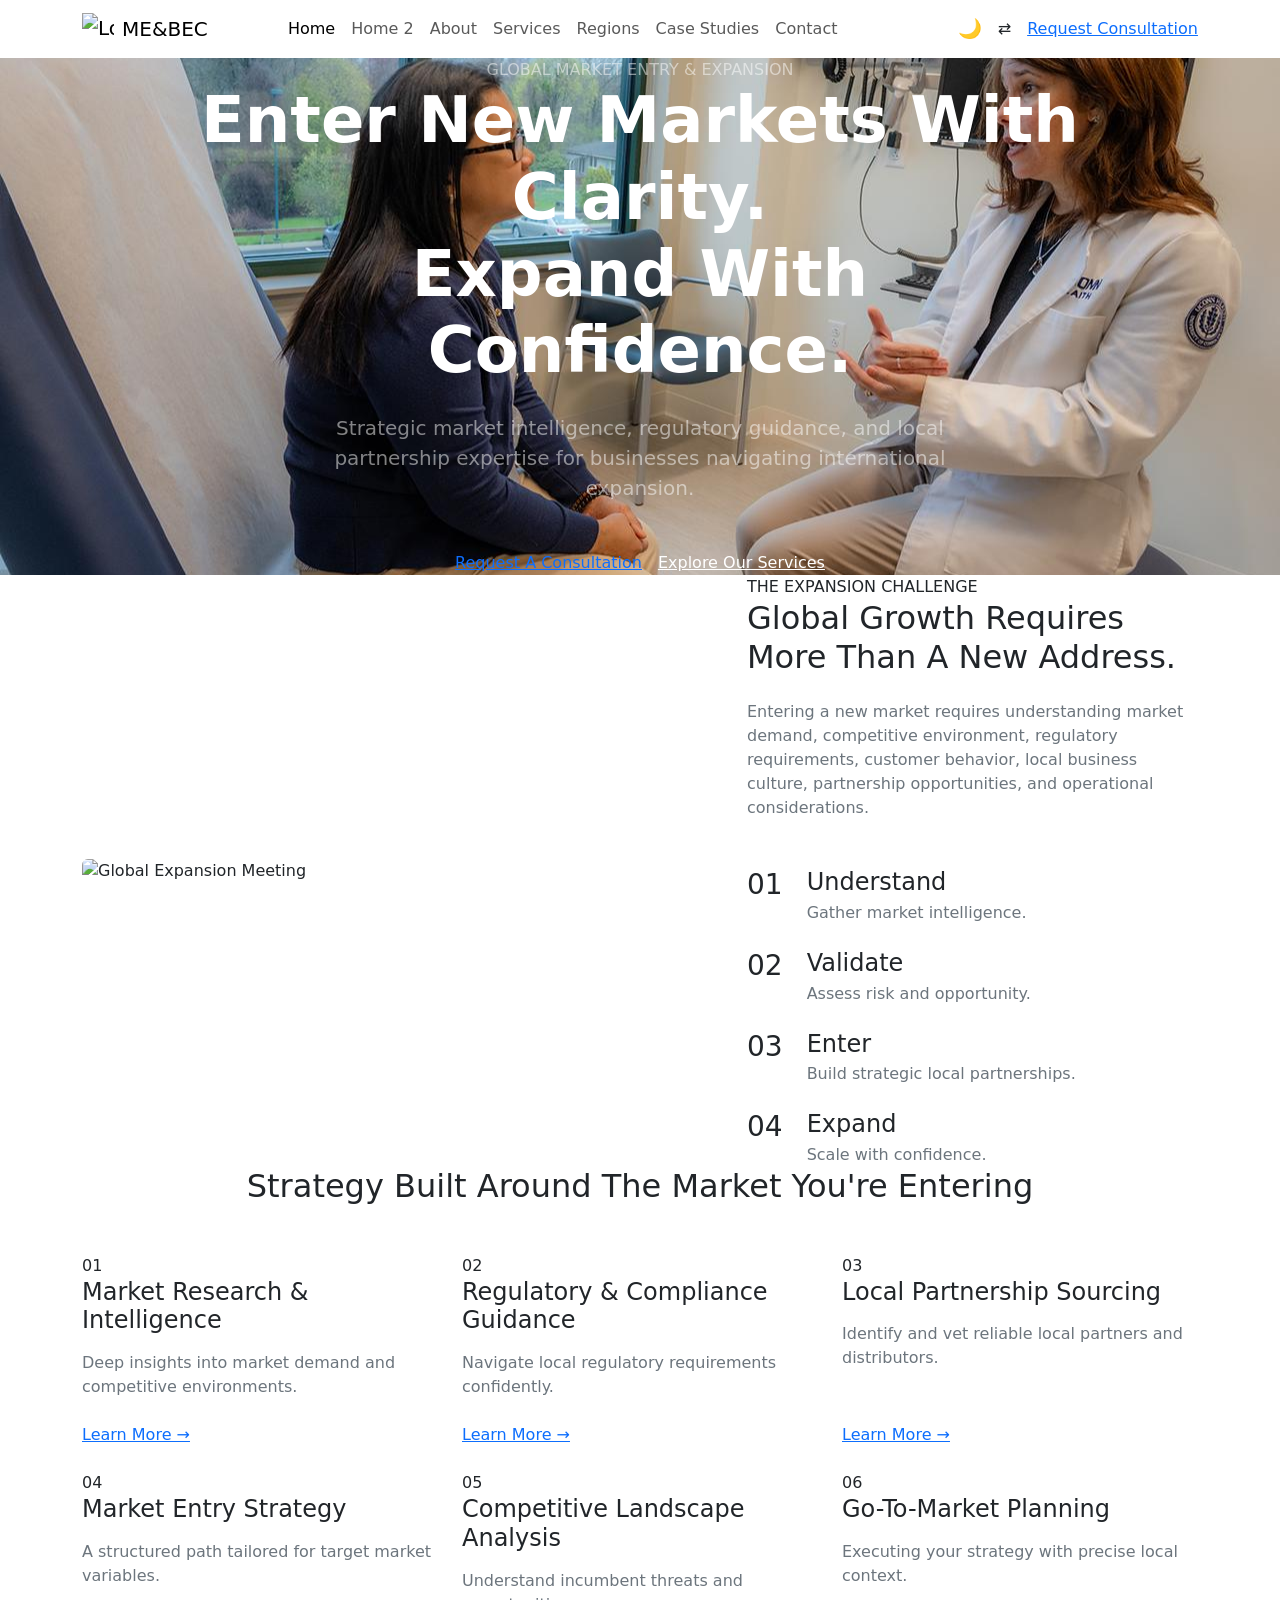
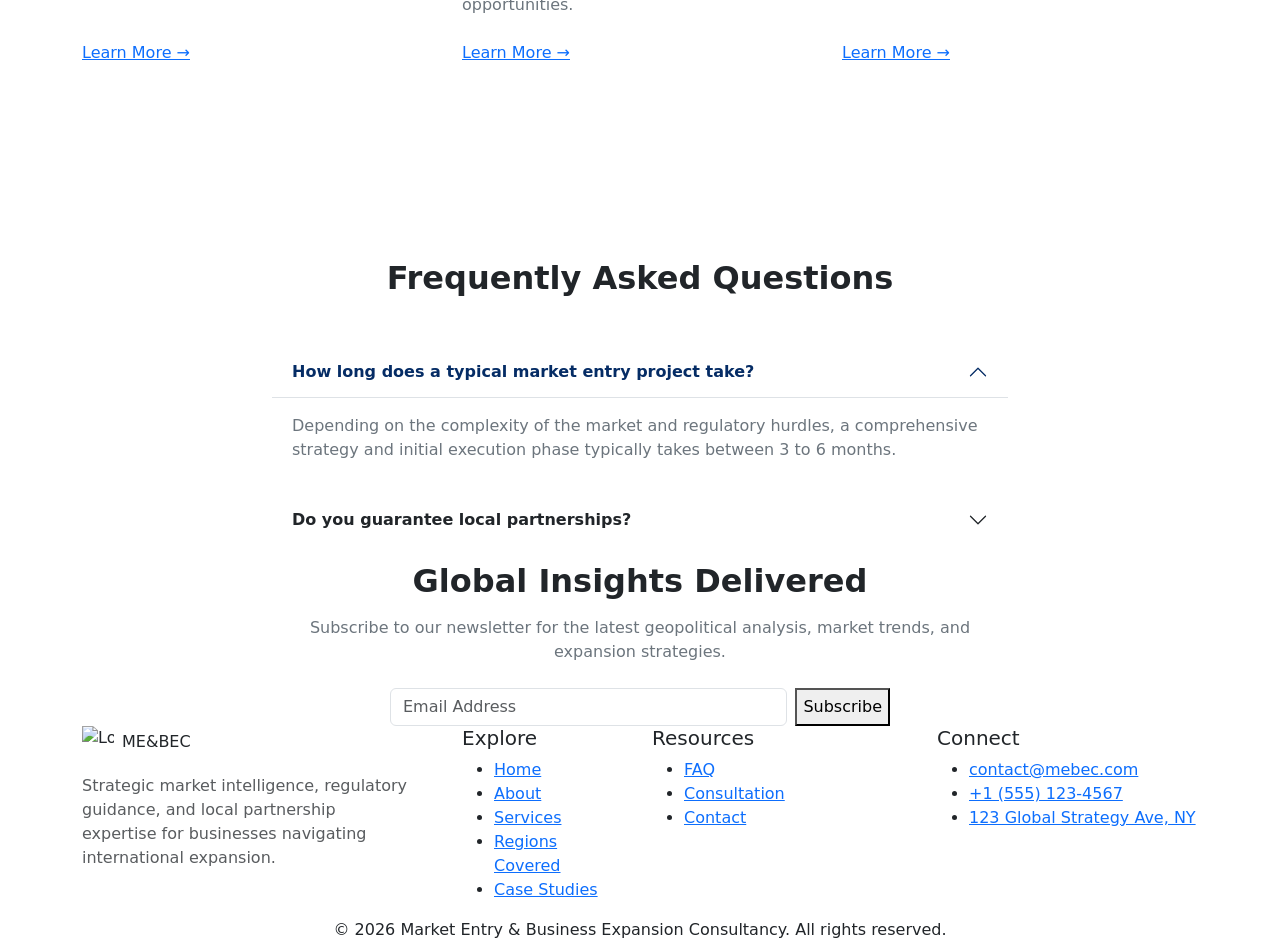
==== index.html @ 8cbee261 "commit" ====
﻿<!DOCTYPE html>
<html lang="en" dir="ltr" data-theme="light">

<head>
    <meta charset="UTF-8">
    <meta name="viewport" content="width=device-width, initial-scale=1.0">
    <title>Market Entry & Business Expansion Consultancy</title>
    <meta name="description"
        content="Strategic market intelligence, regulatory guidance, and local partnership expertise for businesses navigating international expansion.">

    <!-- Fonts -->
    <link rel="preconnect" href="https://fonts.googleapis.com">
    <link rel="preconnect" href="https://fonts.gstatic.com" crossorigin>
    <link
        href="https://fonts.googleapis.com/css2?family=Inter:wght@400;500;600&family=Outfit:wght@300;400;500;600&display=swap"
        rel="stylesheet">

    <!-- Bootstrap 5 CDN -->
    <link href="https://cdn.jsdelivr.net/npm/bootstrap@5.3.2/dist/css/bootstrap.min.css" rel="stylesheet">

    <!-- Custom CSS -->
    <link rel="stylesheet" href="assets/css/style.css">
    <link rel="stylesheet" href="assets/css/dark-mode.css">
    <link rel="stylesheet" href="assets/css/rtl.css">
    <!-- Favicon -->
    <link rel="icon" type="image/x-icon" href="assets/images/favicon.ico">
</head>

<body>

    <!-- NAVBAR -->
    <nav class="navbar navbar-expand-xl navbar-premium">
        <div class="container">
            <a class="navbar-brand d-flex align-items-center text-nowrap" href="index.html">
                <img src="assets/images/logo.png" alt="Logo" width="32" height="32" class="me-2 align-text-top">ME&BEC
            </a>
            <button class="navbar-toggler border-0" type="button" data-bs-toggle="collapse" data-bs-target="#mainNav"
                aria-controls="mainNav" aria-expanded="false" aria-label="Toggle navigation">
                <span class="navbar-toggler-icon"></span>
            </button>
            <div class="collapse navbar-collapse" id="mainNav">
                <ul class="navbar-nav mx-auto mb-2 mb-lg-0 align-items-center">
                    <li class="nav-item"><a class="nav-link active" href="index.html">Home</a></li>
                    <li class="nav-item"><a class="nav-link" href="home-2.html">Home 2</a></li>
                    <li class="nav-item"><a class="nav-link" href="about.html">About</a></li>
                    <li class="nav-item"><a class="nav-link" href="services.html">Services</a></li>
                    <li class="nav-item"><a class="nav-link" href="regions.html">Regions</a></li>
                    <li class="nav-item"><a class="nav-link" href="case-studies.html">Case Studies</a></li>
                    <li class="nav-item"><a class="nav-link" href="contact.html">Contact</a></li>
                </ul>
                                <div class="d-flex flex-column flex-xl-row align-items-center justify-content-center gap-3 ms-xl-auto mt-4 mt-xl-0 mb-4 mb-xl-0">
                    <div class="d-flex gap-3 justify-content-center align-items-center">
                        <a href="#" id="theme-toggle" class="nav-link" aria-label="Toggle Dark Mode"
                            style="font-size: 1.2rem; text-decoration: none;">🌙</a>
                        <a href="#" id="rtl-toggle" class="nav-link" aria-label="Toggle RTL"
                            style="font-weight: 500; text-decoration: none;">⇄</a>
                    </div>
                    <a class="btn-premium" href="consultation.html">Request Consultation</a>
                </div>
            </div>
        </div>
    </nav>

    <!-- HERO SECTION -->
    <section class="hero-section"
        style="background-image: url('assets/images/home1-hero.jpg');background-position: center;background-repeat: no-repeat; background-size: cover;">
        <div class="hero-bg-pattern" style="background-color: rgba(0,0,0,0.6);"></div>
        <div class="container hero-content position-relative z-1">
            <div class="row align-items-center justify-content-center text-center">
                <div class="col-lg-10 fade-in-up">
                    <span class="eyebrow text-white-50">GLOBAL MARKET ENTRY & EXPANSION</span>
                    <h1 class="display-3 fw-bold mb-4 text-white mx-auto" style="max-width: 900px;">Enter New Markets With Clarity.<br>Expand With Confidence.</h1>
                    <p class="lead mb-5 text-white-50 mx-auto" style="max-width: 700px;">Strategic market intelligence, regulatory guidance, and local
                        partnership expertise for businesses navigating international expansion.</p>
                    <div class="d-flex flex-wrap justify-content-center gap-3">
                        <a href="consultation.html" class="btn-premium">Request A Consultation</a>
                        <a href="services.html" class="btn-premium btn-premium-outline text-white border-white" style="background: transparent;">Explore Our Services</a>
                    </div>
                </div>
            </div>
        </div>
    </section>

    <!-- SECTION 2: THE EXPANSION CHALLENGE -->
    <section class="section-padding bg-light-alt">
        <div class="container">
            <div class="row align-items-center">
                <div class="col-lg-6 mb-5 mb-lg-0 fade-in-up">
                    <img src="assets/images/expansion.jpg" alt="Global Expansion Meeting" class="img-fluid rounded w-100"
                        style="border-radius: var(--border-radius-card); height: 550px; object-fit: cover;">
                </div>
                <div class="col-lg-5 offset-lg-1 fade-in-up">
                    <span class="eyebrow">THE EXPANSION CHALLENGE</span>
                    <h2 class="mb-4">Global Growth Requires More Than A New Address.</h2>
                    <p class="mb-5 text-secondary">Entering a new market requires understanding market demand,
                        competitive environment, regulatory requirements, customer behavior, local business culture,
                        partnership opportunities, and operational considerations.</p>

                    <div class="d-flex flex-column gap-4">
                        <div class="d-flex align-items-start">
                            <h3 class="text-accent me-4 mb-0">01</h3>
                            <div>
                                <h4 class="mb-1">Understand</h4>
                                <p class="text-secondary mb-0">Gather market intelligence.</p>
                            </div>
                        </div>
                        <div class="d-flex align-items-start">
                            <h3 class="text-accent me-4 mb-0">02</h3>
                            <div>
                                <h4 class="mb-1">Validate</h4>
                                <p class="text-secondary mb-0">Assess risk and opportunity.</p>
                            </div>
                        </div>
                        <div class="d-flex align-items-start">
                            <h3 class="text-accent me-4 mb-0">03</h3>
                            <div>
                                <h4 class="mb-1">Enter</h4>
                                <p class="text-secondary mb-0">Build strategic local partnerships.</p>
                            </div>
                        </div>
                        <div class="d-flex align-items-start">
                            <h3 class="text-accent me-4 mb-0">04</h3>
                            <div>
                                <h4 class="mb-1">Expand</h4>
                                <p class="text-secondary mb-0">Scale with confidence.</p>
                            </div>
                        </div>
                    </div>
                </div>
            </div>
        </div>
    </section>

    <!-- SECTION 3: CORE CONSULTING SERVICES -->
    <section class="section-padding">
        <div class="container">
            <div class="text-center mb-5 fade-in-up">
                <h2 class="mb-3">Strategy Built Around The Market You're Entering</h2>
            </div>
            <div class="row g-4">
                <div class="col-md-6 col-lg-4 fade-in-up">
                    <div class="premium-card h-100 d-flex flex-column">
                        <div class="card-number">01</div>
                        <h4 class="mb-3">Market Research & Intelligence</h4>
                        <p class="text-secondary mb-4">Deep insights into market demand and competitive environments.
                        </p>
                        <a href="service-details.html" class="text-accent fw-medium mt-auto">Learn More →</a>
                    </div>
                </div>
                <div class="col-md-6 col-lg-4 fade-in-up">
                    <div class="premium-card h-100 d-flex flex-column">
                        <div class="card-number">02</div>
                        <h4 class="mb-3">Regulatory & Compliance Guidance</h4>
                        <p class="text-secondary mb-4">Navigate local regulatory requirements confidently.</p>
                        <a href="service-details.html" class="text-accent fw-medium mt-auto">Learn More →</a>
                    </div>
                </div>
                <div class="col-md-6 col-lg-4 fade-in-up">
                    <div class="premium-card h-100 d-flex flex-column">
                        <div class="card-number">03</div>
                        <h4 class="mb-3">Local Partnership Sourcing</h4>
                        <p class="text-secondary mb-4">Identify and vet reliable local partners and distributors.</p>
                        <a href="service-details.html" class="text-accent fw-medium mt-auto">Learn More →</a>
                    </div>
                </div>
                <div class="col-md-6 col-lg-4 fade-in-up">
                    <div class="premium-card h-100 d-flex flex-column">
                        <div class="card-number">04</div>
                        <h4 class="mb-3">Market Entry Strategy</h4>
                        <p class="text-secondary mb-4">A structured path tailored for target market variables.</p>
                        <a href="service-details.html" class="text-accent fw-medium mt-auto">Learn More →</a>
                    </div>
                </div>
                <div class="col-md-6 col-lg-4 fade-in-up">
                    <div class="premium-card h-100 d-flex flex-column">
                        <div class="card-number">05</div>
                        <h4 class="mb-3">Competitive Landscape Analysis</h4>
                        <p class="text-secondary mb-4">Understand incumbent threats and opportunities.</p>
                        <a href="service-details.html" class="text-accent fw-medium mt-auto">Learn More →</a>
                    </div>
                </div>
                <div class="col-md-6 col-lg-4 fade-in-up">
                    <div class="premium-card h-100 d-flex flex-column">
                        <div class="card-number">06</div>
                        <h4 class="mb-3">Go-To-Market Planning</h4>
                        <p class="text-secondary mb-4">Executing your strategy with precise local context.</p>
                        <a href="service-details.html" class="text-accent fw-medium mt-auto">Learn More →</a>
                    </div>
                </div>
            </div>
        </div>
    </section>

    <!-- SECTION 8: CONSULTATION CTA -->
    <section class="section-padding text-center" style="background-color: var(--primary-color); color: white;">
        <div class="container fade-in-up">
            <h2 class="text-white mb-4">Planning Your Next Market?</h2>
            <p class="lead text-white-50 mb-5 mx-auto" style="max-width: 600px;">Start with a strategic conversation
                about your expansion objectives, target markets, and next steps.</p>
            <a href="consultation.html" class="btn-premium"
                style="background-color: var(--accent-color); color: #fff;">Request A Consultation</a>
        </div>
    </section>

    <!-- SECTION 9: FAQ -->
    <section class="section-padding">
        <div class="container fade-in-up">
            <h2 class="fw-bold mb-5 text-center">Frequently Asked Questions</h2>
            <div class="row justify-content-center">
                <div class="col-lg-8">
                    <div class="accordion" id="homeFaq">
                        <div class="accordion-item mb-3 border-0 rounded premium-card overflow-hidden p-0">
                            <h2 class="accordion-header">
                                <button class="accordion-button fw-bold bg-transparent" type="button"
                                    data-bs-toggle="collapse" data-bs-target="#faq1">
                                    How long does a typical market entry project take?
                                </button>
                            </h2>
                            <div id="faq1" class="accordion-collapse collapse show" data-bs-parent="#homeFaq">
                                <div class="accordion-body text-secondary">
                                    Depending on the complexity of the market and regulatory hurdles, a comprehensive
                                    strategy and initial execution phase typically takes between 3 to 6 months.
                                </div>
                            </div>
                        </div>
                        <div class="accordion-item mb-3 border-0 rounded premium-card overflow-hidden p-0">
                            <h2 class="accordion-header">
                                <button class="accordion-button collapsed fw-bold bg-transparent" type="button"
                                    data-bs-toggle="collapse" data-bs-target="#faq2">
                                    Do you guarantee local partnerships?
                                </button>
                            </h2>
                            <div id="faq2" class="accordion-collapse collapse" data-bs-parent="#homeFaq">
                                <div class="accordion-body text-secondary">
                                    We provide a highly vetted shortlist of potential partners based on rigorous
                                    criteria. While we facilitate the introductions and negotiations, the final
                                    commercial agreement is at the discretion of both parties.
                                </div>
                            </div>
                        </div>
                    </div>
                </div>
            </div>
        </div>
    </section>

    <!-- SECTION 10: NEWSLETTER -->
    <section class="section-padding bg-light-alt text-center">
        <div class="container fade-in-up">
            <div class="row justify-content-center">
                <div class="col-md-8">
                    <h2 class="fw-bold mb-3">Global Insights Delivered</h2>
                    <p class="text-secondary mb-4">Subscribe to our newsletter for the latest geopolitical analysis,
                        market trends, and expansion strategies.</p>
                    <form class="d-flex mx-auto" style="max-width: 500px;">
                        <input type="email" class="form-control me-2" placeholder="Email Address" required>
                        <button type="submit" class="btn-premium">Subscribe</button>
                    </form>
                </div>
            </div>
        </div>
    </section>

    <!-- FOOTER -->
    <footer class="footer-premium">
        <div class="container">
            <div class="row g-4">
                <div class="col-lg-4">
                    <a href="index.html" class="navbar-brand text-decoration-none mb-3 d-flex align-items-center text-nowrap"><img
                            src="assets/images/logo.png" alt="Logo" width="32" height="32"
                            class="me-2 align-text-top">ME&BEC</a>
                    <p class="text-muted pe-lg-4">Strategic market intelligence, regulatory guidance, and local
                        partnership expertise for businesses navigating international expansion.</p>
                </div>
                <div class="col-lg-2">
                    <h5>Explore</h5>
                    <ul class="footer-links">
                        <li><a href="index.html">Home</a></li>
                        <li><a href="about.html">About</a></li>
                        <li><a href="services.html">Services</a></li>
                        <li><a href="regions.html">Regions Covered</a></li>
                        <li><a href="case-studies.html">Case Studies</a></li>
                    </ul>
                </div>
                <div class="col-lg-3">
                    <h5>Resources</h5>
                    <ul class="footer-links">
                        <li><a href="faq.html">FAQ</a></li>
                        <li><a href="consultation.html">Consultation</a></li>
                        <li><a href="contact.html">Contact</a></li>
                    </ul>
                </div>
                <div class="col-lg-3">
                    <h5>Connect</h5>
                    <ul class="footer-links">
                        <li><a href="mailto:contact@mebec.com">contact@mebec.com</a></li>
                        <li><a href="tel:+15551234567">+1 (555) 123-4567</a></li>
                        <li><a href="#">123 Global Strategy Ave, NY</a></li>
                    </ul>
                </div>
            </div>
            <div class="footer-bottom text-center">
                <p class="mb-0">&copy; 2026 Market Entry & Business Expansion Consultancy. All rights reserved.</p>
            </div>
        </div>
    </footer>

    <!-- Scroll To Top -->
    <button id="scrollTopBtn" class="btn-premium rounded-circle" aria-label="Scroll to top"
        style="position: fixed; bottom: 20px; right: 20px; display: none; z-index: 99; padding: 10px 15px; border: none; font-weight: bold;">↑</button>

    <!-- Bootstrap JS -->
    <script src="https://cdn.jsdelivr.net/npm/bootstrap@5.3.2/dist/js/bootstrap.bundle.min.js"></script>

    <!-- Main JS -->
    <script src="assets/js/main.js"></script>
</body>

</html>
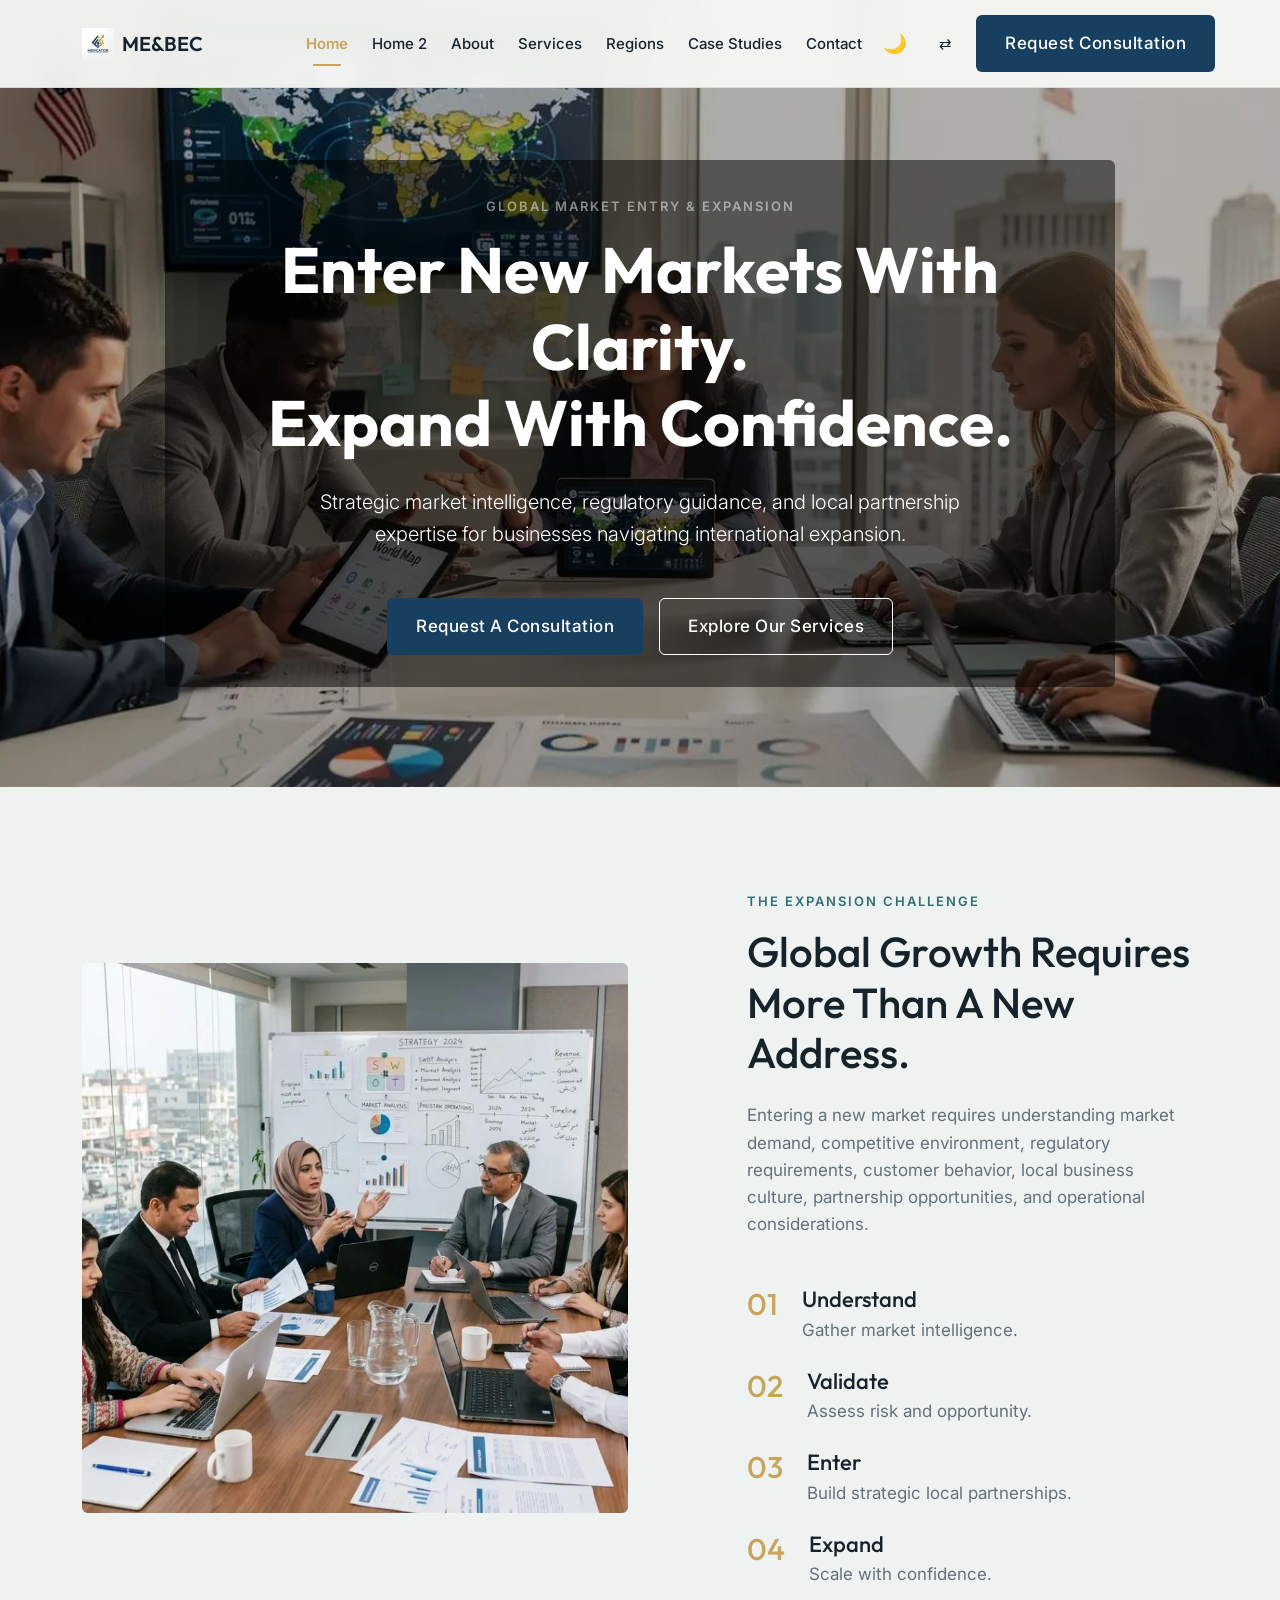
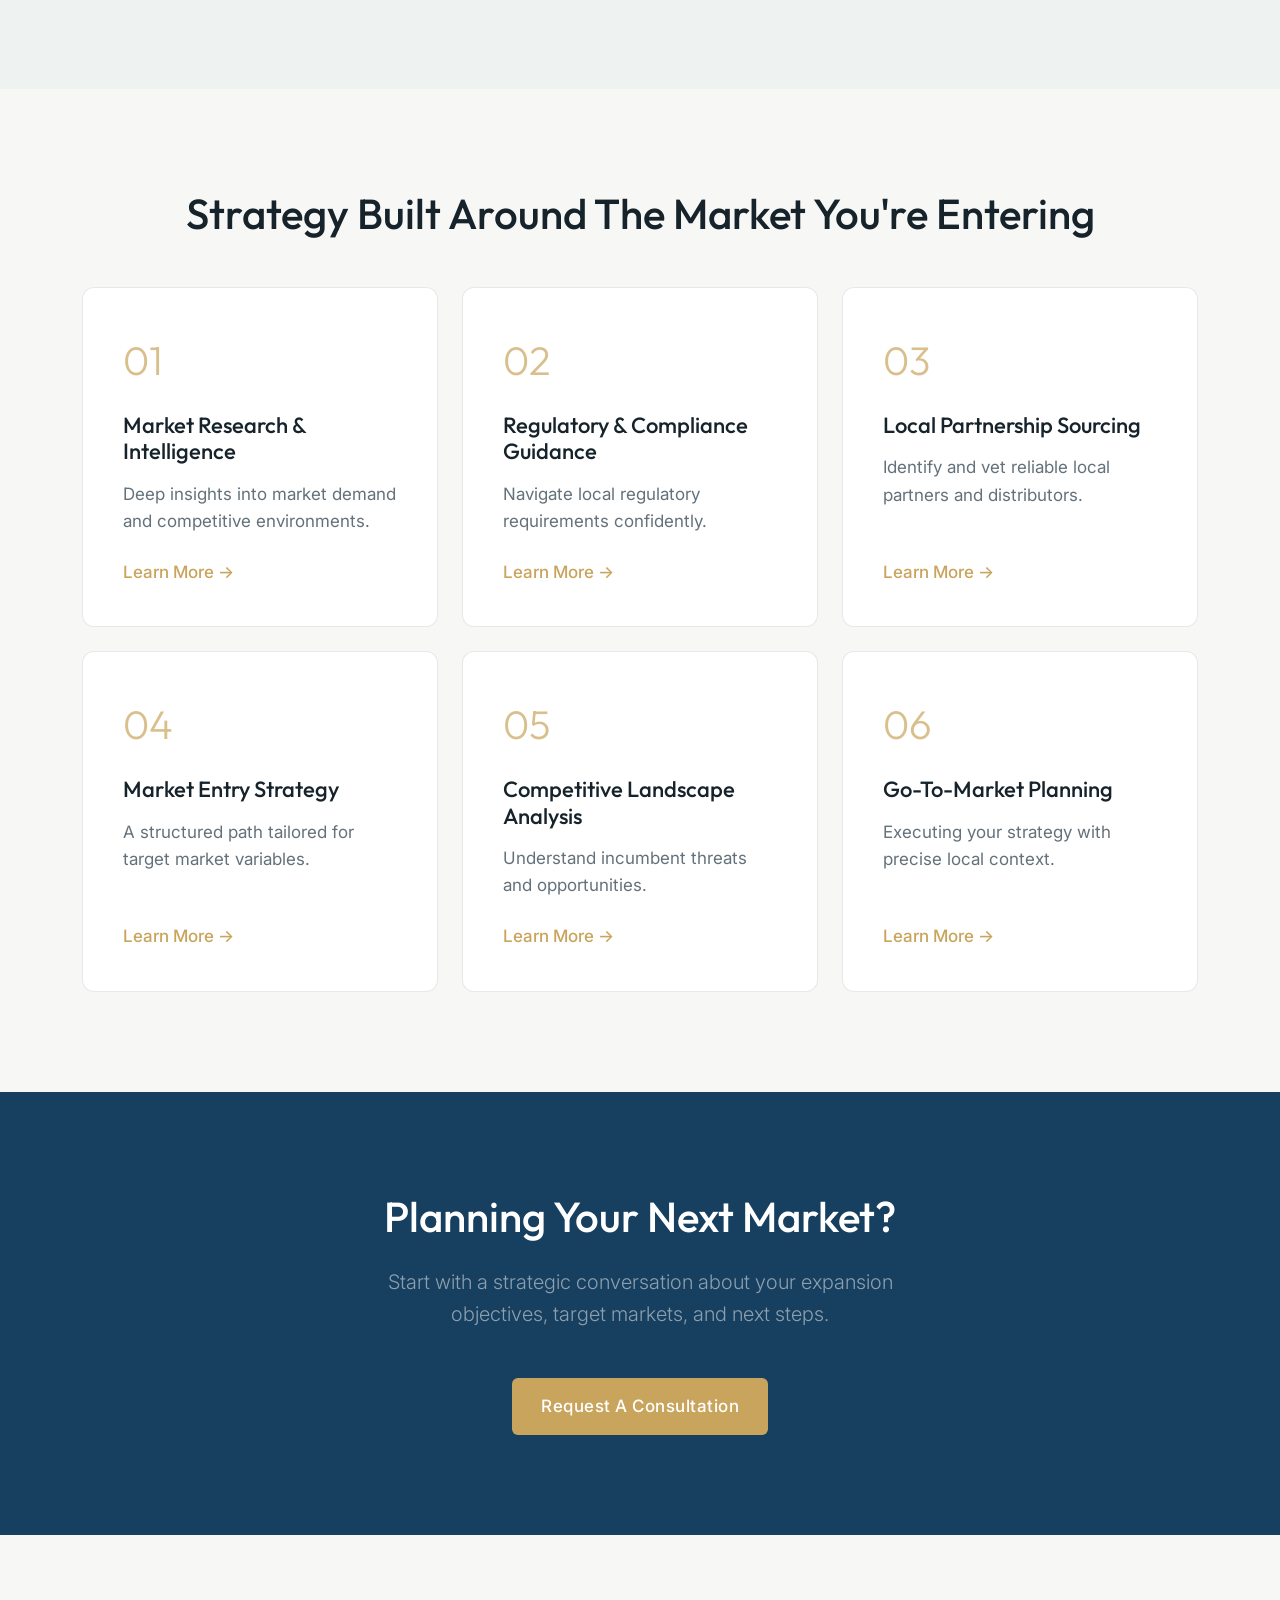
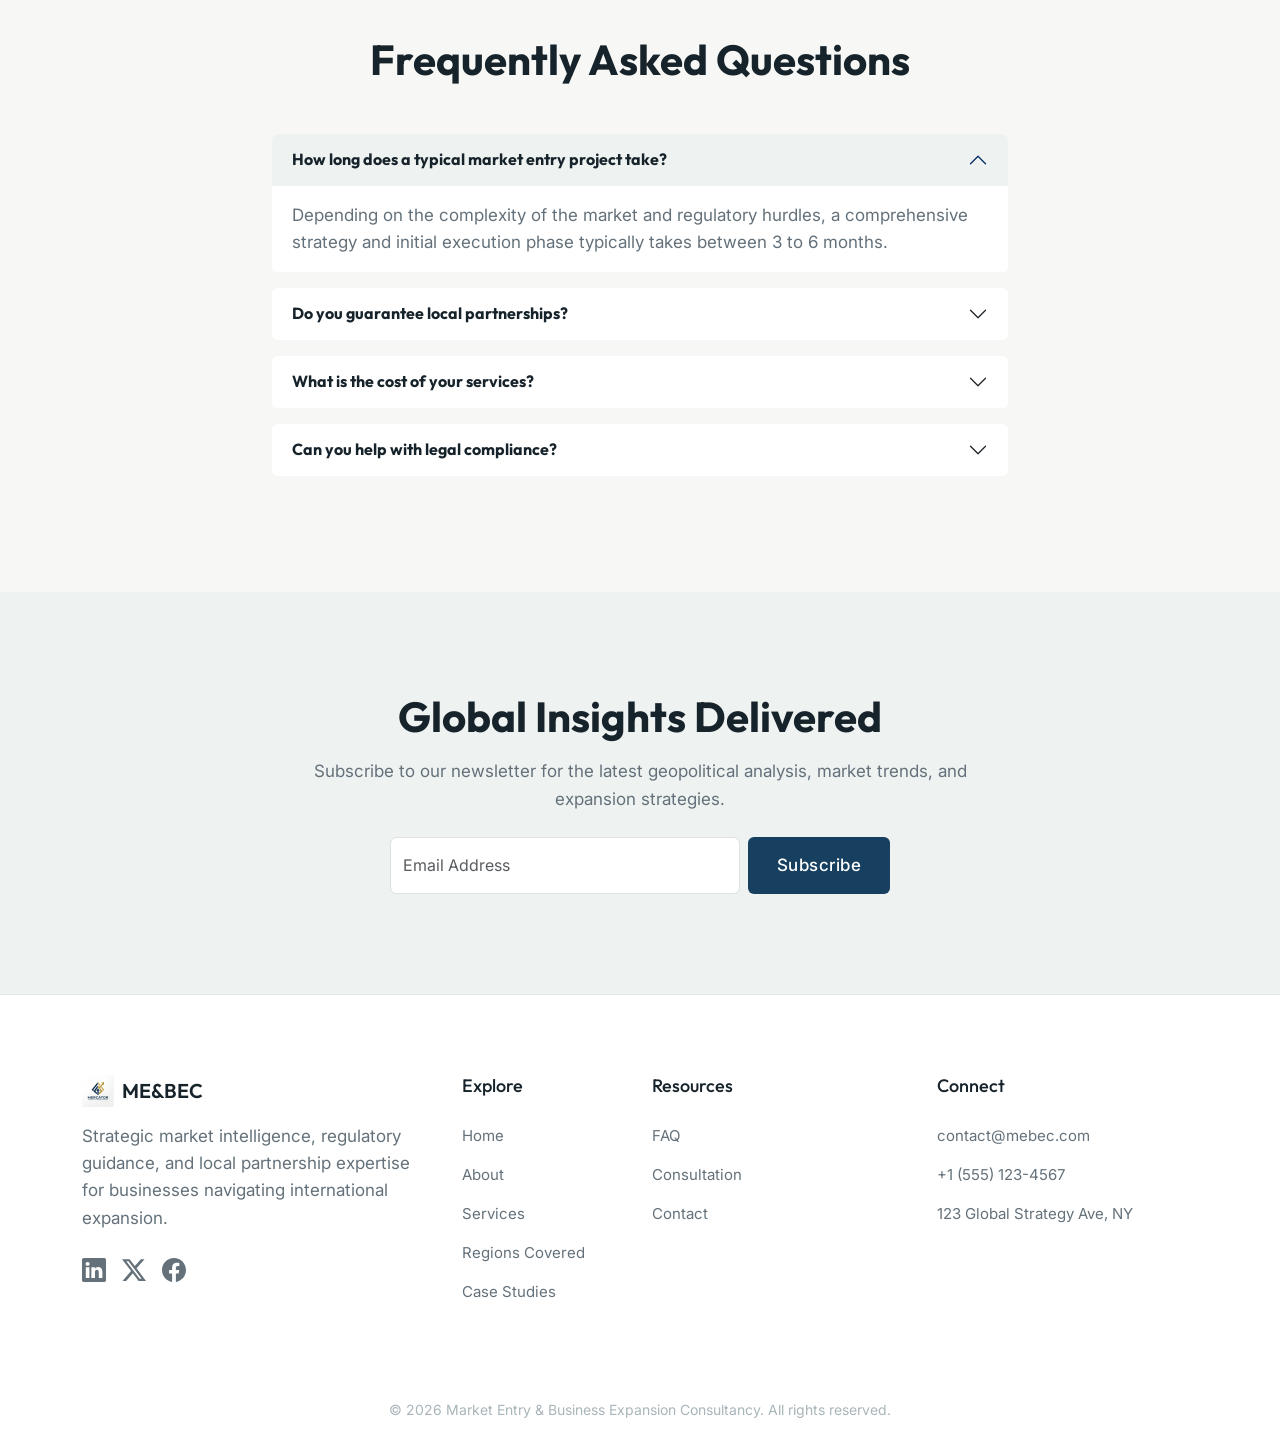
==== commit 9b6aee64: "changes" ====
--- a/index.html
+++ b/index.html
@@ -1,4 +1,4 @@
-﻿<!DOCTYPE html>
+<!DOCTYPE html>
 <html lang="en" dir="ltr" data-theme="light">
 
 <head>
@@ -48,7 +48,8 @@
                     <li class="nav-item"><a class="nav-link" href="case-studies.html">Case Studies</a></li>
                     <li class="nav-item"><a class="nav-link" href="contact.html">Contact</a></li>
                 </ul>
-                                <div class="d-flex flex-column flex-xl-row align-items-center justify-content-center gap-3 ms-xl-auto mt-4 mt-xl-0 mb-4 mb-xl-0">
+                <div
+                    class="d-flex flex-column flex-xl-row align-items-center justify-content-center gap-3 ms-xl-auto mt-4 mt-xl-0 mb-4 mb-xl-0">
                     <div class="d-flex gap-3 justify-content-center align-items-center">
                         <a href="#" id="theme-toggle" class="nav-link" aria-label="Toggle Dark Mode"
                             style="font-size: 1.2rem; text-decoration: none;">🌙</a>
@@ -67,14 +68,18 @@
         <div class="hero-bg-pattern" style="background-color: rgba(0,0,0,0.6);"></div>
         <div class="container hero-content position-relative z-1">
             <div class="row align-items-center justify-content-center text-center">
-                <div class="col-lg-10 fade-in-up">
+                <div class="col-lg-10 fade-in-up rounded" style="background-color: rgba(0,0,0,0.5); padding: 2rem;">
                     <span class="eyebrow text-white-50">GLOBAL MARKET ENTRY & EXPANSION</span>
-                    <h1 class="display-3 fw-bold mb-4 text-white mx-auto" style="max-width: 900px;">Enter New Markets With Clarity.<br>Expand With Confidence.</h1>
-                    <p class="lead mb-5 text-white-50 mx-auto" style="max-width: 700px;">Strategic market intelligence, regulatory guidance, and local
+                    <h1 class="display-3 fw-bold mb-4 text-white mx-auto" style="max-width: 900px;">Enter New Markets
+                        With Clarity.<br>Expand With Confidence.</h1>
+                    <p class="lead mb-5 text-white mx-auto" style="max-width: 700px;">Strategic market intelligence,
+                        regulatory guidance, and local
                         partnership expertise for businesses navigating international expansion.</p>
+
                     <div class="d-flex flex-wrap justify-content-center gap-3">
                         <a href="consultation.html" class="btn-premium">Request A Consultation</a>
-                        <a href="services.html" class="btn-premium btn-premium-outline text-white border-white" style="background: transparent;">Explore Our Services</a>
+                        <a href="services.html" class="btn-premium btn-premium-outline text-white border-white"
+                            style="background: transparent;">Explore Our Services</a>
                     </div>
                 </div>
             </div>
@@ -86,7 +91,8 @@
         <div class="container">
             <div class="row align-items-center">
                 <div class="col-lg-6 mb-5 mb-lg-0 fade-in-up">
-                    <img src="assets/images/expansion.jpg" alt="Global Expansion Meeting" class="img-fluid rounded w-100"
+                    <img src="assets/images/expansion.jpg" alt="Global Expansion Meeting"
+                        class="img-fluid rounded w-100"
                         style="border-radius: var(--border-radius-card); height: 550px; object-fit: cover;">
                 </div>
                 <div class="col-lg-5 offset-lg-1 fade-in-up">
@@ -238,6 +244,36 @@
                                 </div>
                             </div>
                         </div>
+                        <div class="accordion-item mb-3 border-0 rounded premium-card overflow-hidden p-0">
+                            <h2 class="accordion-header">
+                                <button class="accordion-button collapsed fw-bold bg-transparent" type="button"
+                                    data-bs-toggle="collapse" data-bs-target="#faq3">
+                                    What is the cost of your services?
+                                </button>
+                            </h2>
+                            <div id="faq3" class="accordion-collapse collapse" data-bs-parent="#homeFaq">
+                                <div class="accordion-body text-secondary">
+                                    Our fees are structured based on the specific requirements, market complexity, and
+                                    the duration of the engagement. We provide transparent pricing during our initial
+                                    consultation.
+                                </div>
+                            </div>
+                        </div>
+                        <div class="accordion-item mb-3 border-0 rounded premium-card overflow-hidden p-0">
+                            <h2 class="accordion-header">
+                                <button class="accordion-button collapsed fw-bold bg-transparent" type="button"
+                                    data-bs-toggle="collapse" data-bs-target="#faq4">
+                                    Can you help with legal compliance?
+                                </button>
+                            </h2>
+                            <div id="faq4" class="accordion-collapse collapse" data-bs-parent="#homeFaq">
+                                <div class="accordion-body text-secondary">
+                                    Yes, we work with certified local legal experts to ensure that your business
+                                    structure, contracts, and operations comply entirely with regional laws and
+                                    regulations.
+                                </div>
+                            </div>
+                        </div>
                     </div>
                 </div>
             </div>
@@ -266,11 +302,32 @@
         <div class="container">
             <div class="row g-4">
                 <div class="col-lg-4">
-                    <a href="index.html" class="navbar-brand text-decoration-none mb-3 d-flex align-items-center text-nowrap"><img
+                    <a href="index.html"
+                        class="navbar-brand text-decoration-none mb-3 d-flex align-items-center text-nowrap"><img
                             src="assets/images/logo.png" alt="Logo" width="32" height="32"
                             class="me-2 align-text-top">ME&BEC</a>
                     <p class="text-muted pe-lg-4">Strategic market intelligence, regulatory guidance, and local
                         partnership expertise for businesses navigating international expansion.</p>
+                    <div class="d-flex gap-3 mt-4 footer-socials">
+                        <a href="#" class="text-muted" onmouseover="this.style.color='var(--accent-color)'"
+                            onmouseout="this.style.color=''" title="LinkedIn"><svg xmlns="http://www.w3.org/2000/svg"
+                                width="24" height="24" fill="currentColor" viewBox="0 0 16 16">
+                                <path
+                                    d="M0 1.146C0 .513.526 0 1.175 0h13.65C15.474 0 16 .513 16 1.146v13.708c0 .633-.526 1.146-1.175 1.146H1.175C.526 16 0 15.487 0 14.854V1.146zm4.943 12.248V6.169H2.542v7.225h2.401zm-1.2-8.212c.837 0 1.358-.554 1.358-1.248-.015-.709-.52-1.248-1.342-1.248-.822 0-1.359.54-1.359 1.248 0 .694.521 1.248 1.327 1.248h.016zm4.908 8.212V9.359c0-.216.016-.432.08-.586.173-.431.568-.878 1.232-.878.869 0 1.216.662 1.216 1.634v3.865h2.401V9.25c0-2.22-1.184-3.252-2.764-3.252-1.274 0-1.845.7-2.165 1.193v.025h-.016a5.54 5.54 0 0 1 .016-.025V6.169h-2.4c.03.678 0 7.225 0 7.225h2.4z" />
+                            </svg></a>
+                        <a href="#" class="text-muted" onmouseover="this.style.color='var(--accent-color)'"
+                            onmouseout="this.style.color=''" title="Twitter"><svg xmlns="http://www.w3.org/2000/svg"
+                                width="24" height="24" fill="currentColor" viewBox="0 0 16 16">
+                                <path
+                                    d="M12.6.75h2.454l-5.36 6.142L16 15.25h-4.937l-3.867-5.07-4.425 5.07H.316l5.733-6.57L0 .75h5.063l3.495 4.633L12.601.75Zm-.86 13.028h1.36L4.323 2.145H2.865l8.875 11.633Z" />
+                            </svg></a>
+                        <a href="#" class="text-muted" onmouseover="this.style.color='var(--accent-color)'"
+                            onmouseout="this.style.color=''" title="Facebook"><svg xmlns="http://www.w3.org/2000/svg"
+                                width="24" height="24" fill="currentColor" viewBox="0 0 16 16">
+                                <path
+                                    d="M16 8.049c0-4.446-3.582-8.05-8-8.05C3.58 0-.002 3.603-.002 8.05c0 4.017 2.926 7.347 6.75 7.951v-5.625h-2.03V8.05H6.75V6.275c0-2.017 1.195-3.131 3.022-3.131.876 0 1.791.157 1.791.157v1.98h-1.009c-.993 0-1.303.621-1.303 1.258v1.51h2.218l-.354 2.326H9.25V16c3.824-.604 6.75-3.934 6.75-7.951z" />
+                            </svg></a>
+                    </div>
                 </div>
                 <div class="col-lg-2">
                     <h5>Explore</h5>
@@ -316,8 +373,4 @@
     <script src="assets/js/main.js"></script>
 </body>
 
-</html>
-
-
-
-
+</html>
--- a/assets/css/style.css
+++ b/assets/css/style.css
@@ -0,0 +1,522 @@
+/* 
+==================================================
+  MARKET ENTRY & BUSINESS EXPANSION CONSULTANCY
+  GLOBAL STYLESHEET
+================================================== 
+*/
+
+/* 1. CSS VARIABLES */
+:root {
+  --primary-color: #173F5F;
+  --secondary-color: #2F6F73;
+  --accent-color: #C9A45C;
+  --soft-accent: #DDE9EA;
+
+  --bg-main: #F7F8F6;
+  --bg-secondary: #EEF2F1;
+  --bg-card: #FFFFFF;
+
+  --text-primary: #17232B;
+  --text-secondary: #64717A;
+
+  --border-color: rgba(23, 35, 43, 0.10);
+
+  --font-heading: 'Outfit', sans-serif;
+  --font-body: 'Inter', sans-serif;
+
+  /* Fluid Typography */
+  --h1-size: clamp(38px, 5vw, 64px);
+  --h2-size: clamp(30px, 4vw, 42px);
+  --h3-size: clamp(22px, 3vw, 30px);
+  --h4-size: clamp(18px, 2vw, 22px);
+  --body-size: clamp(16px, 1.5vw, 17px);
+
+  --transition-smooth: all 0.4s cubic-bezier(0.25, 0.8, 0.25, 1);
+  --border-radius-card: 12px;
+  --border-radius-btn: 6px;
+}
+
+/* 2. BASE STYLES */
+body {
+  font-family: var(--font-body);
+  background-color: var(--bg-main);
+  color: var(--text-primary);
+  font-size: var(--body-size);
+  line-height: 1.6;
+  overflow-x: hidden;
+  margin: 0;
+  padding: 0;
+}
+
+h1,
+h2,
+h3,
+h4,
+h5,
+h6 {
+  font-family: var(--font-heading);
+  font-weight: 500;
+  color: var(--text-primary);
+  margin-bottom: 1rem;
+}
+
+h1 {
+  font-size: var(--h1-size);
+  font-weight: 600;
+  line-height: 1.1;
+}
+
+h2 {
+  font-size: var(--h2-size);
+  font-weight: 500;
+}
+
+h3 {
+  font-size: var(--h3-size);
+  font-weight: 500;
+}
+
+h4 {
+  font-size: var(--h4-size);
+  font-weight: 500;
+}
+
+a {
+  color: var(--primary-color);
+  text-decoration: none;
+  transition: var(--transition-smooth);
+}
+
+a:hover {
+  color: var(--accent-color);
+}
+
+img {
+  max-width: 100%;
+  height: auto;
+  display: block;
+}
+
+/* 3. BUTTONS */
+.btn-premium {
+  display: inline-flex;
+  align-items: center;
+  justify-content: center;
+  padding: 14px 28px;
+  background-color: var(--primary-color);
+  color: #fff;
+  font-weight: 500;
+  font-family: var(--font-body);
+  border-radius: var(--border-radius-btn);
+  border: 1px solid transparent;
+  transition: var(--transition-smooth);
+  cursor: pointer;
+  letter-spacing: 0.5px;
+}
+
+.btn-premium:hover {
+  background-color: var(--secondary-color);
+  color: #fff;
+  transform: translateY(-2px);
+  box-shadow: 0 10px 20px rgba(23, 63, 95, 0.15);
+}
+
+.btn-premium-outline {
+  background-color: transparent;
+  color: var(--primary-color);
+  border: 1px solid var(--primary-color);
+}
+
+.btn-premium-outline:hover {
+  background-color: var(--primary-color);
+  color: #fff;
+}
+
+/* 4. NAVBAR (Sticky & Premium) */
+.navbar-premium {
+  position: fixed;
+  top: 0;
+  width: 100%;
+  z-index: 1030;
+  background-color: rgba(247, 248, 246, 0.95);
+  backdrop-filter: blur(10px);
+  border-bottom: 1px solid var(--border-color);
+  padding: 15px 0;
+  transition: var(--transition-smooth);
+}
+
+.navbar-premium.scrolled {
+  padding: 10px 0;
+  box-shadow: 0 4px 20px rgba(0, 0, 0, 0.05);
+}
+
+.nav-link {
+  color: var(--text-primary) !important;
+  font-weight: 500;
+  font-size: 15px;
+  padding: 10px 15px;
+  position: relative;
+  white-space: nowrap;
+}
+
+.nav-link::after {
+  content: '';
+  position: absolute;
+  bottom: 0;
+  left: 15px;
+  width: 0;
+  height: 2px;
+  background-color: var(--accent-color);
+  transition: var(--transition-smooth);
+}
+
+.nav-link:hover::after,
+.nav-link.active::after {
+  width: calc(100% - 30px);
+}
+
+.navbar-brand {
+  font-family: var(--font-heading);
+  font-weight: 600;
+  font-size: 20px;
+  color: var(--primary-color) !important;
+}
+
+/* 5. SECTIONS & LAYOUTS */
+.section-padding {
+  padding: 100px 0;
+}
+
+.bg-light-alt {
+  background-color: var(--bg-secondary);
+}
+
+.eyebrow {
+  font-size: 13px;
+  text-transform: uppercase;
+  letter-spacing: 2px;
+  font-weight: 600;
+  color: var(--secondary-color);
+  margin-bottom: 15px;
+  display: inline-block;
+}
+
+/* 6. CARDS */
+.premium-card {
+  background-color: var(--bg-card);
+  border: 1px solid var(--border-color);
+  border-radius: var(--border-radius-card);
+  padding: 40px;
+  transition: var(--transition-smooth);
+  height: 100%;
+}
+
+.premium-card:hover {
+  transform: translateY(-5px);
+  box-shadow: 0 15px 30px rgba(0, 0, 0, 0.05);
+  border-color: var(--accent-color);
+}
+
+.card-number {
+  font-family: var(--font-heading);
+  font-size: 40px;
+  font-weight: 300;
+  color: var(--accent-color);
+  opacity: 0.7;
+  margin-bottom: 20px;
+}
+
+/* 7. ANIMATIONS */
+.fade-in-up {
+  opacity: 0;
+  transform: translateY(30px);
+  transition: opacity 0.8s ease-out, transform 0.8s ease-out;
+}
+
+.fade-in-up.visible {
+  opacity: 1;
+  transform: translateY(0);
+}
+
+/* 8. FOOTER */
+.footer-premium {
+  background-color: var(--bg-card);
+  color: var(--text-primary);
+  padding: 80px 0 30px;
+  border-top: 1px solid var(--border-color);
+}
+
+.footer-premium h5,
+.footer-premium h5.text-white {
+  color: var(--text-primary) !important;
+  font-size: 18px;
+  margin-bottom: 25px;
+}
+
+.footer-links {
+  list-style: none;
+  padding: 0;
+  margin: 0;
+}
+
+.footer-links li {
+  margin-bottom: 12px;
+}
+
+.footer-links a {
+  color: #A9B5BA;
+  font-size: 15px;
+  transition: var(--transition-smooth);
+}
+
+.footer-links a:hover {
+  color: var(--accent-color);
+  padding-left: 5px;
+}
+
+.footer-bottom {
+  border-top: 1px solid rgba(255, 255, 255, 0.1);
+  margin-top: 50px;
+  padding-top: 30px;
+  font-size: 14px;
+  color: #A9B5BA;
+}
+
+/* 9. UTILITIES */
+.line-clamp-2 {
+  display: -webkit-box;
+  -webkit-box-orient: vertical;
+  overflow: hidden;
+}
+
+.text-accent {
+  color: var(--accent-color) !important;
+}
+
+/* 10. HERO SECTION (Global Pattern) */
+.hero-section {
+  position: relative;
+  padding: 160px 0 100px;
+  min-height: 80vh;
+  display: flex;
+  align-items: center;
+  background-color: var(--bg-main);
+  overflow: hidden;
+}
+
+.hero-bg-pattern {
+  position: absolute;
+  top: 0;
+  left: 0;
+  width: 100%;
+  height: 100%;
+  background-image: radial-gradient(var(--border-color) 1px, transparent 1px);
+  background-size: 40px 40px;
+  opacity: 0.5;
+  z-index: 0;
+}
+
+.hero-content {
+  position: relative;
+  z-index: 1;
+}
+
+@media (prefers-reduced-motion: reduce) {
+  * {
+    animation-duration: 0.01ms !important;
+    animation-iteration-count: 1 !important;
+    transition-duration: 0.01ms !important;
+    scroll-behavior: auto !important;
+  }
+}
+
+
+/* Overrides for better Dark Mode & RTL Visibility */
+.text-secondary,
+.text-muted {
+  color: var(--text-secondary) !important;
+}
+
+.bg-light-alt {
+  background-color: var(--bg-secondary) !important;
+}
+
+.text-dark {
+  color: var(--text-primary) !important;
+}
+
+
+
+/* Menu Spacing Overrides */
+.navbar-nav {
+  gap: 8px;
+}
+
+.nav-link {
+  padding-left: 8px !important;
+  padding-right: 8px !important;
+}
+
+
+.footer-premium .text-muted,
+.footer-premium .text-white-50 {
+  color: var(--text-secondary) !important;
+}
+
+.footer-links a {
+  color: var(--text-secondary);
+}
+
+.footer-links a:hover {
+  color: var(--accent-color);
+}
+
+
+.nav-link.active {
+  color: var(--accent-color) !important;
+  font-weight: 600;
+}
+
+
+/* Accordion Fixes for Dark Mode */
+.accordion-button {
+  color: var(--text-primary) !important;
+}
+
+.accordion-button:not(.collapsed) {
+  color: var(--text-primary) !important;
+  background-color: var(--bg-secondary) !important;
+  box-shadow: none;
+}
+
+.accordion-button::after {
+  filter: invert(0);
+}
+
+[data-theme='dark'] .accordion-button::after {
+  filter: invert(1);
+}
+
+/* Navbar Brand & Hamburger for Dark Mode */
+.navbar-brand {
+  color: var(--text-primary) !important;
+}
+
+[data-theme='dark'] .navbar-toggler-icon {
+  filter: invert(1);
+}
+
+
+/* Mobile Menu Scrolling and Layout */
+@media (max-width: 1199.98px) {
+  .navbar-collapse {
+    max-height: calc(100vh - 80px);
+    overflow-y: auto;
+  }
+
+  .navbar-nav {
+    align-items: center;
+    padding-top: 15px;
+  }
+}
+
+
+
+
+
+/* Centered Navbar without overlap */
+@media (min-width: 1200px) {
+  .navbar>.container {
+    display: flex;
+    flex-wrap: nowrap;
+  }
+
+  .navbar-brand {
+    flex: 1;
+    min-width: 200px;
+  }
+
+  #mainNav {
+    flex: 2;
+    display: flex;
+    justify-content: center;
+  }
+
+  #mainNav>.d-flex {
+    flex: 1;
+    justify-content: flex-end;
+    min-width: 350px;
+  }
+}
+
+/* Custom UI Fixes */
+/* 1. Hero Mobile View Button Same Size */
+@media (max-width: 767px) {
+  .hero-content .d-flex.flex-wrap {
+    flex-direction: column;
+    width: 100%;
+  }
+
+  .hero-content .btn-premium {
+    width: 100%;
+    margin-bottom: 10px;
+  }
+}
+
+/* 3. Hamburger Menu Background (1024px to mob view) */
+@media (max-width: 1199px) {
+  .navbar-collapse {
+    background-color: var(--bg-card);
+    padding: 1rem;
+    border-radius: 8px;
+    box-shadow: 0 4px 6px rgba(0, 0, 0, 0.1);
+    z-index: 1000;
+    margin-top: 10px;
+    position: absolute;
+    width: calc(100% - 24px);
+    left: 12px;
+    top: 100%;
+  }
+  .navbar-nav {
+      align-items: flex-start;
+  }
+}
+
+/* 6. In mobile and tab view make the heading and text in centre. */
+@media (max-width: 991px) {
+
+  h1,
+  h2,
+  h3,
+  h4,
+  h5,
+  h6,
+  p {
+    text-align: center !important;
+  }
+
+  .text-start {
+    text-align: center !important;
+  }
+}
+
+/* 10. Service page our proven methodology 1024px keep 2 card per row */
+@media (max-width: 1024px) {
+
+  .methodology-row>.col-lg-3,
+  .methodology-row>.col-md-6 {
+    flex: 0 0 50%;
+    max-width: 50%;
+  }
+}
+
+/* 11. 1024px kep footer 2 col per row */
+@media (max-width: 1024px) {
+
+  .footer-premium .col-lg-4,
+  .footer-premium .col-lg-2,
+  .footer-premium .col-lg-3 {
+    flex: 0 0 50%;
+    max-width: 50%;
+  }
+}
--- a/assets/css/dark-mode.css
+++ b/assets/css/dark-mode.css
@@ -0,0 +1,104 @@
+/* 
+==================================================
+  DARK MODE STYLES
+================================================== 
+*/
+
+[data-theme="dark"] {
+  --bg-main: #0B151C;
+  --bg-secondary: #0D1A23;
+  --bg-card: #12232C;
+  
+  --text-primary: #F4F7F6;
+  --text-secondary: #A9B5BA;
+  
+  --border-color: rgba(255,255,255,0.05);
+}
+
+[data-theme="dark"] .navbar-premium {
+  background-color: rgba(11, 21, 28, 0.95);
+  box-shadow: 0 4px 20px rgba(0,0,0,0.5);
+}
+
+[data-theme="dark"] .hero-bg-pattern {
+  background-image: radial-gradient(rgba(255,255,255,0.05) 1px, transparent 1px);
+}
+
+[data-theme="dark"] .premium-card {
+  box-shadow: 0 15px 30px rgba(0,0,0,0.3);
+}
+
+[data-theme="dark"] .btn-premium-outline {
+  border-color: var(--accent-color);
+  color: var(--accent-color);
+}
+[data-theme="dark"] .btn-premium-outline:hover {
+  background-color: var(--accent-color);
+  color: #fff;
+}
+
+/* 9. dark mode all age all section should be dark and text must be visible */
+[data-theme="dark"] body,
+[data-theme="dark"] section,
+[data-theme="dark"] .bg-light,
+[data-theme="dark"] .bg-light-alt {
+  background-color: var(--bg-main) !important;
+  color: var(--text-primary) !important;
+}
+
+[data-theme="dark"] h1, 
+[data-theme="dark"] h2, 
+[data-theme="dark"] h3, 
+[data-theme="dark"] h4, 
+[data-theme="dark"] h5, 
+[data-theme="dark"] h6,
+[data-theme="dark"] p,
+[data-theme="dark"] span:not(.text-accent, .eyebrow) {
+  color: var(--text-primary) !important;
+}
+
+[data-theme="dark"] .text-muted,
+[data-theme="dark"] .text-secondary {
+  color: var(--text-secondary) !important;
+}
+
+[data-theme="dark"] .bg-card,
+[data-theme="dark"] .premium-card {
+  background-color: var(--bg-card) !important;
+}
+
+/* Form Fields in Dark Mode */
+[data-theme="dark"] .form-control,
+[data-theme="dark"] .form-select,
+[data-theme="dark"] textarea {
+  background-color: rgba(255, 255, 255, 0.05) !important;
+  border-color: rgba(255, 255, 255, 0.1) !important;
+  color: var(--text-primary) !important;
+}
+
+[data-theme="dark"] .form-select {
+  background-image: url("data:image/svg+xml,%3csvg xmlns='http://www.w3.org/2000/svg' viewBox='0 0 16 16'%3e%3cpath fill='none' stroke='%23F4F7F6' stroke-linecap='round' stroke-linejoin='round' stroke-width='2' d='M2 5l6 6 6-6'/%3e%3c/svg%3e") !important;
+}
+
+[data-theme="dark"] .form-control::placeholder,
+[data-theme="dark"] textarea::placeholder {
+  color: var(--text-secondary) !important;
+}
+
+[data-theme="dark"] .form-control:focus,
+[data-theme="dark"] .form-select:focus,
+[data-theme="dark"] textarea:focus {
+  background-color: rgba(255, 255, 255, 0.1) !important;
+  border-color: var(--accent-color) !important;
+  box-shadow: 0 0 0 0.25rem rgba(201, 164, 92, 0.25) !important;
+  color: var(--text-primary) !important;
+}
+
+/* Footer Social Icons Hover */
+.footer-socials a svg {
+  transition: all 0.3s ease;
+}
+.footer-socials a:hover svg {
+  fill: var(--accent-color);
+  transform: translateY(-3px) scale(1.1);
+}
--- a/assets/css/rtl.css
+++ b/assets/css/rtl.css
@@ -0,0 +1,97 @@
+/* 
+==================================================
+  RTL STYLES
+================================================== 
+*/
+
+[dir="rtl"] {
+  text-align: right;
+}
+
+[dir="rtl"] .navbar-premium .navbar-nav {
+  margin-left: auto;
+  margin-right: 0 !important;
+}
+
+[dir="rtl"] .nav-link::after {
+  left: auto;
+  right: 15px;
+}
+
+[dir="rtl"] .footer-links a:hover {
+  padding-left: 0;
+  padding-right: 5px;
+}
+
+[dir="rtl"] .ms-auto {
+  margin-right: auto !important;
+  margin-left: 0 !important;
+}
+
+[dir="rtl"] .me-auto {
+  margin-left: auto !important;
+  margin-right: 0 !important;
+}
+
+[dir="rtl"] .ps-4 {
+  padding-right: 1.5rem !important;
+  padding-left: 0 !important;
+}
+[dir="rtl"] .pe-4 {
+  padding-left: 1.5rem !important;
+  padding-right: 0 !important;
+}
+
+/* logical properties should be used for margin/padding ideally, 
+but for bootstrap resets in RTL this helps */
+
+/* Custom RTL Fixes */
+/* 7. rtl mode all content align properly */
+[dir="rtl"] body {
+  direction: rtl;
+  text-align: right;
+}
+
+[dir="rtl"] .row {
+  flex-direction: row-reverse;
+}
+
+[dir="rtl"] .text-start {
+  text-align: right !important;
+}
+
+[dir="rtl"] .text-end {
+  text-align: left !important;
+}
+
+[dir="rtl"] .me-1, [dir="rtl"] .me-2, [dir="rtl"] .me-3, [dir="rtl"] .me-4, [dir="rtl"] .me-5 {
+  margin-right: 0 !important;
+  margin-left: var(--bs-spacer, 1rem) !important;
+}
+/* 8. rtl mode all section pages remove underline for buttons */
+[dir="rtl"] .btn,
+[dir="rtl"] .btn-premium,
+[dir="rtl"] .btn-premium-outline,
+[dir="rtl"] a {
+  text-decoration: none !important;
+}
+
+@media (min-width: 1200px) {
+    [dir="rtl"] #mainNav > .d-flex {
+        justify-content: flex-start !important;
+    }
+}
+
+/* Accordion RTL Fix */
+[dir="rtl"] .accordion-button::after {
+  margin-left: 0;
+  margin-right: auto;
+}
+
+/* Fix Expansion Challenge Offset in RTL */
+@media (min-width: 992px) {
+    [dir="rtl"] .offset-lg-1 {
+        margin-left: 0 !important;
+        margin-right: 8.33333333%;
+    }
+}
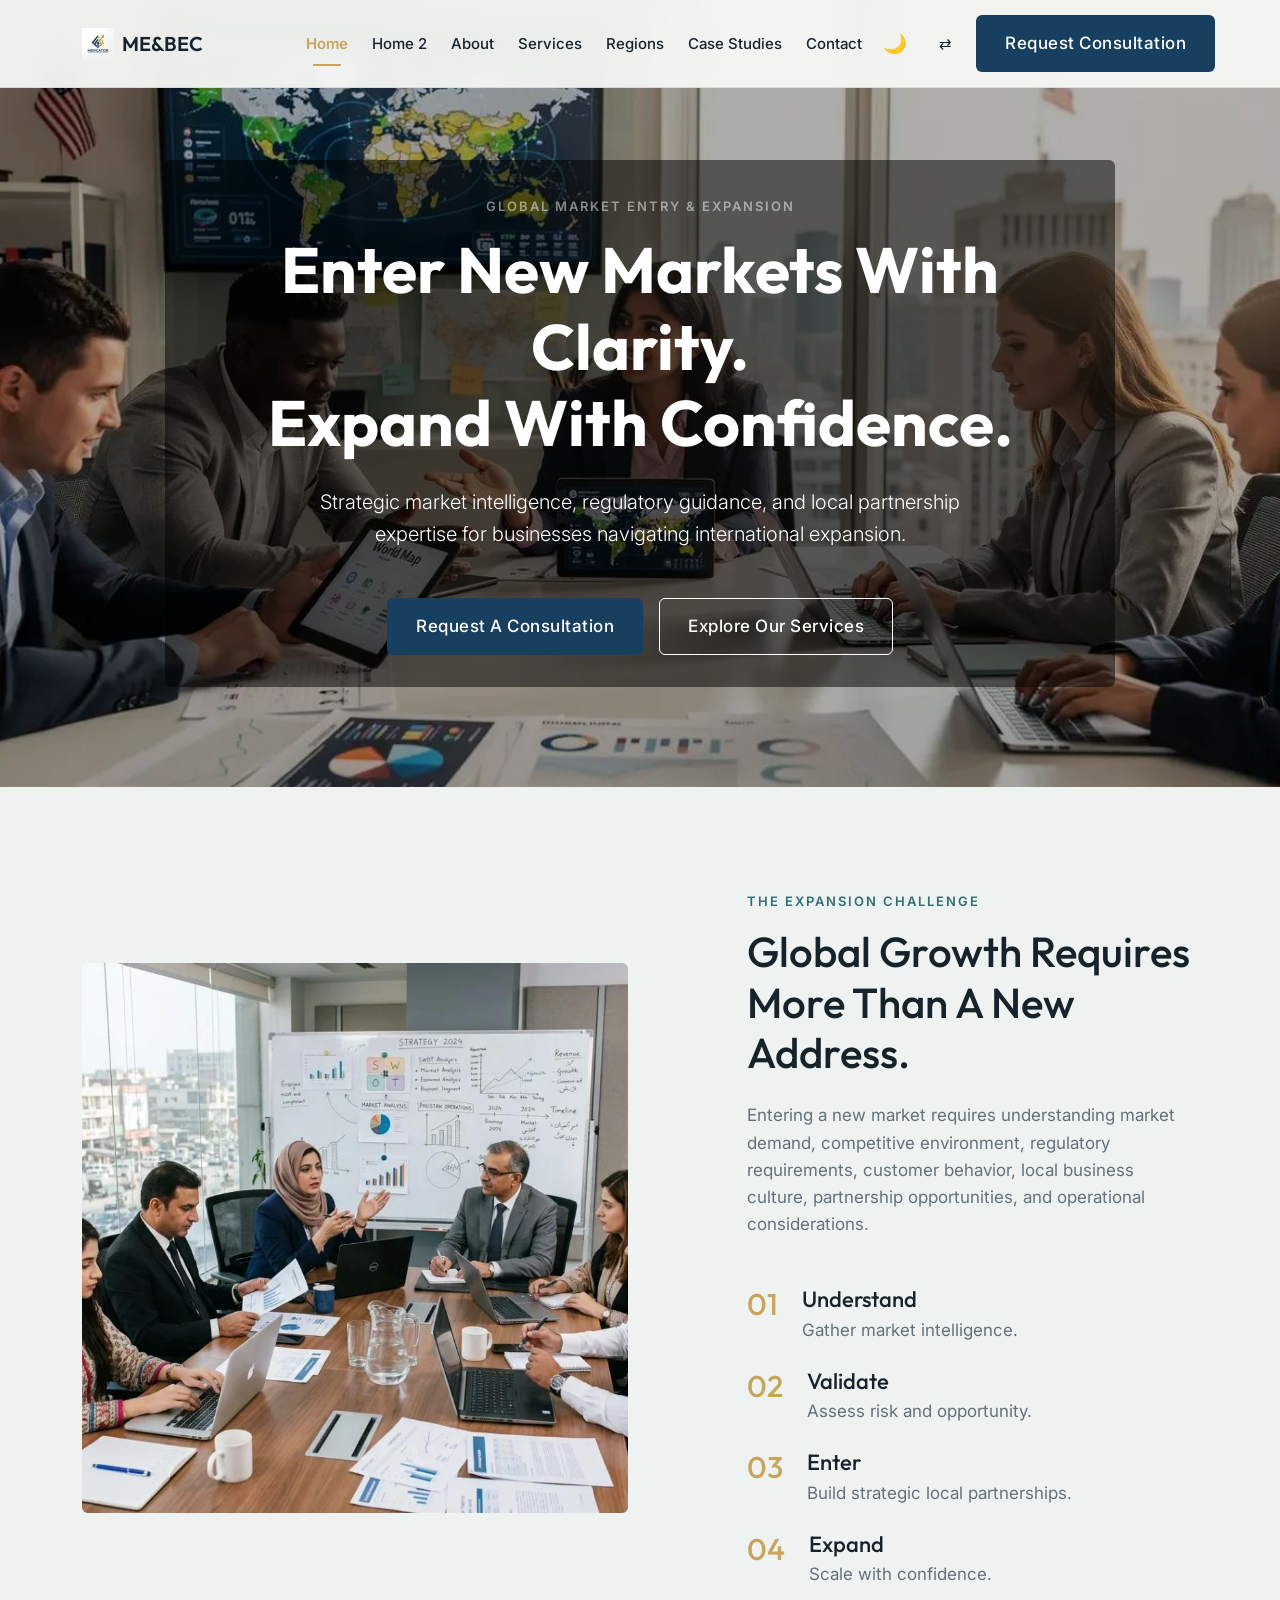
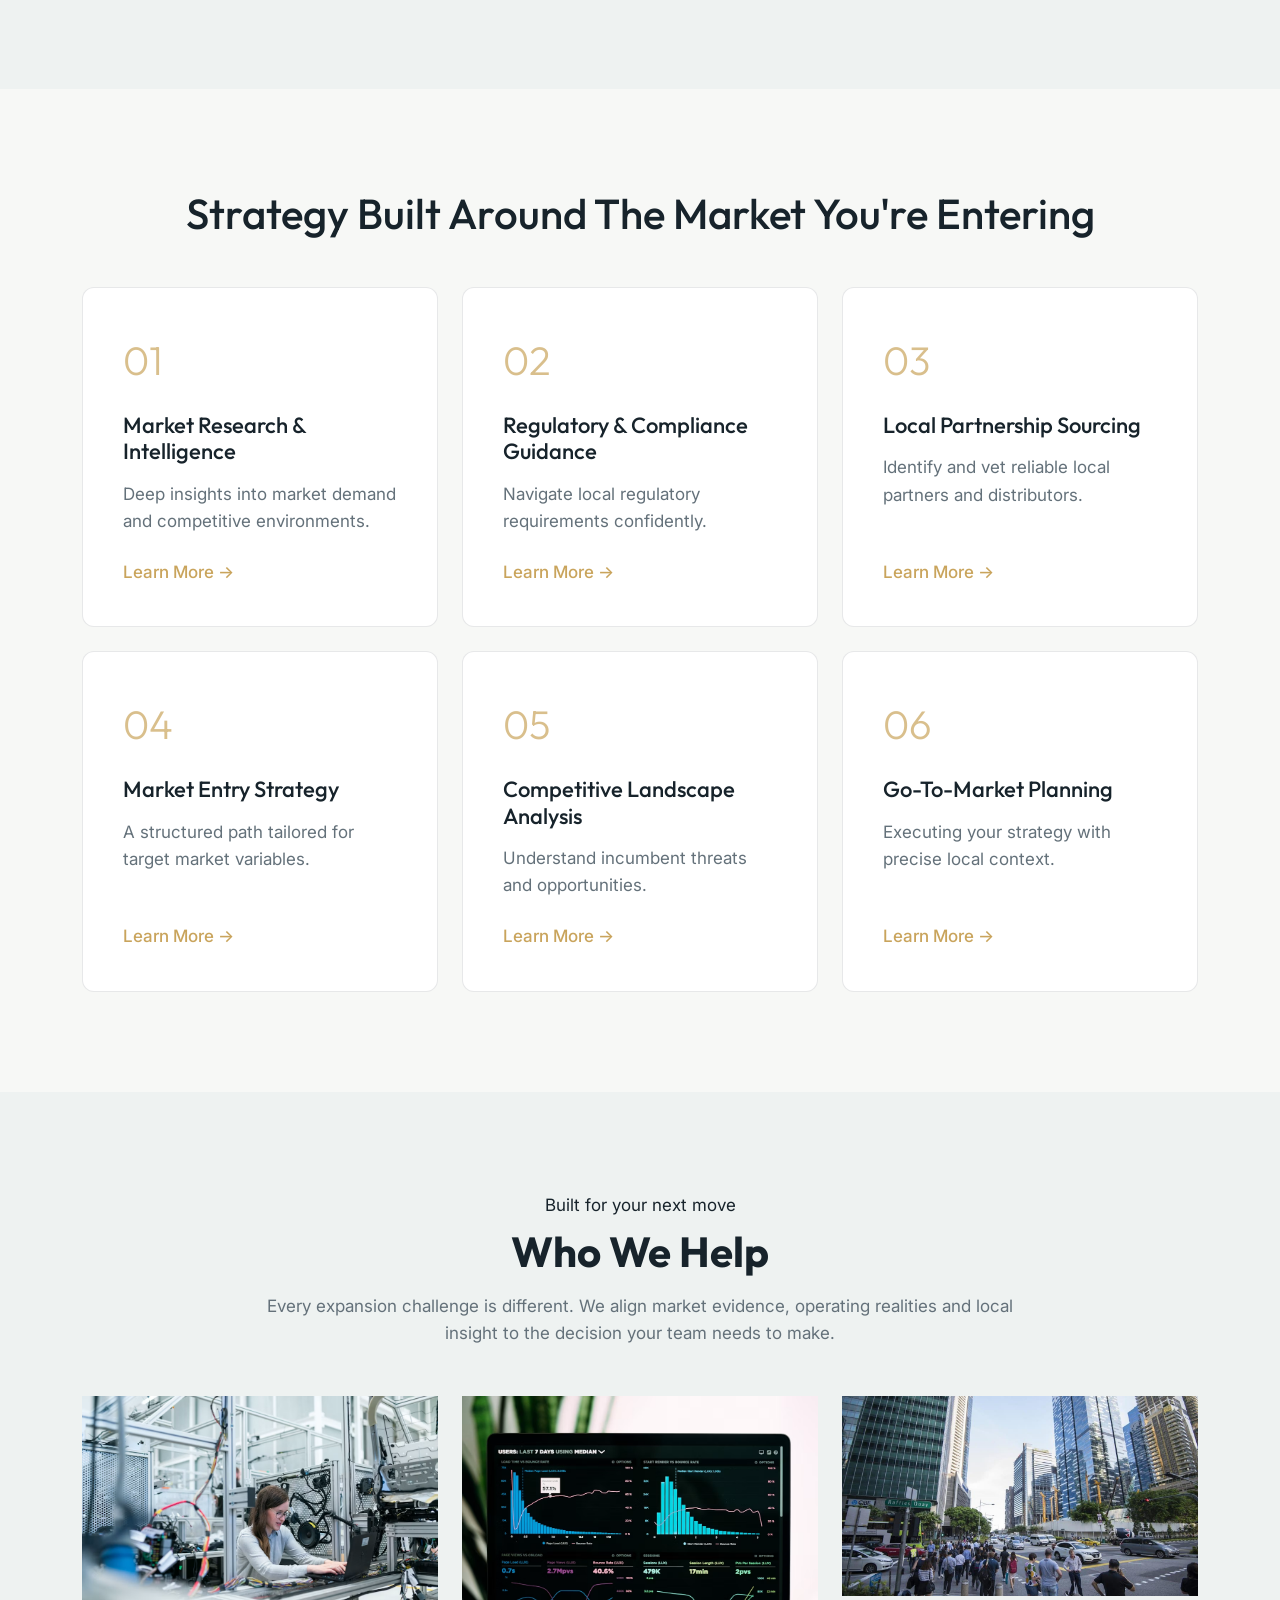
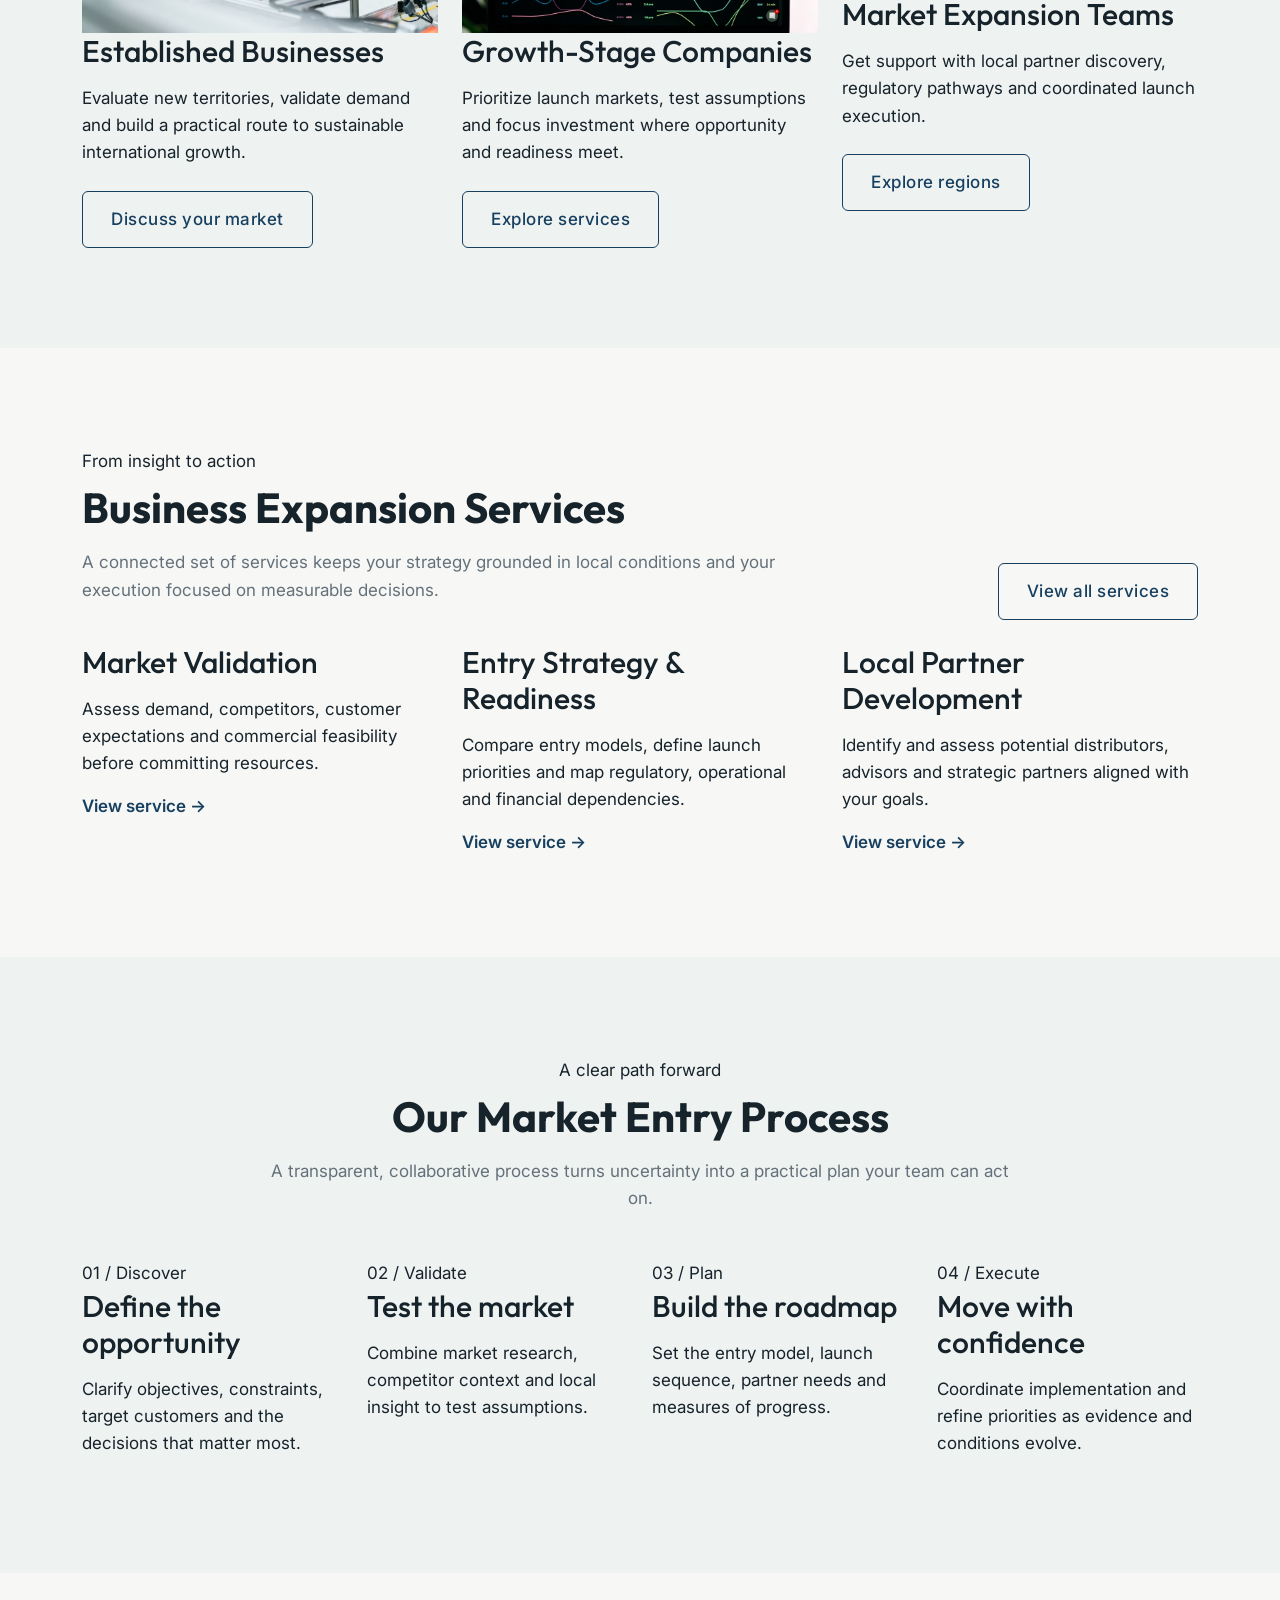
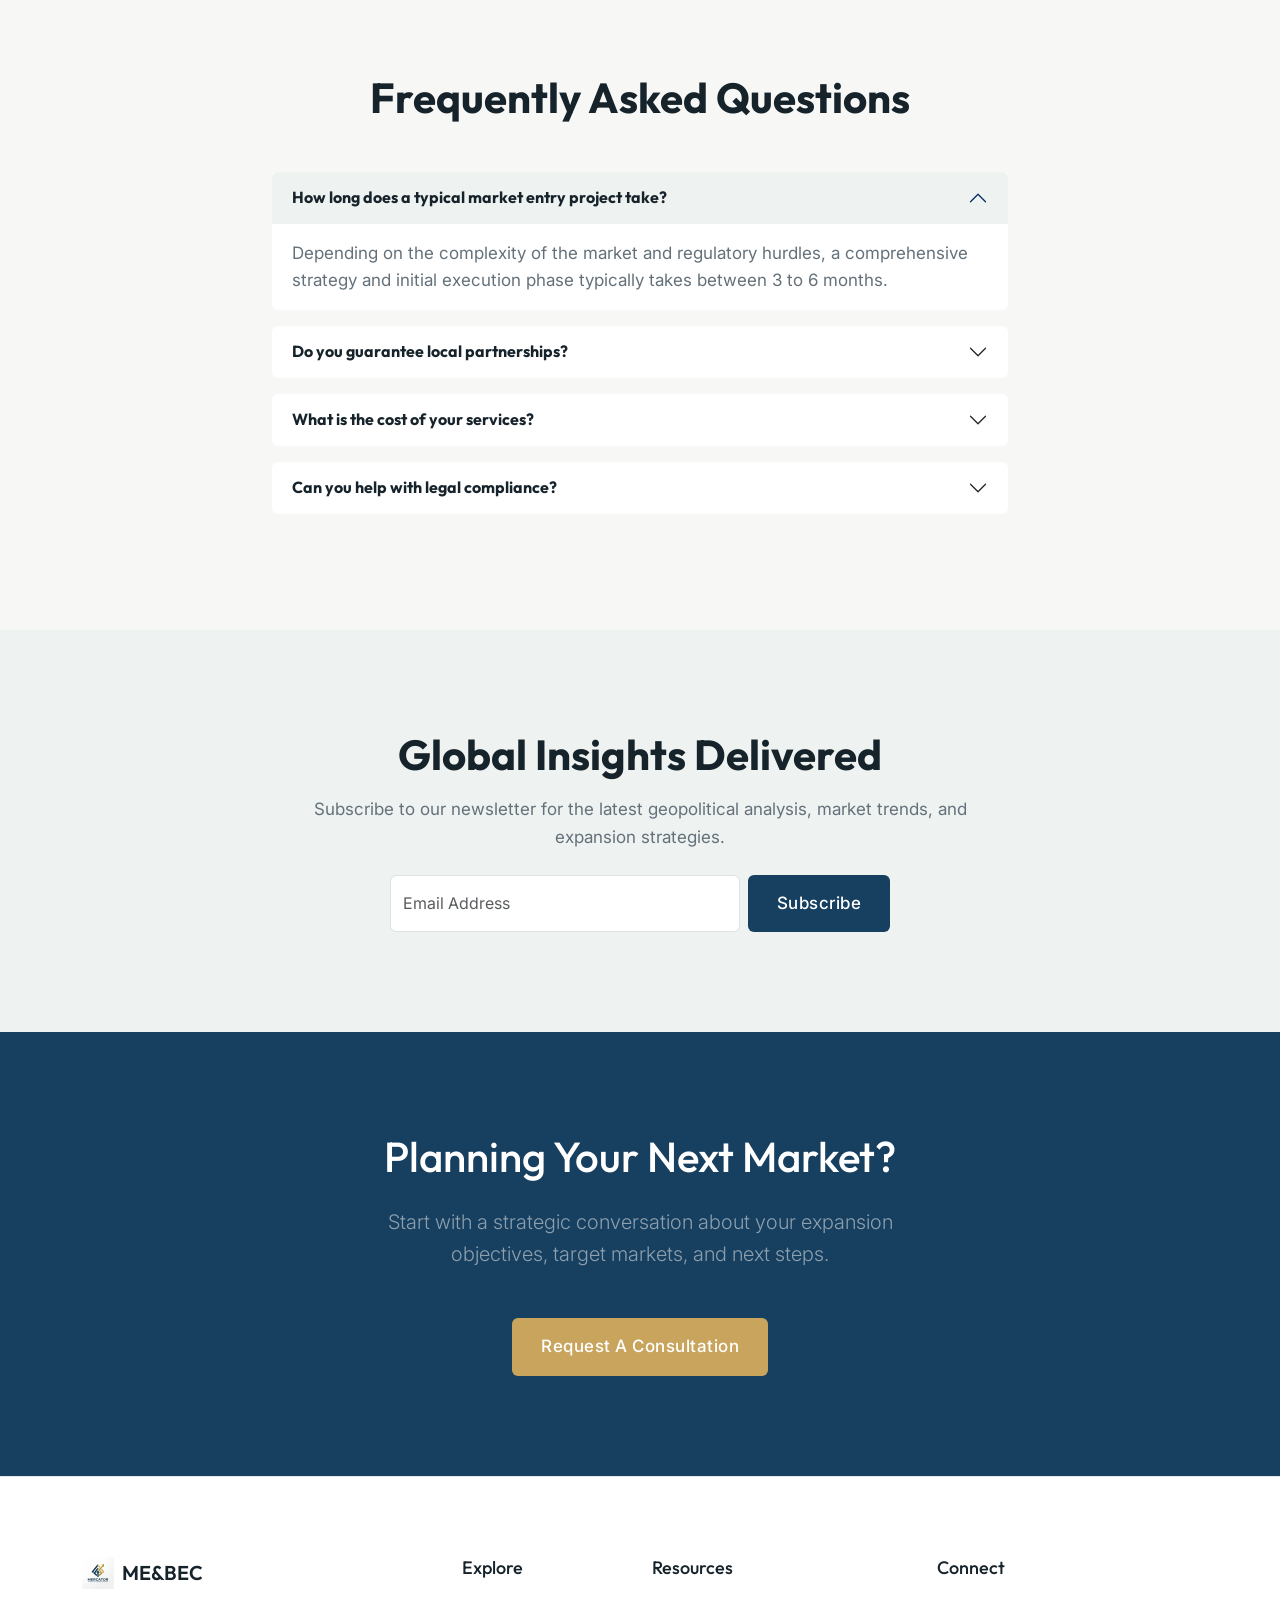
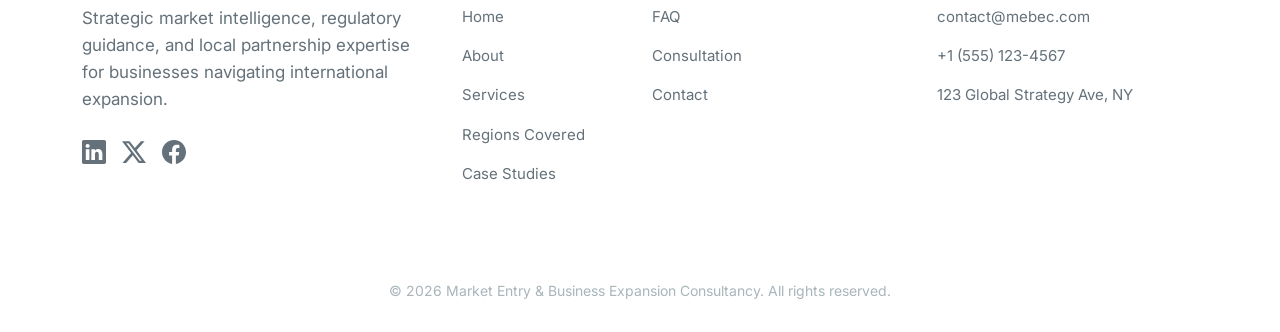
==== commit fc27f909: "corrections" ====
--- a/index.html
+++ b/index.html
@@ -1,376 +1,364 @@
 <!DOCTYPE html>
-<html lang="en" dir="ltr" data-theme="light">
+<!DOCTYPE html>
 
+<!DOCTYPE html>
+
+<!DOCTYPE html>
+
+<html data-theme="light" dir="ltr" lang="en">
 <head>
-    <meta charset="UTF-8">
-    <meta name="viewport" content="width=device-width, initial-scale=1.0">
-    <title>Market Entry & Business Expansion Consultancy</title>
-    <meta name="description"
-        content="Strategic market intelligence, regulatory guidance, and local partnership expertise for businesses navigating international expansion.">
-
-    <!-- Fonts -->
-    <link rel="preconnect" href="https://fonts.googleapis.com">
-    <link rel="preconnect" href="https://fonts.gstatic.com" crossorigin>
-    <link
-        href="https://fonts.googleapis.com/css2?family=Inter:wght@400;500;600&family=Outfit:wght@300;400;500;600&display=swap"
-        rel="stylesheet">
-
-    <!-- Bootstrap 5 CDN -->
-    <link href="https://cdn.jsdelivr.net/npm/bootstrap@5.3.2/dist/css/bootstrap.min.css" rel="stylesheet">
-
-    <!-- Custom CSS -->
-    <link rel="stylesheet" href="assets/css/style.css">
-    <link rel="stylesheet" href="assets/css/dark-mode.css">
-    <link rel="stylesheet" href="assets/css/rtl.css">
-    <!-- Favicon -->
-    <link rel="icon" type="image/x-icon" href="assets/images/favicon.ico">
+<meta charset="utf-8"/>
+<meta content="width=device-width, initial-scale=1.0" name="viewport"/>
+<title>Market Entry &amp; Business Expansion Consultancy</title>
+<meta content="Strategic market intelligence, regulatory guidance, and local partnership expertise for businesses navigating international expansion." name="description"/>
+<!-- Fonts -->
+<link href="https://fonts.googleapis.com" rel="preconnect"/>
+<link crossorigin="" href="https://fonts.gstatic.com" rel="preconnect"/>
+<link href="https://fonts.googleapis.com/css2?family=Inter:wght@400;500;600&amp;family=Outfit:wght@300;400;500;600&amp;display=swap" rel="stylesheet"/>
+<!-- Bootstrap 5 CDN -->
+<link href="https://cdn.jsdelivr.net/npm/bootstrap@5.3.2/dist/css/bootstrap.min.css" rel="stylesheet"/>
+<!-- Custom CSS -->
+<link href="assets/css/style.css" rel="stylesheet"/>
+<link href="assets/css/dark-mode.css" rel="stylesheet"/>
+<link href="assets/css/rtl.css" rel="stylesheet"/>
+<!-- Favicon -->
+<link href="assets/images/favicon.ico" rel="icon" type="image/x-icon"/>
 </head>
-
 <body>
-
-    <!-- NAVBAR -->
-    <nav class="navbar navbar-expand-xl navbar-premium">
-        <div class="container">
-            <a class="navbar-brand d-flex align-items-center text-nowrap" href="index.html">
-                <img src="assets/images/logo.png" alt="Logo" width="32" height="32" class="me-2 align-text-top">ME&BEC
+<!-- NAVBAR -->
+<nav class="navbar navbar-expand-xl navbar-premium">
+<div class="container">
+<a class="navbar-brand d-flex align-items-center text-nowrap" href="index.html">
+<img alt="Logo" class="me-2 align-text-top" height="32" src="assets/images/logo.png" width="32"/>ME&amp;BEC
             </a>
-            <button class="navbar-toggler border-0" type="button" data-bs-toggle="collapse" data-bs-target="#mainNav"
-                aria-controls="mainNav" aria-expanded="false" aria-label="Toggle navigation">
-                <span class="navbar-toggler-icon"></span>
-            </button>
-            <div class="collapse navbar-collapse" id="mainNav">
-                <ul class="navbar-nav mx-auto mb-2 mb-lg-0 align-items-center">
-                    <li class="nav-item"><a class="nav-link active" href="index.html">Home</a></li>
-                    <li class="nav-item"><a class="nav-link" href="home-2.html">Home 2</a></li>
-                    <li class="nav-item"><a class="nav-link" href="about.html">About</a></li>
-                    <li class="nav-item"><a class="nav-link" href="services.html">Services</a></li>
-                    <li class="nav-item"><a class="nav-link" href="regions.html">Regions</a></li>
-                    <li class="nav-item"><a class="nav-link" href="case-studies.html">Case Studies</a></li>
-                    <li class="nav-item"><a class="nav-link" href="contact.html">Contact</a></li>
-                </ul>
-                <div
-                    class="d-flex flex-column flex-xl-row align-items-center justify-content-center gap-3 ms-xl-auto mt-4 mt-xl-0 mb-4 mb-xl-0">
-                    <div class="d-flex gap-3 justify-content-center align-items-center">
-                        <a href="#" id="theme-toggle" class="nav-link" aria-label="Toggle Dark Mode"
-                            style="font-size: 1.2rem; text-decoration: none;">🌙</a>
-                        <a href="#" id="rtl-toggle" class="nav-link" aria-label="Toggle RTL"
-                            style="font-weight: 500; text-decoration: none;">⇄</a>
-                    </div>
-                    <a class="btn-premium" href="consultation.html">Request Consultation</a>
-                </div>
-            </div>
-        </div>
-    </nav>
-
-    <!-- HERO SECTION -->
-    <section class="hero-section"
-        style="background-image: url('assets/images/home1-hero.jpg');background-position: center;background-repeat: no-repeat; background-size: cover;">
-        <div class="hero-bg-pattern" style="background-color: rgba(0,0,0,0.6);"></div>
-        <div class="container hero-content position-relative z-1">
-            <div class="row align-items-center justify-content-center text-center">
-                <div class="col-lg-10 fade-in-up rounded" style="background-color: rgba(0,0,0,0.5); padding: 2rem;">
-                    <span class="eyebrow text-white-50">GLOBAL MARKET ENTRY & EXPANSION</span>
-                    <h1 class="display-3 fw-bold mb-4 text-white mx-auto" style="max-width: 900px;">Enter New Markets
-                        With Clarity.<br>Expand With Confidence.</h1>
-                    <p class="lead mb-5 text-white mx-auto" style="max-width: 700px;">Strategic market intelligence,
+<button aria-controls="mainNav" aria-expanded="false" aria-label="Toggle navigation" class="navbar-toggler border-0" data-bs-target="#mainNav" data-bs-toggle="collapse" type="button">
+<span class="navbar-toggler-icon"></span>
+</button>
+<div class="collapse navbar-collapse" id="mainNav">
+<ul class="navbar-nav mx-auto mb-2 mb-lg-0 align-items-center">
+<li class="nav-item"><a class="nav-link active" href="index.html">Home</a></li>
+<li class="nav-item"><a class="nav-link" href="home-2.html">Home 2</a></li>
+<li class="nav-item"><a class="nav-link" href="about.html">About</a></li>
+<li class="nav-item"><a class="nav-link" href="services.html">Services</a></li>
+<li class="nav-item"><a class="nav-link" href="regions.html">Regions</a></li>
+<li class="nav-item"><a class="nav-link" href="case-studies.html">Case Studies</a></li>
+<li class="nav-item"><a class="nav-link" href="contact.html">Contact</a></li>
+</ul>
+<div class="d-flex flex-column flex-xl-row align-items-center justify-content-center gap-3 ms-xl-auto mt-4 mt-xl-0 mb-4 mb-xl-0">
+<div class="d-flex gap-3 justify-content-center align-items-center">
+<a aria-label="Toggle Dark Mode" class="nav-link" href="#" id="theme-toggle" style="font-size: 1.2rem; text-decoration: none;">🌙</a>
+<a aria-label="Toggle RTL" class="nav-link" href="#" id="rtl-toggle" style="font-weight: 500; text-decoration: none;">⇄</a>
+</div>
+<a class="btn-premium" href="consultation.html">Request Consultation</a>
+</div>
+</div>
+</div>
+</nav>
+<!-- HERO SECTION -->
+<section class="hero-section" style="background-image: url('assets/images/home1-hero.jpg');background-position: center;background-repeat: no-repeat; background-size: cover;">
+<div class="hero-bg-pattern" style="background-color: rgba(0,0,0,0.6);"></div>
+<div class="container hero-content position-relative z-1">
+<div class="row align-items-center justify-content-center text-center">
+<div class="col-lg-10 fade-in-up rounded" style="background-color: rgba(0,0,0,0.5); padding: 2rem;">
+<span class="eyebrow text-white-50">GLOBAL MARKET ENTRY &amp; EXPANSION</span>
+<h1 class="display-3 fw-bold mb-4 text-white mx-auto" style="max-width: 900px;">Enter New Markets
+                        With Clarity.<br/>Expand With Confidence.</h1>
+<p class="lead mb-5 text-white mx-auto" style="max-width: 700px;">Strategic market intelligence,
                         regulatory guidance, and local
                         partnership expertise for businesses navigating international expansion.</p>
-
-                    <div class="d-flex flex-wrap justify-content-center gap-3">
-                        <a href="consultation.html" class="btn-premium">Request A Consultation</a>
-                        <a href="services.html" class="btn-premium btn-premium-outline text-white border-white"
-                            style="background: transparent;">Explore Our Services</a>
-                    </div>
-                </div>
-            </div>
-        </div>
-    </section>
-
-    <!-- SECTION 2: THE EXPANSION CHALLENGE -->
-    <section class="section-padding bg-light-alt">
-        <div class="container">
-            <div class="row align-items-center">
-                <div class="col-lg-6 mb-5 mb-lg-0 fade-in-up">
-                    <img src="assets/images/expansion.jpg" alt="Global Expansion Meeting"
-                        class="img-fluid rounded w-100"
-                        style="border-radius: var(--border-radius-card); height: 550px; object-fit: cover;">
-                </div>
-                <div class="col-lg-5 offset-lg-1 fade-in-up">
-                    <span class="eyebrow">THE EXPANSION CHALLENGE</span>
-                    <h2 class="mb-4">Global Growth Requires More Than A New Address.</h2>
-                    <p class="mb-5 text-secondary">Entering a new market requires understanding market demand,
+<div class="d-flex flex-wrap justify-content-center gap-3">
+<a class="btn-premium" href="consultation.html">Request A Consultation</a>
+<a class="btn-premium btn-premium-outline text-white border-white" href="services.html" style="background: transparent;">Explore Our Services</a>
+</div>
+</div>
+</div>
+</div>
+</section>
+<!-- SECTION 2: THE EXPANSION CHALLENGE -->
+<section class="section-padding bg-light-alt">
+<div class="container">
+<div class="row align-items-center">
+<div class="col-lg-6 mb-5 mb-lg-0 fade-in-up">
+<img alt="Global Expansion Meeting" class="img-fluid rounded w-100" src="assets/images/expansion.jpg" style="border-radius: var(--border-radius-card); height: 550px; object-fit: cover;"/>
+</div>
+<div class="col-lg-5 offset-lg-1 fade-in-up">
+<span class="eyebrow">THE EXPANSION CHALLENGE</span>
+<h2 class="mb-4">Global Growth Requires More Than A New Address.</h2>
+<p class="mb-5 text-secondary">Entering a new market requires understanding market demand,
                         competitive environment, regulatory requirements, customer behavior, local business culture,
                         partnership opportunities, and operational considerations.</p>
-
-                    <div class="d-flex flex-column gap-4">
-                        <div class="d-flex align-items-start">
-                            <h3 class="text-accent me-4 mb-0">01</h3>
-                            <div>
-                                <h4 class="mb-1">Understand</h4>
-                                <p class="text-secondary mb-0">Gather market intelligence.</p>
-                            </div>
-                        </div>
-                        <div class="d-flex align-items-start">
-                            <h3 class="text-accent me-4 mb-0">02</h3>
-                            <div>
-                                <h4 class="mb-1">Validate</h4>
-                                <p class="text-secondary mb-0">Assess risk and opportunity.</p>
-                            </div>
-                        </div>
-                        <div class="d-flex align-items-start">
-                            <h3 class="text-accent me-4 mb-0">03</h3>
-                            <div>
-                                <h4 class="mb-1">Enter</h4>
-                                <p class="text-secondary mb-0">Build strategic local partnerships.</p>
-                            </div>
-                        </div>
-                        <div class="d-flex align-items-start">
-                            <h3 class="text-accent me-4 mb-0">04</h3>
-                            <div>
-                                <h4 class="mb-1">Expand</h4>
-                                <p class="text-secondary mb-0">Scale with confidence.</p>
-                            </div>
-                        </div>
-                    </div>
-                </div>
-            </div>
-        </div>
-    </section>
-
-    <!-- SECTION 3: CORE CONSULTING SERVICES -->
-    <section class="section-padding">
-        <div class="container">
-            <div class="text-center mb-5 fade-in-up">
-                <h2 class="mb-3">Strategy Built Around The Market You're Entering</h2>
-            </div>
-            <div class="row g-4">
-                <div class="col-md-6 col-lg-4 fade-in-up">
-                    <div class="premium-card h-100 d-flex flex-column">
-                        <div class="card-number">01</div>
-                        <h4 class="mb-3">Market Research & Intelligence</h4>
-                        <p class="text-secondary mb-4">Deep insights into market demand and competitive environments.
+<div class="d-flex flex-column gap-4">
+<div class="d-flex align-items-start">
+<h3 class="text-accent me-4 mb-0">01</h3>
+<div>
+<h4 class="mb-1">Understand</h4>
+<p class="text-secondary mb-0">Gather market intelligence.</p>
+</div>
+</div>
+<div class="d-flex align-items-start">
+<h3 class="text-accent me-4 mb-0">02</h3>
+<div>
+<h4 class="mb-1">Validate</h4>
+<p class="text-secondary mb-0">Assess risk and opportunity.</p>
+</div>
+</div>
+<div class="d-flex align-items-start">
+<h3 class="text-accent me-4 mb-0">03</h3>
+<div>
+<h4 class="mb-1">Enter</h4>
+<p class="text-secondary mb-0">Build strategic local partnerships.</p>
+</div>
+</div>
+<div class="d-flex align-items-start">
+<h3 class="text-accent me-4 mb-0">04</h3>
+<div>
+<h4 class="mb-1">Expand</h4>
+<p class="text-secondary mb-0">Scale with confidence.</p>
+</div>
+</div>
+</div>
+</div>
+</div>
+</div>
+</section>
+<!-- SECTION 3: CORE CONSULTING SERVICES -->
+<section class="section-padding">
+<div class="container">
+<div class="text-center mb-5 fade-in-up">
+<h2 class="mb-3">Strategy Built Around The Market You're Entering</h2>
+</div>
+<div class="row g-4">
+<div class="col-md-6 col-lg-4 fade-in-up">
+<div class="premium-card h-100 d-flex flex-column">
+<div class="card-number">01</div>
+<h4 class="mb-3">Market Research &amp; Intelligence</h4>
+<p class="text-secondary mb-4">Deep insights into market demand and competitive environments.
                         </p>
-                        <a href="service-details.html" class="text-accent fw-medium mt-auto">Learn More →</a>
-                    </div>
-                </div>
-                <div class="col-md-6 col-lg-4 fade-in-up">
-                    <div class="premium-card h-100 d-flex flex-column">
-                        <div class="card-number">02</div>
-                        <h4 class="mb-3">Regulatory & Compliance Guidance</h4>
-                        <p class="text-secondary mb-4">Navigate local regulatory requirements confidently.</p>
-                        <a href="service-details.html" class="text-accent fw-medium mt-auto">Learn More →</a>
-                    </div>
-                </div>
-                <div class="col-md-6 col-lg-4 fade-in-up">
-                    <div class="premium-card h-100 d-flex flex-column">
-                        <div class="card-number">03</div>
-                        <h4 class="mb-3">Local Partnership Sourcing</h4>
-                        <p class="text-secondary mb-4">Identify and vet reliable local partners and distributors.</p>
-                        <a href="service-details.html" class="text-accent fw-medium mt-auto">Learn More →</a>
-                    </div>
-                </div>
-                <div class="col-md-6 col-lg-4 fade-in-up">
-                    <div class="premium-card h-100 d-flex flex-column">
-                        <div class="card-number">04</div>
-                        <h4 class="mb-3">Market Entry Strategy</h4>
-                        <p class="text-secondary mb-4">A structured path tailored for target market variables.</p>
-                        <a href="service-details.html" class="text-accent fw-medium mt-auto">Learn More →</a>
-                    </div>
-                </div>
-                <div class="col-md-6 col-lg-4 fade-in-up">
-                    <div class="premium-card h-100 d-flex flex-column">
-                        <div class="card-number">05</div>
-                        <h4 class="mb-3">Competitive Landscape Analysis</h4>
-                        <p class="text-secondary mb-4">Understand incumbent threats and opportunities.</p>
-                        <a href="service-details.html" class="text-accent fw-medium mt-auto">Learn More →</a>
-                    </div>
-                </div>
-                <div class="col-md-6 col-lg-4 fade-in-up">
-                    <div class="premium-card h-100 d-flex flex-column">
-                        <div class="card-number">06</div>
-                        <h4 class="mb-3">Go-To-Market Planning</h4>
-                        <p class="text-secondary mb-4">Executing your strategy with precise local context.</p>
-                        <a href="service-details.html" class="text-accent fw-medium mt-auto">Learn More →</a>
-                    </div>
-                </div>
-            </div>
-        </div>
-    </section>
-
-    <!-- SECTION 8: CONSULTATION CTA -->
-    <section class="section-padding text-center" style="background-color: var(--primary-color); color: white;">
-        <div class="container fade-in-up">
-            <h2 class="text-white mb-4">Planning Your Next Market?</h2>
-            <p class="lead text-white-50 mb-5 mx-auto" style="max-width: 600px;">Start with a strategic conversation
-                about your expansion objectives, target markets, and next steps.</p>
-            <a href="consultation.html" class="btn-premium"
-                style="background-color: var(--accent-color); color: #fff;">Request A Consultation</a>
-        </div>
-    </section>
-
-    <!-- SECTION 9: FAQ -->
-    <section class="section-padding">
-        <div class="container fade-in-up">
-            <h2 class="fw-bold mb-5 text-center">Frequently Asked Questions</h2>
-            <div class="row justify-content-center">
-                <div class="col-lg-8">
-                    <div class="accordion" id="homeFaq">
-                        <div class="accordion-item mb-3 border-0 rounded premium-card overflow-hidden p-0">
-                            <h2 class="accordion-header">
-                                <button class="accordion-button fw-bold bg-transparent" type="button"
-                                    data-bs-toggle="collapse" data-bs-target="#faq1">
+<a class="text-accent fw-medium mt-auto" href="services.html">Learn More →</a>
+</div>
+</div>
+<div class="col-md-6 col-lg-4 fade-in-up">
+<div class="premium-card h-100 d-flex flex-column">
+<div class="card-number">02</div>
+<h4 class="mb-3">Regulatory &amp; Compliance Guidance</h4>
+<p class="text-secondary mb-4">Navigate local regulatory requirements confidently.</p>
+<a class="text-accent fw-medium mt-auto" href="services.html">Learn More →</a>
+</div>
+</div>
+<div class="col-md-6 col-lg-4 fade-in-up">
+<div class="premium-card h-100 d-flex flex-column">
+<div class="card-number">03</div>
+<h4 class="mb-3">Local Partnership Sourcing</h4>
+<p class="text-secondary mb-4">Identify and vet reliable local partners and distributors.</p>
+<a class="text-accent fw-medium mt-auto" href="services.html">Learn More →</a>
+</div>
+</div>
+<div class="col-md-6 col-lg-4 fade-in-up">
+<div class="premium-card h-100 d-flex flex-column">
+<div class="card-number">04</div>
+<h4 class="mb-3">Market Entry Strategy</h4>
+<p class="text-secondary mb-4">A structured path tailored for target market variables.</p>
+<a class="text-accent fw-medium mt-auto" href="services.html">Learn More →</a>
+</div>
+</div>
+<div class="col-md-6 col-lg-4 fade-in-up">
+<div class="premium-card h-100 d-flex flex-column">
+<div class="card-number">05</div>
+<h4 class="mb-3">Competitive Landscape Analysis</h4>
+<p class="text-secondary mb-4">Understand incumbent threats and opportunities.</p>
+<a class="text-accent fw-medium mt-auto" href="services.html">Learn More →</a>
+</div>
+</div>
+<div class="col-md-6 col-lg-4 fade-in-up">
+<div class="premium-card h-100 d-flex flex-column">
+<div class="card-number">06</div>
+<h4 class="mb-3">Go-To-Market Planning</h4>
+<p class="text-secondary mb-4">Executing your strategy with precise local context.</p>
+<a class="text-accent fw-medium mt-auto" href="services.html">Learn More →</a>
+</div>
+</div>
+</div>
+</div>
+</section>
+<!-- SECTION 8: CONSULTATION CTA -->
+<section class="section-padding review-section bg-light-alt">
+<div class="container">
+<div class="text-center mb-5"><span class="section-kicker">Built for your next move</span>
+<h2 class="fw-bold mt-2">Who We Help</h2>
+<p class="text-secondary mx-auto" style="max-width:760px">Every expansion challenge is different. We align market evidence, operating realities and local insight to the decision your team needs to make.</p>
+</div>
+<div class="row g-4">
+<div class="col-md-4"><article class="review-card"><img alt="Manufacturing business preparing for international expansion" src="assets/images/manufacture.avif"/><h3>Established Businesses</h3><p>Evaluate new territories, validate demand and build a practical route to sustainable international growth.</p><a class="btn-premium btn-premium-outline mt-2" href="consultation.html">Discuss your market</a></article></div>
+<div class="col-md-4"><article class="review-card"><img alt="Technology team planning a global launch" src="assets/images/tech.avif"/><h3>Growth-Stage Companies</h3><p>Prioritize launch markets, test assumptions and focus investment where opportunity and readiness meet.</p><a class="btn-premium btn-premium-outline mt-2" href="services.html">Explore services</a></article></div>
+<div class="col-md-4"><article class="review-card"><img alt="International business district and regional offices" src="assets/images/asia.jpg"/><h3>Market Expansion Teams</h3><p>Get support with local partner discovery, regulatory pathways and coordinated launch execution.</p><a class="btn-premium btn-premium-outline mt-2" href="regions.html">Explore regions</a></article></div>
+</div>
+</div>
+</section><section class="section-padding review-section">
+<div class="container">
+<div class="row align-items-end mb-4"><div class="col-lg-8"><span class="section-kicker">From insight to action</span><h2 class="fw-bold mt-2">Business Expansion Services</h2><p class="text-secondary">A connected set of services keeps your strategy grounded in local conditions and your execution focused on measurable decisions.</p></div><div class="col-lg-4 text-lg-end"><a class="btn-premium btn-premium-outline" href="services.html">View all services</a></div></div>
+<div class="row g-4">
+<div class="col-md-4"><article class="review-card"><h3>Market Validation</h3><p>Assess demand, competitors, customer expectations and commercial feasibility before committing resources.</p><a class="fw-semibold" href="services.html">View service →</a></article></div>
+<div class="col-md-4"><article class="review-card"><h3>Entry Strategy &amp; Readiness</h3><p>Compare entry models, define launch priorities and map regulatory, operational and financial dependencies.</p><a class="fw-semibold" href="services.html">View service →</a></article></div>
+<div class="col-md-4"><article class="review-card"><h3>Local Partner Development</h3><p>Identify and assess potential distributors, advisors and strategic partners aligned with your goals.</p><a class="fw-semibold" href="services.html">View service →</a></article></div>
+</div>
+</div>
+</section><section class="section-padding review-section bg-light-alt">
+<div class="container"><div class="text-center mb-5"><span class="section-kicker">A clear path forward</span><h2 class="fw-bold mt-2">Our Market Entry Process</h2><p class="text-secondary mx-auto" style="max-width:740px">A transparent, collaborative process turns uncertainty into a practical plan your team can act on.</p></div>
+<div class="row g-4">
+<div class="col-md-3"><article class="review-card"><span class="section-kicker">01 / Discover</span><h3>Define the opportunity</h3><p>Clarify objectives, constraints, target customers and the decisions that matter most.</p></article></div>
+<div class="col-md-3"><article class="review-card"><span class="section-kicker">02 / Validate</span><h3>Test the market</h3><p>Combine market research, competitor context and local insight to test assumptions.</p></article></div>
+<div class="col-md-3"><article class="review-card"><span class="section-kicker">03 / Plan</span><h3>Build the roadmap</h3><p>Set the entry model, launch sequence, partner needs and measures of progress.</p></article></div>
+<div class="col-md-3"><article class="review-card"><span class="section-kicker">04 / Execute</span><h3>Move with confidence</h3><p>Coordinate implementation and refine priorities as evidence and conditions evolve.</p></article></div>
+</div>
+</div>
+</section>
+<!-- SECTION 9: FAQ -->
+<section class="section-padding" id="faq">
+<div class="container fade-in-up">
+<h2 class="fw-bold mb-5 text-center">Frequently Asked Questions</h2>
+<div class="row justify-content-center">
+<div class="col-lg-8">
+<div class="accordion" id="homeFaq">
+<div class="accordion-item mb-3 border-0 rounded premium-card overflow-hidden p-0">
+<h2 class="accordion-header">
+<button class="accordion-button fw-bold bg-transparent" data-bs-target="#faq1" data-bs-toggle="collapse" type="button">
                                     How long does a typical market entry project take?
                                 </button>
-                            </h2>
-                            <div id="faq1" class="accordion-collapse collapse show" data-bs-parent="#homeFaq">
-                                <div class="accordion-body text-secondary">
+</h2>
+<div class="accordion-collapse collapse show" data-bs-parent="#homeFaq" id="faq1">
+<div class="accordion-body text-secondary">
                                     Depending on the complexity of the market and regulatory hurdles, a comprehensive
                                     strategy and initial execution phase typically takes between 3 to 6 months.
                                 </div>
-                            </div>
-                        </div>
-                        <div class="accordion-item mb-3 border-0 rounded premium-card overflow-hidden p-0">
-                            <h2 class="accordion-header">
-                                <button class="accordion-button collapsed fw-bold bg-transparent" type="button"
-                                    data-bs-toggle="collapse" data-bs-target="#faq2">
+</div>
+</div>
+<div class="accordion-item mb-3 border-0 rounded premium-card overflow-hidden p-0">
+<h2 class="accordion-header">
+<button class="accordion-button collapsed fw-bold bg-transparent" data-bs-target="#faq2" data-bs-toggle="collapse" type="button">
                                     Do you guarantee local partnerships?
                                 </button>
-                            </h2>
-                            <div id="faq2" class="accordion-collapse collapse" data-bs-parent="#homeFaq">
-                                <div class="accordion-body text-secondary">
+</h2>
+<div class="accordion-collapse collapse" data-bs-parent="#homeFaq" id="faq2">
+<div class="accordion-body text-secondary">
                                     We provide a highly vetted shortlist of potential partners based on rigorous
                                     criteria. While we facilitate the introductions and negotiations, the final
                                     commercial agreement is at the discretion of both parties.
                                 </div>
-                            </div>
-                        </div>
-                        <div class="accordion-item mb-3 border-0 rounded premium-card overflow-hidden p-0">
-                            <h2 class="accordion-header">
-                                <button class="accordion-button collapsed fw-bold bg-transparent" type="button"
-                                    data-bs-toggle="collapse" data-bs-target="#faq3">
+</div>
+</div>
+<div class="accordion-item mb-3 border-0 rounded premium-card overflow-hidden p-0">
+<h2 class="accordion-header">
+<button class="accordion-button collapsed fw-bold bg-transparent" data-bs-target="#faq3" data-bs-toggle="collapse" type="button">
                                     What is the cost of your services?
                                 </button>
-                            </h2>
-                            <div id="faq3" class="accordion-collapse collapse" data-bs-parent="#homeFaq">
-                                <div class="accordion-body text-secondary">
+</h2>
+<div class="accordion-collapse collapse" data-bs-parent="#homeFaq" id="faq3">
+<div class="accordion-body text-secondary">
                                     Our fees are structured based on the specific requirements, market complexity, and
                                     the duration of the engagement. We provide transparent pricing during our initial
                                     consultation.
                                 </div>
-                            </div>
-                        </div>
-                        <div class="accordion-item mb-3 border-0 rounded premium-card overflow-hidden p-0">
-                            <h2 class="accordion-header">
-                                <button class="accordion-button collapsed fw-bold bg-transparent" type="button"
-                                    data-bs-toggle="collapse" data-bs-target="#faq4">
+</div>
+</div>
+<div class="accordion-item mb-3 border-0 rounded premium-card overflow-hidden p-0">
+<h2 class="accordion-header">
+<button class="accordion-button collapsed fw-bold bg-transparent" data-bs-target="#faq4" data-bs-toggle="collapse" type="button">
                                     Can you help with legal compliance?
                                 </button>
-                            </h2>
-                            <div id="faq4" class="accordion-collapse collapse" data-bs-parent="#homeFaq">
-                                <div class="accordion-body text-secondary">
+</h2>
+<div class="accordion-collapse collapse" data-bs-parent="#homeFaq" id="faq4">
+<div class="accordion-body text-secondary">
                                     Yes, we work with certified local legal experts to ensure that your business
                                     structure, contracts, and operations comply entirely with regional laws and
                                     regulations.
                                 </div>
-                            </div>
-                        </div>
-                    </div>
-                </div>
-            </div>
-        </div>
-    </section>
-
-    <!-- SECTION 10: NEWSLETTER -->
-    <section class="section-padding bg-light-alt text-center">
-        <div class="container fade-in-up">
-            <div class="row justify-content-center">
-                <div class="col-md-8">
-                    <h2 class="fw-bold mb-3">Global Insights Delivered</h2>
-                    <p class="text-secondary mb-4">Subscribe to our newsletter for the latest geopolitical analysis,
+</div>
+</div>
+</div>
+</div>
+</div>
+</div>
+</section>
+<!-- SECTION 10: NEWSLETTER -->
+<section class="section-padding bg-light-alt text-center">
+<div class="container fade-in-up">
+<div class="row justify-content-center">
+<div class="col-md-8">
+<h2 class="fw-bold mb-3">Global Insights Delivered</h2>
+<p class="text-secondary mb-4">Subscribe to our newsletter for the latest geopolitical analysis,
                         market trends, and expansion strategies.</p>
-                    <form class="d-flex mx-auto" style="max-width: 500px;">
-                        <input type="email" class="form-control me-2" placeholder="Email Address" required>
-                        <button type="submit" class="btn-premium">Subscribe</button>
-                    </form>
-                </div>
-            </div>
-        </div>
-    </section>
-
-    <!-- FOOTER -->
-    <footer class="footer-premium">
-        <div class="container">
-            <div class="row g-4">
-                <div class="col-lg-4">
-                    <a href="index.html"
-                        class="navbar-brand text-decoration-none mb-3 d-flex align-items-center text-nowrap"><img
-                            src="assets/images/logo.png" alt="Logo" width="32" height="32"
-                            class="me-2 align-text-top">ME&BEC</a>
-                    <p class="text-muted pe-lg-4">Strategic market intelligence, regulatory guidance, and local
+<form class="d-flex mx-auto" style="max-width: 500px;">
+<input class="form-control me-2" placeholder="Email Address" required="" type="email"/>
+<button class="btn-premium" type="submit">Subscribe</button>
+</form>
+</div>
+</div>
+</div>
+</section>
+<!-- FOOTER -->
+<section class="section-padding text-center" style="background-color: var(--primary-color); color: white;">
+<div class="container fade-in-up">
+<h2 class="text-white mb-4">Planning Your Next Market?</h2>
+<p class="lead text-white-50 mb-5 mx-auto" style="max-width: 600px;">Start with a strategic conversation
+                about your expansion objectives, target markets, and next steps.</p>
+<a class="btn-premium" href="consultation.html" style="background-color: var(--accent-color); color: #fff;">Request A Consultation</a>
+</div>
+</section><footer class="footer-premium">
+<div class="container">
+<div class="row g-4">
+<div class="col-lg-4">
+<a class="navbar-brand text-decoration-none mb-3 d-flex align-items-center text-nowrap" href="index.html"><img alt="Logo" class="me-2 align-text-top" height="32" src="assets/images/logo.png" width="32"/>ME&amp;BEC</a>
+<p class="text-muted pe-lg-4">Strategic market intelligence, regulatory guidance, and local
                         partnership expertise for businesses navigating international expansion.</p>
-                    <div class="d-flex gap-3 mt-4 footer-socials">
-                        <a href="#" class="text-muted" onmouseover="this.style.color='var(--accent-color)'"
-                            onmouseout="this.style.color=''" title="LinkedIn"><svg xmlns="http://www.w3.org/2000/svg"
-                                width="24" height="24" fill="currentColor" viewBox="0 0 16 16">
-                                <path
-                                    d="M0 1.146C0 .513.526 0 1.175 0h13.65C15.474 0 16 .513 16 1.146v13.708c0 .633-.526 1.146-1.175 1.146H1.175C.526 16 0 15.487 0 14.854V1.146zm4.943 12.248V6.169H2.542v7.225h2.401zm-1.2-8.212c.837 0 1.358-.554 1.358-1.248-.015-.709-.52-1.248-1.342-1.248-.822 0-1.359.54-1.359 1.248 0 .694.521 1.248 1.327 1.248h.016zm4.908 8.212V9.359c0-.216.016-.432.08-.586.173-.431.568-.878 1.232-.878.869 0 1.216.662 1.216 1.634v3.865h2.401V9.25c0-2.22-1.184-3.252-2.764-3.252-1.274 0-1.845.7-2.165 1.193v.025h-.016a5.54 5.54 0 0 1 .016-.025V6.169h-2.4c.03.678 0 7.225 0 7.225h2.4z" />
-                            </svg></a>
-                        <a href="#" class="text-muted" onmouseover="this.style.color='var(--accent-color)'"
-                            onmouseout="this.style.color=''" title="Twitter"><svg xmlns="http://www.w3.org/2000/svg"
-                                width="24" height="24" fill="currentColor" viewBox="0 0 16 16">
-                                <path
-                                    d="M12.6.75h2.454l-5.36 6.142L16 15.25h-4.937l-3.867-5.07-4.425 5.07H.316l5.733-6.57L0 .75h5.063l3.495 4.633L12.601.75Zm-.86 13.028h1.36L4.323 2.145H2.865l8.875 11.633Z" />
-                            </svg></a>
-                        <a href="#" class="text-muted" onmouseover="this.style.color='var(--accent-color)'"
-                            onmouseout="this.style.color=''" title="Facebook"><svg xmlns="http://www.w3.org/2000/svg"
-                                width="24" height="24" fill="currentColor" viewBox="0 0 16 16">
-                                <path
-                                    d="M16 8.049c0-4.446-3.582-8.05-8-8.05C3.58 0-.002 3.603-.002 8.05c0 4.017 2.926 7.347 6.75 7.951v-5.625h-2.03V8.05H6.75V6.275c0-2.017 1.195-3.131 3.022-3.131.876 0 1.791.157 1.791.157v1.98h-1.009c-.993 0-1.303.621-1.303 1.258v1.51h2.218l-.354 2.326H9.25V16c3.824-.604 6.75-3.934 6.75-7.951z" />
-                            </svg></a>
-                    </div>
-                </div>
-                <div class="col-lg-2">
-                    <h5>Explore</h5>
-                    <ul class="footer-links">
-                        <li><a href="index.html">Home</a></li>
-                        <li><a href="about.html">About</a></li>
-                        <li><a href="services.html">Services</a></li>
-                        <li><a href="regions.html">Regions Covered</a></li>
-                        <li><a href="case-studies.html">Case Studies</a></li>
-                    </ul>
-                </div>
-                <div class="col-lg-3">
-                    <h5>Resources</h5>
-                    <ul class="footer-links">
-                        <li><a href="faq.html">FAQ</a></li>
-                        <li><a href="consultation.html">Consultation</a></li>
-                        <li><a href="contact.html">Contact</a></li>
-                    </ul>
-                </div>
-                <div class="col-lg-3">
-                    <h5>Connect</h5>
-                    <ul class="footer-links">
-                        <li><a href="mailto:contact@mebec.com">contact@mebec.com</a></li>
-                        <li><a href="tel:+15551234567">+1 (555) 123-4567</a></li>
-                        <li><a href="#">123 Global Strategy Ave, NY</a></li>
-                    </ul>
-                </div>
-            </div>
-            <div class="footer-bottom text-center">
-                <p class="mb-0">&copy; 2026 Market Entry & Business Expansion Consultancy. All rights reserved.</p>
-            </div>
-        </div>
-    </footer>
-
-    <!-- Scroll To Top -->
-    <button id="scrollTopBtn" class="btn-premium rounded-circle" aria-label="Scroll to top"
-        style="position: fixed; bottom: 20px; right: 20px; display: none; z-index: 99; padding: 10px 15px; border: none; font-weight: bold;">↑</button>
-
-    <!-- Bootstrap JS -->
-    <script src="https://cdn.jsdelivr.net/npm/bootstrap@5.3.2/dist/js/bootstrap.bundle.min.js"></script>
-
-    <!-- Main JS -->
-    <script src="assets/js/main.js"></script>
+<div class="d-flex gap-3 mt-4 footer-socials">
+<a class="text-muted" href="#" onmouseout="this.style.color=''" onmouseover="this.style.color='var(--accent-color)'" title="LinkedIn"><svg fill="currentColor" height="24" viewbox="0 0 16 16" width="24" xmlns="http://www.w3.org/2000/svg">
+<path d="M0 1.146C0 .513.526 0 1.175 0h13.65C15.474 0 16 .513 16 1.146v13.708c0 .633-.526 1.146-1.175 1.146H1.175C.526 16 0 15.487 0 14.854V1.146zm4.943 12.248V6.169H2.542v7.225h2.401zm-1.2-8.212c.837 0 1.358-.554 1.358-1.248-.015-.709-.52-1.248-1.342-1.248-.822 0-1.359.54-1.359 1.248 0 .694.521 1.248 1.327 1.248h.016zm4.908 8.212V9.359c0-.216.016-.432.08-.586.173-.431.568-.878 1.232-.878.869 0 1.216.662 1.216 1.634v3.865h2.401V9.25c0-2.22-1.184-3.252-2.764-3.252-1.274 0-1.845.7-2.165 1.193v.025h-.016a5.54 5.54 0 0 1 .016-.025V6.169h-2.4c.03.678 0 7.225 0 7.225h2.4z"></path>
+</svg></a>
+<a class="text-muted" href="#" onmouseout="this.style.color=''" onmouseover="this.style.color='var(--accent-color)'" title="Twitter"><svg fill="currentColor" height="24" viewbox="0 0 16 16" width="24" xmlns="http://www.w3.org/2000/svg">
+<path d="M12.6.75h2.454l-5.36 6.142L16 15.25h-4.937l-3.867-5.07-4.425 5.07H.316l5.733-6.57L0 .75h5.063l3.495 4.633L12.601.75Zm-.86 13.028h1.36L4.323 2.145H2.865l8.875 11.633Z"></path>
+</svg></a>
+<a class="text-muted" href="#" onmouseout="this.style.color=''" onmouseover="this.style.color='var(--accent-color)'" title="Facebook"><svg fill="currentColor" height="24" viewbox="0 0 16 16" width="24" xmlns="http://www.w3.org/2000/svg">
+<path d="M16 8.049c0-4.446-3.582-8.05-8-8.05C3.58 0-.002 3.603-.002 8.05c0 4.017 2.926 7.347 6.75 7.951v-5.625h-2.03V8.05H6.75V6.275c0-2.017 1.195-3.131 3.022-3.131.876 0 1.791.157 1.791.157v1.98h-1.009c-.993 0-1.303.621-1.303 1.258v1.51h2.218l-.354 2.326H9.25V16c3.824-.604 6.75-3.934 6.75-7.951z"></path>
+</svg></a>
+</div>
+</div>
+<div class="col-lg-2">
+<h5>Explore</h5>
+<ul class="footer-links">
+<li><a href="index.html">Home</a></li>
+<li><a href="about.html">About</a></li>
+<li><a href="services.html">Services</a></li>
+<li><a href="regions.html">Regions Covered</a></li>
+<li><a href="case-studies.html">Case Studies</a></li>
+</ul>
+</div>
+<div class="col-lg-3">
+<h5>Resources</h5>
+<ul class="footer-links">
+<li><a href="contact.html#faq">FAQ</a></li>
+<li><a href="consultation.html">Consultation</a></li>
+<li><a href="contact.html">Contact</a></li>
+</ul>
+</div>
+<div class="col-lg-3">
+<h5>Connect</h5>
+<ul class="footer-links">
+<li><a href="mailto:contact@mebec.com">contact@mebec.com</a></li>
+<li><a href="tel:+15551234567">+1 (555) 123-4567</a></li>
+<li><a href="#">123 Global Strategy Ave, NY</a></li>
+</ul>
+</div>
+</div>
+<div class="footer-bottom text-center">
+<p class="mb-0">© 2026 Market Entry &amp; Business Expansion Consultancy. All rights reserved.</p>
+</div>
+</div>
+</footer>
+<!-- Scroll To Top -->
+<button aria-label="Scroll to top" class="btn-premium rounded-circle" id="scrollTopBtn" style="position: fixed; bottom: 20px; right: 20px; display: none; z-index: 99; padding: 10px 15px; border: none; font-weight: bold;">↑</button>
+<!-- Bootstrap JS -->
+<script src="https://cdn.jsdelivr.net/npm/bootstrap@5.3.2/dist/js/bootstrap.bundle.min.js"></script>
+<!-- Main JS -->
+<script src="assets/js/main.js"></script>
 </body>
-
 </html>
--- a/assets/css/style.css
+++ b/assets/css/style.css
@@ -127,7 +127,8 @@
   border: 1px solid var(--primary-color);
 }
 
-.btn-premium-outline:hover {
+.btn-premium-outline:hover,
+.btn-check:checked + .btn-premium-outline {
   background-color: var(--primary-color);
   color: #fff;
 }
@@ -477,8 +478,9 @@
     left: 12px;
     top: 100%;
   }
+
   .navbar-nav {
-      align-items: flex-start;
+    align-items: flex-start;
   }
 }
 
@@ -498,6 +500,90 @@
   .text-start {
     text-align: center !important;
   }
+
+  /* 1. Footer align left */
+  .footer-premium,
+  .footer-premium p,
+  .footer-premium h1,
+  .footer-premium h2,
+  .footer-premium h3,
+  .footer-premium h4,
+  .footer-premium h5,
+  .footer-premium h6,
+  .footer-premium .text-start,
+  .footer-premium .text-md-end,
+  .footer-premium ul {
+    text-align: left !important;
+  }
+
+  [dir="rtl"] .footer-premium,
+  [dir="rtl"] .footer-premium p,
+  [dir="rtl"] .footer-premium h1,
+  [dir="rtl"] .footer-premium h2,
+  [dir="rtl"] .footer-premium h3,
+  [dir="rtl"] .footer-premium h4,
+  [dir="rtl"] .footer-premium h5,
+  [dir="rtl"] .footer-premium h6,
+  [dir="rtl"] .footer-premium .text-start,
+  [dir="rtl"] .footer-premium .text-md-end,
+  [dir="rtl"] .footer-premium ul {
+    text-align: right !important;
+  }
+
+  /* Center specific section elements in mobile */
+  section .eyebrow,
+  section .text-accent,
+  section li,
+  section ul.list-unstyled,
+  .premium-card {
+    text-align: center !important;
+  }
+  
+  .premium-card {
+    padding: 1.5rem !important;
+  }
+
+  .form-control, .form-select {
+    font-size: 16px !important;
+    max-width: 100%;
+    width: 100% !important;
+    box-sizing: border-box !important;
+    text-align: left !important;
+    text-align-last: left !important;
+  }
+  
+  .form-select option {
+    text-align: left !important;
+    width: 100% !important;
+    box-sizing: border-box !important;
+  }
+
+  [dir="rtl"] .form-control, [dir="rtl"] .form-select, [dir="rtl"] .form-select option {
+    text-align: right !important;
+    text-align-last: right !important;
+  }
+
+  section span.eyebrow {
+    display: block;
+    margin-left: auto;
+    margin-right: auto;
+  }
+
+  /* Center lists and flex items (like 01 Understand, get in touch icons) */
+  section .d-flex.align-items-start,
+  section ul.list-unstyled .d-flex,
+  section .d-flex.align-items-center:not(.hero-content *):not(.navbar-brand):not(#mainNav *) {
+    flex-direction: column !important;
+    align-items: center !important;
+    justify-content: center !important;
+    text-align: center !important;
+  }
+
+  section .d-flex>.me-3,
+  section .d-flex>.me-4 {
+    margin-right: 0 !important;
+    margin-bottom: 0.5rem !important;
+  }
 }
 
 /* 10. Service page our proven methodology 1024px keep 2 card per row */
@@ -519,4 +605,4 @@
     flex: 0 0 50%;
     max-width: 50%;
   }
-}
+}
--- a/assets/css/dark-mode.css
+++ b/assets/css/dark-mode.css
@@ -32,7 +32,8 @@
   border-color: var(--accent-color);
   color: var(--accent-color);
 }
-[data-theme="dark"] .btn-premium-outline:hover {
+[data-theme="dark"] .btn-premium-outline:hover,
+[data-theme="dark"] .btn-check:checked + .btn-premium-outline {
   background-color: var(--accent-color);
   color: #fff;
 }
@@ -80,6 +81,11 @@
   background-image: url("data:image/svg+xml,%3csvg xmlns='http://www.w3.org/2000/svg' viewBox='0 0 16 16'%3e%3cpath fill='none' stroke='%23F4F7F6' stroke-linecap='round' stroke-linejoin='round' stroke-width='2' d='M2 5l6 6 6-6'/%3e%3c/svg%3e") !important;
 }
 
+[data-theme="dark"] .form-select option {
+  background-color: var(--bg-card) !important;
+  color: var(--text-primary) !important;
+}
+
 [data-theme="dark"] .form-control::placeholder,
 [data-theme="dark"] textarea::placeholder {
   color: var(--text-secondary) !important;
--- a/assets/css/rtl.css
+++ b/assets/css/rtl.css
@@ -23,7 +23,8 @@
   padding-right: 5px;
 }
 
-[dir="rtl"] .ms-auto {
+[dir="rtl"] .ms-auto,
+[dir="rtl"] .ms-xl-auto {
   margin-right: auto !important;
   margin-left: 0 !important;
 }
@@ -64,9 +65,14 @@
   text-align: left !important;
 }
 
-[dir="rtl"] .me-1, [dir="rtl"] .me-2, [dir="rtl"] .me-3, [dir="rtl"] .me-4, [dir="rtl"] .me-5 {
+[dir="rtl"] .me-1, [dir="rtl"] .me-3, [dir="rtl"] .me-4, [dir="rtl"] .me-5 {
   margin-right: 0 !important;
   margin-left: var(--bs-spacer, 1rem) !important;
+}
+
+[dir="rtl"] .me-2 {
+  margin-right: 0 !important;
+  margin-left: 0.5rem !important;
 }
 /* 8. rtl mode all section pages remove underline for buttons */
 [dir="rtl"] .btn,
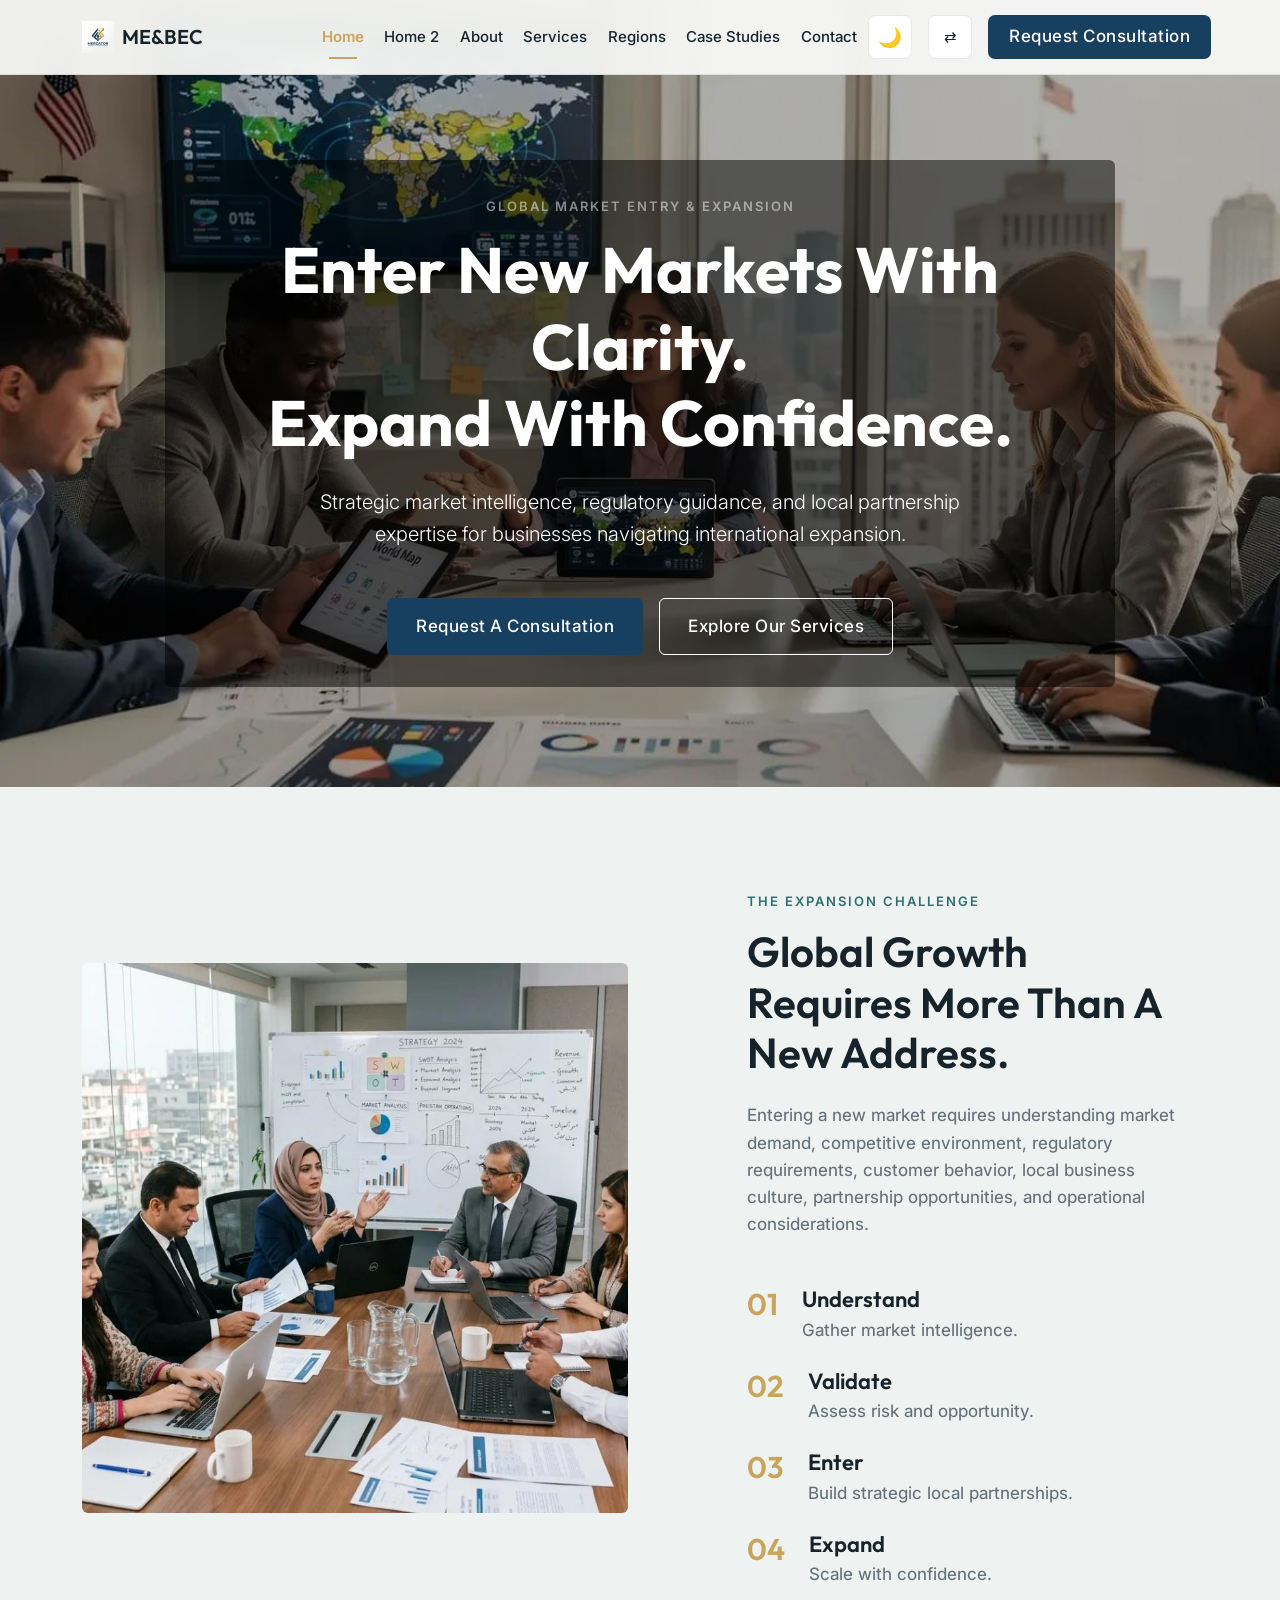
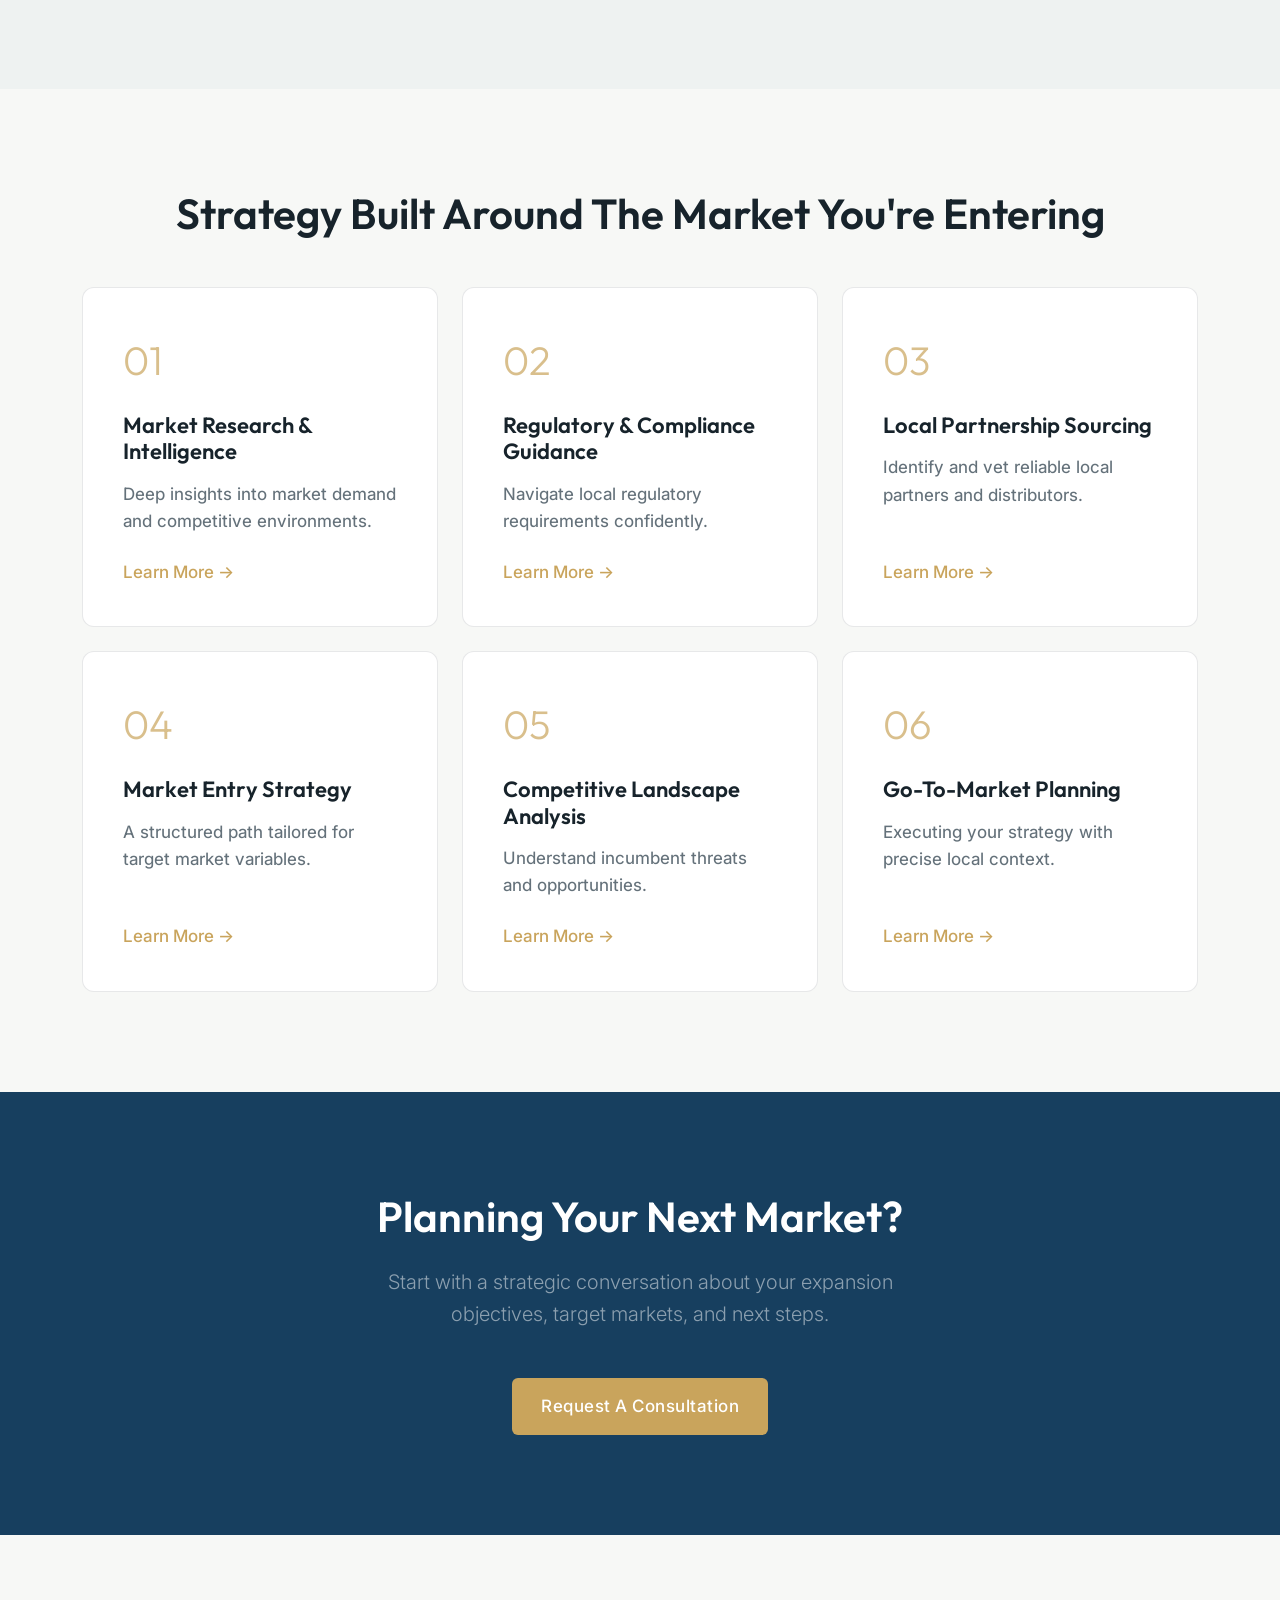
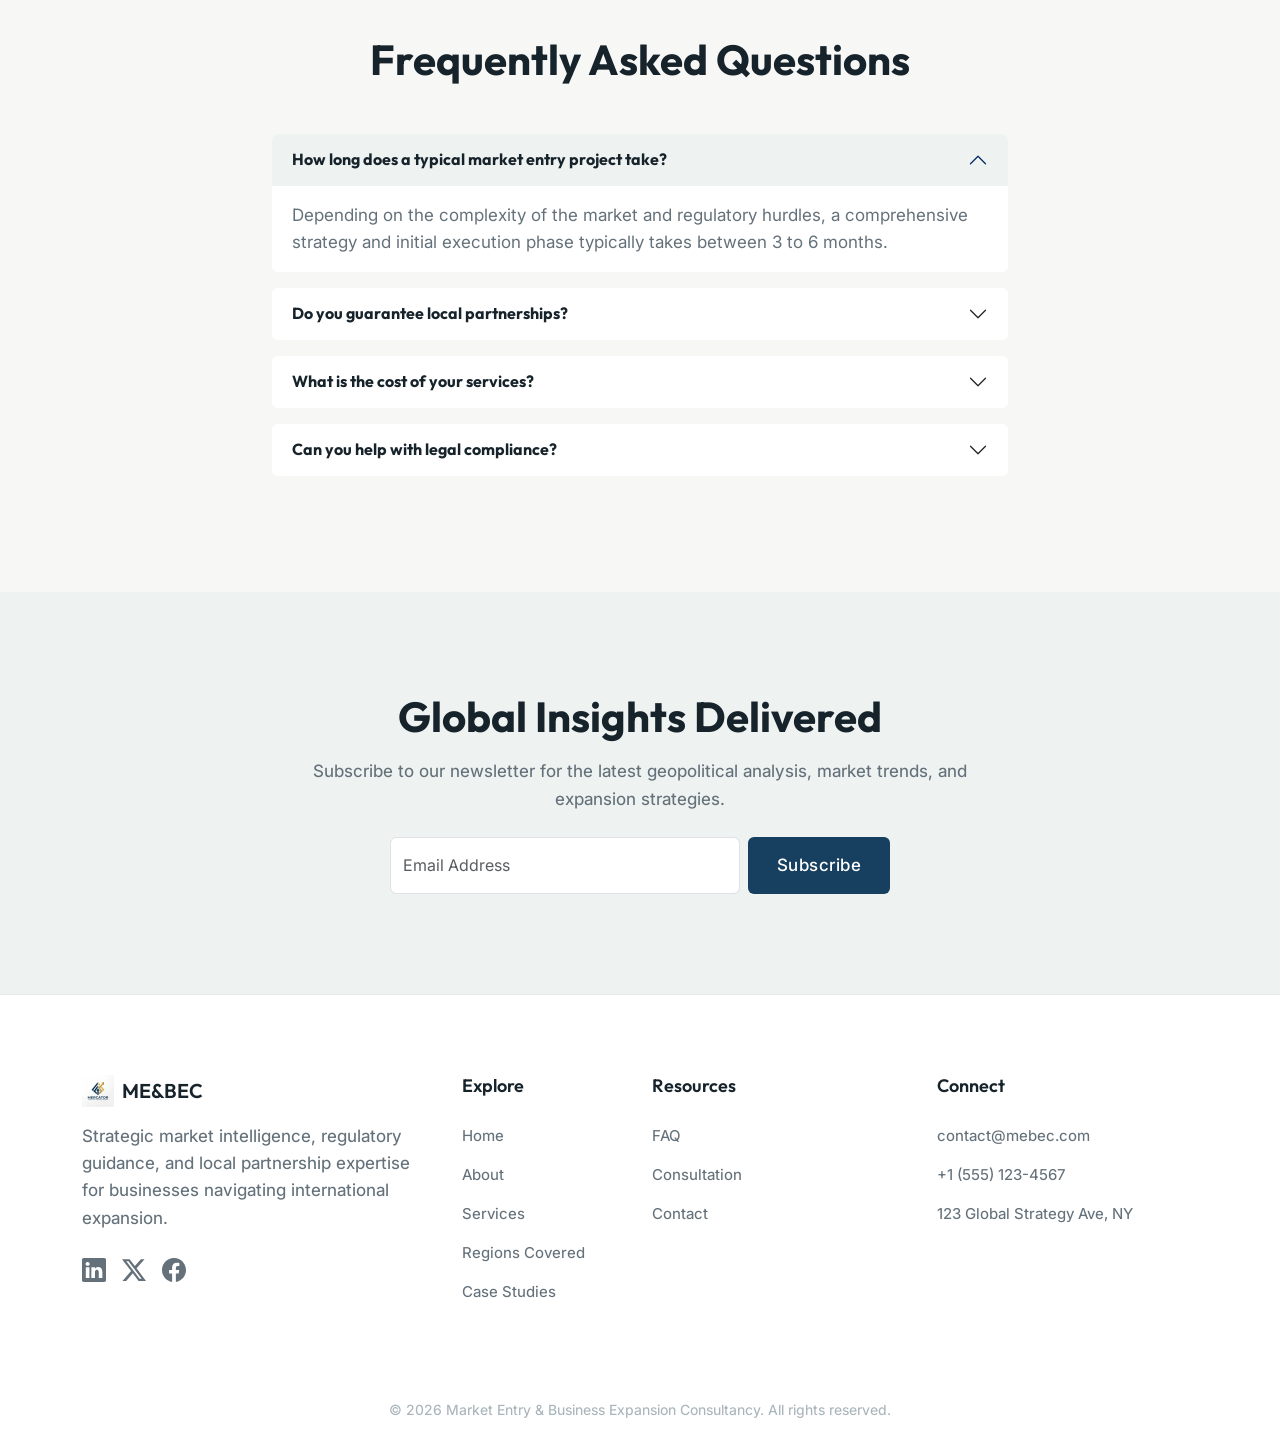
==== commit b688e16b: "changes" ====
--- a/index.html
+++ b/index.html
@@ -1,364 +1,376 @@
-<!DOCTYPE html>
-<!DOCTYPE html>
-
-<!DOCTYPE html>
-
-<!DOCTYPE html>
-
-<html data-theme="light" dir="ltr" lang="en">
-<head>
-<meta charset="utf-8"/>
-<meta content="width=device-width, initial-scale=1.0" name="viewport"/>
-<title>Market Entry &amp; Business Expansion Consultancy</title>
-<meta content="Strategic market intelligence, regulatory guidance, and local partnership expertise for businesses navigating international expansion." name="description"/>
-<!-- Fonts -->
-<link href="https://fonts.googleapis.com" rel="preconnect"/>
-<link crossorigin="" href="https://fonts.gstatic.com" rel="preconnect"/>
-<link href="https://fonts.googleapis.com/css2?family=Inter:wght@400;500;600&amp;family=Outfit:wght@300;400;500;600&amp;display=swap" rel="stylesheet"/>
-<!-- Bootstrap 5 CDN -->
-<link href="https://cdn.jsdelivr.net/npm/bootstrap@5.3.2/dist/css/bootstrap.min.css" rel="stylesheet"/>
-<!-- Custom CSS -->
-<link href="assets/css/style.css" rel="stylesheet"/>
-<link href="assets/css/dark-mode.css" rel="stylesheet"/>
-<link href="assets/css/rtl.css" rel="stylesheet"/>
-<!-- Favicon -->
-<link href="assets/images/favicon.ico" rel="icon" type="image/x-icon"/>
-</head>
-<body>
-<!-- NAVBAR -->
-<nav class="navbar navbar-expand-xl navbar-premium">
-<div class="container">
-<a class="navbar-brand d-flex align-items-center text-nowrap" href="index.html">
-<img alt="Logo" class="me-2 align-text-top" height="32" src="assets/images/logo.png" width="32"/>ME&amp;BEC
-            </a>
-<button aria-controls="mainNav" aria-expanded="false" aria-label="Toggle navigation" class="navbar-toggler border-0" data-bs-target="#mainNav" data-bs-toggle="collapse" type="button">
-<span class="navbar-toggler-icon"></span>
-</button>
-<div class="collapse navbar-collapse" id="mainNav">
-<ul class="navbar-nav mx-auto mb-2 mb-lg-0 align-items-center">
-<li class="nav-item"><a class="nav-link active" href="index.html">Home</a></li>
-<li class="nav-item"><a class="nav-link" href="home-2.html">Home 2</a></li>
-<li class="nav-item"><a class="nav-link" href="about.html">About</a></li>
-<li class="nav-item"><a class="nav-link" href="services.html">Services</a></li>
-<li class="nav-item"><a class="nav-link" href="regions.html">Regions</a></li>
-<li class="nav-item"><a class="nav-link" href="case-studies.html">Case Studies</a></li>
-<li class="nav-item"><a class="nav-link" href="contact.html">Contact</a></li>
-</ul>
-<div class="d-flex flex-column flex-xl-row align-items-center justify-content-center gap-3 ms-xl-auto mt-4 mt-xl-0 mb-4 mb-xl-0">
-<div class="d-flex gap-3 justify-content-center align-items-center">
-<a aria-label="Toggle Dark Mode" class="nav-link" href="#" id="theme-toggle" style="font-size: 1.2rem; text-decoration: none;">🌙</a>
-<a aria-label="Toggle RTL" class="nav-link" href="#" id="rtl-toggle" style="font-weight: 500; text-decoration: none;">⇄</a>
-</div>
-<a class="btn-premium" href="consultation.html">Request Consultation</a>
-</div>
-</div>
-</div>
-</nav>
-<!-- HERO SECTION -->
-<section class="hero-section" style="background-image: url('assets/images/home1-hero.jpg');background-position: center;background-repeat: no-repeat; background-size: cover;">
-<div class="hero-bg-pattern" style="background-color: rgba(0,0,0,0.6);"></div>
-<div class="container hero-content position-relative z-1">
-<div class="row align-items-center justify-content-center text-center">
-<div class="col-lg-10 fade-in-up rounded" style="background-color: rgba(0,0,0,0.5); padding: 2rem;">
-<span class="eyebrow text-white-50">GLOBAL MARKET ENTRY &amp; EXPANSION</span>
-<h1 class="display-3 fw-bold mb-4 text-white mx-auto" style="max-width: 900px;">Enter New Markets
-                        With Clarity.<br/>Expand With Confidence.</h1>
-<p class="lead mb-5 text-white mx-auto" style="max-width: 700px;">Strategic market intelligence,
-                        regulatory guidance, and local
-                        partnership expertise for businesses navigating international expansion.</p>
-<div class="d-flex flex-wrap justify-content-center gap-3">
-<a class="btn-premium" href="consultation.html">Request A Consultation</a>
-<a class="btn-premium btn-premium-outline text-white border-white" href="services.html" style="background: transparent;">Explore Our Services</a>
-</div>
-</div>
-</div>
-</div>
-</section>
-<!-- SECTION 2: THE EXPANSION CHALLENGE -->
-<section class="section-padding bg-light-alt">
-<div class="container">
-<div class="row align-items-center">
-<div class="col-lg-6 mb-5 mb-lg-0 fade-in-up">
-<img alt="Global Expansion Meeting" class="img-fluid rounded w-100" src="assets/images/expansion.jpg" style="border-radius: var(--border-radius-card); height: 550px; object-fit: cover;"/>
-</div>
-<div class="col-lg-5 offset-lg-1 fade-in-up">
-<span class="eyebrow">THE EXPANSION CHALLENGE</span>
-<h2 class="mb-4">Global Growth Requires More Than A New Address.</h2>
-<p class="mb-5 text-secondary">Entering a new market requires understanding market demand,
-                        competitive environment, regulatory requirements, customer behavior, local business culture,
-                        partnership opportunities, and operational considerations.</p>
-<div class="d-flex flex-column gap-4">
-<div class="d-flex align-items-start">
-<h3 class="text-accent me-4 mb-0">01</h3>
-<div>
-<h4 class="mb-1">Understand</h4>
-<p class="text-secondary mb-0">Gather market intelligence.</p>
-</div>
-</div>
-<div class="d-flex align-items-start">
-<h3 class="text-accent me-4 mb-0">02</h3>
-<div>
-<h4 class="mb-1">Validate</h4>
-<p class="text-secondary mb-0">Assess risk and opportunity.</p>
-</div>
-</div>
-<div class="d-flex align-items-start">
-<h3 class="text-accent me-4 mb-0">03</h3>
-<div>
-<h4 class="mb-1">Enter</h4>
-<p class="text-secondary mb-0">Build strategic local partnerships.</p>
-</div>
-</div>
-<div class="d-flex align-items-start">
-<h3 class="text-accent me-4 mb-0">04</h3>
-<div>
-<h4 class="mb-1">Expand</h4>
-<p class="text-secondary mb-0">Scale with confidence.</p>
-</div>
-</div>
-</div>
-</div>
-</div>
-</div>
-</section>
-<!-- SECTION 3: CORE CONSULTING SERVICES -->
-<section class="section-padding">
-<div class="container">
-<div class="text-center mb-5 fade-in-up">
-<h2 class="mb-3">Strategy Built Around The Market You're Entering</h2>
-</div>
-<div class="row g-4">
-<div class="col-md-6 col-lg-4 fade-in-up">
-<div class="premium-card h-100 d-flex flex-column">
-<div class="card-number">01</div>
-<h4 class="mb-3">Market Research &amp; Intelligence</h4>
-<p class="text-secondary mb-4">Deep insights into market demand and competitive environments.
-                        </p>
-<a class="text-accent fw-medium mt-auto" href="services.html">Learn More →</a>
-</div>
-</div>
-<div class="col-md-6 col-lg-4 fade-in-up">
-<div class="premium-card h-100 d-flex flex-column">
-<div class="card-number">02</div>
-<h4 class="mb-3">Regulatory &amp; Compliance Guidance</h4>
-<p class="text-secondary mb-4">Navigate local regulatory requirements confidently.</p>
-<a class="text-accent fw-medium mt-auto" href="services.html">Learn More →</a>
-</div>
-</div>
-<div class="col-md-6 col-lg-4 fade-in-up">
-<div class="premium-card h-100 d-flex flex-column">
-<div class="card-number">03</div>
-<h4 class="mb-3">Local Partnership Sourcing</h4>
-<p class="text-secondary mb-4">Identify and vet reliable local partners and distributors.</p>
-<a class="text-accent fw-medium mt-auto" href="services.html">Learn More →</a>
-</div>
-</div>
-<div class="col-md-6 col-lg-4 fade-in-up">
-<div class="premium-card h-100 d-flex flex-column">
-<div class="card-number">04</div>
-<h4 class="mb-3">Market Entry Strategy</h4>
-<p class="text-secondary mb-4">A structured path tailored for target market variables.</p>
-<a class="text-accent fw-medium mt-auto" href="services.html">Learn More →</a>
-</div>
-</div>
-<div class="col-md-6 col-lg-4 fade-in-up">
-<div class="premium-card h-100 d-flex flex-column">
-<div class="card-number">05</div>
-<h4 class="mb-3">Competitive Landscape Analysis</h4>
-<p class="text-secondary mb-4">Understand incumbent threats and opportunities.</p>
-<a class="text-accent fw-medium mt-auto" href="services.html">Learn More →</a>
-</div>
-</div>
-<div class="col-md-6 col-lg-4 fade-in-up">
-<div class="premium-card h-100 d-flex flex-column">
-<div class="card-number">06</div>
-<h4 class="mb-3">Go-To-Market Planning</h4>
-<p class="text-secondary mb-4">Executing your strategy with precise local context.</p>
-<a class="text-accent fw-medium mt-auto" href="services.html">Learn More →</a>
-</div>
-</div>
-</div>
-</div>
-</section>
-<!-- SECTION 8: CONSULTATION CTA -->
-<section class="section-padding review-section bg-light-alt">
-<div class="container">
-<div class="text-center mb-5"><span class="section-kicker">Built for your next move</span>
-<h2 class="fw-bold mt-2">Who We Help</h2>
-<p class="text-secondary mx-auto" style="max-width:760px">Every expansion challenge is different. We align market evidence, operating realities and local insight to the decision your team needs to make.</p>
-</div>
-<div class="row g-4">
-<div class="col-md-4"><article class="review-card"><img alt="Manufacturing business preparing for international expansion" src="assets/images/manufacture.avif"/><h3>Established Businesses</h3><p>Evaluate new territories, validate demand and build a practical route to sustainable international growth.</p><a class="btn-premium btn-premium-outline mt-2" href="consultation.html">Discuss your market</a></article></div>
-<div class="col-md-4"><article class="review-card"><img alt="Technology team planning a global launch" src="assets/images/tech.avif"/><h3>Growth-Stage Companies</h3><p>Prioritize launch markets, test assumptions and focus investment where opportunity and readiness meet.</p><a class="btn-premium btn-premium-outline mt-2" href="services.html">Explore services</a></article></div>
-<div class="col-md-4"><article class="review-card"><img alt="International business district and regional offices" src="assets/images/asia.jpg"/><h3>Market Expansion Teams</h3><p>Get support with local partner discovery, regulatory pathways and coordinated launch execution.</p><a class="btn-premium btn-premium-outline mt-2" href="regions.html">Explore regions</a></article></div>
-</div>
-</div>
-</section><section class="section-padding review-section">
-<div class="container">
-<div class="row align-items-end mb-4"><div class="col-lg-8"><span class="section-kicker">From insight to action</span><h2 class="fw-bold mt-2">Business Expansion Services</h2><p class="text-secondary">A connected set of services keeps your strategy grounded in local conditions and your execution focused on measurable decisions.</p></div><div class="col-lg-4 text-lg-end"><a class="btn-premium btn-premium-outline" href="services.html">View all services</a></div></div>
-<div class="row g-4">
-<div class="col-md-4"><article class="review-card"><h3>Market Validation</h3><p>Assess demand, competitors, customer expectations and commercial feasibility before committing resources.</p><a class="fw-semibold" href="services.html">View service →</a></article></div>
-<div class="col-md-4"><article class="review-card"><h3>Entry Strategy &amp; Readiness</h3><p>Compare entry models, define launch priorities and map regulatory, operational and financial dependencies.</p><a class="fw-semibold" href="services.html">View service →</a></article></div>
-<div class="col-md-4"><article class="review-card"><h3>Local Partner Development</h3><p>Identify and assess potential distributors, advisors and strategic partners aligned with your goals.</p><a class="fw-semibold" href="services.html">View service →</a></article></div>
-</div>
-</div>
-</section><section class="section-padding review-section bg-light-alt">
-<div class="container"><div class="text-center mb-5"><span class="section-kicker">A clear path forward</span><h2 class="fw-bold mt-2">Our Market Entry Process</h2><p class="text-secondary mx-auto" style="max-width:740px">A transparent, collaborative process turns uncertainty into a practical plan your team can act on.</p></div>
-<div class="row g-4">
-<div class="col-md-3"><article class="review-card"><span class="section-kicker">01 / Discover</span><h3>Define the opportunity</h3><p>Clarify objectives, constraints, target customers and the decisions that matter most.</p></article></div>
-<div class="col-md-3"><article class="review-card"><span class="section-kicker">02 / Validate</span><h3>Test the market</h3><p>Combine market research, competitor context and local insight to test assumptions.</p></article></div>
-<div class="col-md-3"><article class="review-card"><span class="section-kicker">03 / Plan</span><h3>Build the roadmap</h3><p>Set the entry model, launch sequence, partner needs and measures of progress.</p></article></div>
-<div class="col-md-3"><article class="review-card"><span class="section-kicker">04 / Execute</span><h3>Move with confidence</h3><p>Coordinate implementation and refine priorities as evidence and conditions evolve.</p></article></div>
-</div>
-</div>
-</section>
-<!-- SECTION 9: FAQ -->
-<section class="section-padding" id="faq">
-<div class="container fade-in-up">
-<h2 class="fw-bold mb-5 text-center">Frequently Asked Questions</h2>
-<div class="row justify-content-center">
-<div class="col-lg-8">
-<div class="accordion" id="homeFaq">
-<div class="accordion-item mb-3 border-0 rounded premium-card overflow-hidden p-0">
-<h2 class="accordion-header">
-<button class="accordion-button fw-bold bg-transparent" data-bs-target="#faq1" data-bs-toggle="collapse" type="button">
-                                    How long does a typical market entry project take?
-                                </button>
-</h2>
-<div class="accordion-collapse collapse show" data-bs-parent="#homeFaq" id="faq1">
-<div class="accordion-body text-secondary">
-                                    Depending on the complexity of the market and regulatory hurdles, a comprehensive
-                                    strategy and initial execution phase typically takes between 3 to 6 months.
-                                </div>
-</div>
-</div>
-<div class="accordion-item mb-3 border-0 rounded premium-card overflow-hidden p-0">
-<h2 class="accordion-header">
-<button class="accordion-button collapsed fw-bold bg-transparent" data-bs-target="#faq2" data-bs-toggle="collapse" type="button">
-                                    Do you guarantee local partnerships?
-                                </button>
-</h2>
-<div class="accordion-collapse collapse" data-bs-parent="#homeFaq" id="faq2">
-<div class="accordion-body text-secondary">
-                                    We provide a highly vetted shortlist of potential partners based on rigorous
-                                    criteria. While we facilitate the introductions and negotiations, the final
-                                    commercial agreement is at the discretion of both parties.
-                                </div>
-</div>
-</div>
-<div class="accordion-item mb-3 border-0 rounded premium-card overflow-hidden p-0">
-<h2 class="accordion-header">
-<button class="accordion-button collapsed fw-bold bg-transparent" data-bs-target="#faq3" data-bs-toggle="collapse" type="button">
-                                    What is the cost of your services?
-                                </button>
-</h2>
-<div class="accordion-collapse collapse" data-bs-parent="#homeFaq" id="faq3">
-<div class="accordion-body text-secondary">
-                                    Our fees are structured based on the specific requirements, market complexity, and
-                                    the duration of the engagement. We provide transparent pricing during our initial
-                                    consultation.
-                                </div>
-</div>
-</div>
-<div class="accordion-item mb-3 border-0 rounded premium-card overflow-hidden p-0">
-<h2 class="accordion-header">
-<button class="accordion-button collapsed fw-bold bg-transparent" data-bs-target="#faq4" data-bs-toggle="collapse" type="button">
-                                    Can you help with legal compliance?
-                                </button>
-</h2>
-<div class="accordion-collapse collapse" data-bs-parent="#homeFaq" id="faq4">
-<div class="accordion-body text-secondary">
-                                    Yes, we work with certified local legal experts to ensure that your business
-                                    structure, contracts, and operations comply entirely with regional laws and
-                                    regulations.
-                                </div>
-</div>
-</div>
-</div>
-</div>
-</div>
-</div>
-</section>
-<!-- SECTION 10: NEWSLETTER -->
-<section class="section-padding bg-light-alt text-center">
-<div class="container fade-in-up">
-<div class="row justify-content-center">
-<div class="col-md-8">
-<h2 class="fw-bold mb-3">Global Insights Delivered</h2>
-<p class="text-secondary mb-4">Subscribe to our newsletter for the latest geopolitical analysis,
-                        market trends, and expansion strategies.</p>
-<form class="d-flex mx-auto" style="max-width: 500px;">
-<input class="form-control me-2" placeholder="Email Address" required="" type="email"/>
-<button class="btn-premium" type="submit">Subscribe</button>
-</form>
-</div>
-</div>
-</div>
-</section>
-<!-- FOOTER -->
-<section class="section-padding text-center" style="background-color: var(--primary-color); color: white;">
-<div class="container fade-in-up">
-<h2 class="text-white mb-4">Planning Your Next Market?</h2>
-<p class="lead text-white-50 mb-5 mx-auto" style="max-width: 600px;">Start with a strategic conversation
-                about your expansion objectives, target markets, and next steps.</p>
-<a class="btn-premium" href="consultation.html" style="background-color: var(--accent-color); color: #fff;">Request A Consultation</a>
-</div>
-</section><footer class="footer-premium">
-<div class="container">
-<div class="row g-4">
-<div class="col-lg-4">
-<a class="navbar-brand text-decoration-none mb-3 d-flex align-items-center text-nowrap" href="index.html"><img alt="Logo" class="me-2 align-text-top" height="32" src="assets/images/logo.png" width="32"/>ME&amp;BEC</a>
-<p class="text-muted pe-lg-4">Strategic market intelligence, regulatory guidance, and local
-                        partnership expertise for businesses navigating international expansion.</p>
-<div class="d-flex gap-3 mt-4 footer-socials">
-<a class="text-muted" href="#" onmouseout="this.style.color=''" onmouseover="this.style.color='var(--accent-color)'" title="LinkedIn"><svg fill="currentColor" height="24" viewbox="0 0 16 16" width="24" xmlns="http://www.w3.org/2000/svg">
-<path d="M0 1.146C0 .513.526 0 1.175 0h13.65C15.474 0 16 .513 16 1.146v13.708c0 .633-.526 1.146-1.175 1.146H1.175C.526 16 0 15.487 0 14.854V1.146zm4.943 12.248V6.169H2.542v7.225h2.401zm-1.2-8.212c.837 0 1.358-.554 1.358-1.248-.015-.709-.52-1.248-1.342-1.248-.822 0-1.359.54-1.359 1.248 0 .694.521 1.248 1.327 1.248h.016zm4.908 8.212V9.359c0-.216.016-.432.08-.586.173-.431.568-.878 1.232-.878.869 0 1.216.662 1.216 1.634v3.865h2.401V9.25c0-2.22-1.184-3.252-2.764-3.252-1.274 0-1.845.7-2.165 1.193v.025h-.016a5.54 5.54 0 0 1 .016-.025V6.169h-2.4c.03.678 0 7.225 0 7.225h2.4z"></path>
-</svg></a>
-<a class="text-muted" href="#" onmouseout="this.style.color=''" onmouseover="this.style.color='var(--accent-color)'" title="Twitter"><svg fill="currentColor" height="24" viewbox="0 0 16 16" width="24" xmlns="http://www.w3.org/2000/svg">
-<path d="M12.6.75h2.454l-5.36 6.142L16 15.25h-4.937l-3.867-5.07-4.425 5.07H.316l5.733-6.57L0 .75h5.063l3.495 4.633L12.601.75Zm-.86 13.028h1.36L4.323 2.145H2.865l8.875 11.633Z"></path>
-</svg></a>
-<a class="text-muted" href="#" onmouseout="this.style.color=''" onmouseover="this.style.color='var(--accent-color)'" title="Facebook"><svg fill="currentColor" height="24" viewbox="0 0 16 16" width="24" xmlns="http://www.w3.org/2000/svg">
-<path d="M16 8.049c0-4.446-3.582-8.05-8-8.05C3.58 0-.002 3.603-.002 8.05c0 4.017 2.926 7.347 6.75 7.951v-5.625h-2.03V8.05H6.75V6.275c0-2.017 1.195-3.131 3.022-3.131.876 0 1.791.157 1.791.157v1.98h-1.009c-.993 0-1.303.621-1.303 1.258v1.51h2.218l-.354 2.326H9.25V16c3.824-.604 6.75-3.934 6.75-7.951z"></path>
-</svg></a>
-</div>
-</div>
-<div class="col-lg-2">
-<h5>Explore</h5>
-<ul class="footer-links">
-<li><a href="index.html">Home</a></li>
-<li><a href="about.html">About</a></li>
-<li><a href="services.html">Services</a></li>
-<li><a href="regions.html">Regions Covered</a></li>
-<li><a href="case-studies.html">Case Studies</a></li>
-</ul>
-</div>
-<div class="col-lg-3">
-<h5>Resources</h5>
-<ul class="footer-links">
-<li><a href="contact.html#faq">FAQ</a></li>
-<li><a href="consultation.html">Consultation</a></li>
-<li><a href="contact.html">Contact</a></li>
-</ul>
-</div>
-<div class="col-lg-3">
-<h5>Connect</h5>
-<ul class="footer-links">
-<li><a href="mailto:contact@mebec.com">contact@mebec.com</a></li>
-<li><a href="tel:+15551234567">+1 (555) 123-4567</a></li>
-<li><a href="#">123 Global Strategy Ave, NY</a></li>
-</ul>
-</div>
-</div>
-<div class="footer-bottom text-center">
-<p class="mb-0">© 2026 Market Entry &amp; Business Expansion Consultancy. All rights reserved.</p>
-</div>
-</div>
-</footer>
-<!-- Scroll To Top -->
-<button aria-label="Scroll to top" class="btn-premium rounded-circle" id="scrollTopBtn" style="position: fixed; bottom: 20px; right: 20px; display: none; z-index: 99; padding: 10px 15px; border: none; font-weight: bold;">↑</button>
-<!-- Bootstrap JS -->
-<script src="https://cdn.jsdelivr.net/npm/bootstrap@5.3.2/dist/js/bootstrap.bundle.min.js"></script>
-<!-- Main JS -->
-<script src="assets/js/main.js"></script>
-</body>
+<!DOCTYPE html>
+<html lang="en" dir="ltr" data-theme="light">
+
+<head>
+    <meta charset="UTF-8">
+    <meta name="viewport" content="width=device-width, initial-scale=1.0">
+    <title>Market Entry & Business Expansion Consultancy</title>
+    <meta name="description"
+        content="Strategic market intelligence, regulatory guidance, and local partnership expertise for businesses navigating international expansion.">
+
+    <!-- Fonts -->
+    <link rel="preconnect" href="https://fonts.googleapis.com">
+    <link rel="preconnect" href="https://fonts.gstatic.com" crossorigin>
+    <link
+        href="https://fonts.googleapis.com/css2?family=Inter:wght@400;500;600&family=Outfit:wght@300;400;500;600&display=swap"
+        rel="stylesheet">
+
+    <!-- Bootstrap 5 CDN -->
+    <link href="https://cdn.jsdelivr.net/npm/bootstrap@5.3.2/dist/css/bootstrap.min.css" rel="stylesheet">
+
+    <!-- Custom CSS -->
+    <link rel="stylesheet" href="assets/css/style.css">
+    <link rel="stylesheet" href="assets/css/dark-mode.css">
+    <link rel="stylesheet" href="assets/css/rtl.css">
+    <!-- Favicon -->
+    <link rel="icon" type="image/x-icon" href="assets/images/favicon.ico">
+</head>
+
+<body>
+
+    <!-- NAVBAR -->
+    <nav class="navbar navbar-expand-xl navbar-premium">
+        <div class="container">
+            <a class="navbar-brand d-flex align-items-center text-nowrap" href="index.html">
+                <img src="assets/images/logo.png" alt="Logo" width="32" height="32" class="me-2 align-text-top">ME&BEC
+            </a>
+            <button class="navbar-toggler border-0" type="button" data-bs-toggle="collapse" data-bs-target="#mainNav"
+                aria-controls="mainNav" aria-expanded="false" aria-label="Toggle navigation">
+                <span class="navbar-toggler-icon"></span>
+            </button>
+            <div class="collapse navbar-collapse" id="mainNav">
+                <ul class="navbar-nav mx-auto mb-2 mb-lg-0 align-items-center">
+                    <li class="nav-item"><a class="nav-link active" href="index.html">Home</a></li>
+                    <li class="nav-item"><a class="nav-link" href="home-2.html">Home 2</a></li>
+                    <li class="nav-item"><a class="nav-link" href="about.html">About</a></li>
+                    <li class="nav-item"><a class="nav-link" href="services.html">Services</a></li>
+                    <li class="nav-item"><a class="nav-link" href="regions.html">Regions</a></li>
+                    <li class="nav-item"><a class="nav-link" href="case-studies.html">Case Studies</a></li>
+                    <li class="nav-item"><a class="nav-link" href="contact.html">Contact</a></li>
+                </ul>
+                <div
+                    class="d-flex flex-column flex-xl-row align-items-center justify-content-center gap-3 ms-xl-auto mt-4 mt-xl-0 mb-4 mb-xl-0">
+                    <div class="d-flex gap-3 justify-content-center align-items-center">
+                        <a href="#" id="theme-toggle" class="nav-link" aria-label="Toggle Dark Mode"
+                            style="font-size: 1.2rem; text-decoration: none;">🌙</a>
+                        <a href="#" id="rtl-toggle" class="nav-link" aria-label="Toggle RTL"
+                            style="font-weight: 500; text-decoration: none;">⇄</a>
+                    </div>
+                    <a class="btn-premium" href="consultation.html">Request Consultation</a>
+                </div>
+            </div>
+        </div>
+    </nav>
+
+    <!-- HERO SECTION -->
+    <section class="hero-section"
+        style="background-image: url('assets/images/home1-hero.jpg');background-position: center;background-repeat: no-repeat; background-size: cover;">
+        <div class="hero-bg-pattern" style="background-color: rgba(0,0,0,0.6);"></div>
+        <div class="container hero-content position-relative z-1">
+            <div class="row align-items-center justify-content-center text-center">
+                <div class="col-lg-10 fade-in-up rounded" style="background-color: rgba(0,0,0,0.5); padding: 2rem;">
+                    <span class="eyebrow text-white-50">GLOBAL MARKET ENTRY & EXPANSION</span>
+                    <h1 class="display-3 fw-bold mb-4 text-white mx-auto" style="max-width: 900px;">Enter New Markets
+                        With Clarity.<br>Expand With Confidence.</h1>
+                    <p class="lead mb-5 text-white mx-auto" style="max-width: 700px;">Strategic market intelligence,
+                        regulatory guidance, and local
+                        partnership expertise for businesses navigating international expansion.</p>
+
+                    <div class="d-flex flex-wrap justify-content-center gap-3">
+                        <a href="consultation.html" class="btn-premium">Request A Consultation</a>
+                        <a href="services.html" class="btn-premium btn-premium-outline text-white border-white"
+                            style="background: transparent;">Explore Our Services</a>
+                    </div>
+                </div>
+            </div>
+        </div>
+    </section>
+
+    <!-- SECTION 2: THE EXPANSION CHALLENGE -->
+    <section class="section-padding bg-light-alt">
+        <div class="container">
+            <div class="row align-items-center">
+                <div class="col-lg-6 mb-5 mb-lg-0 fade-in-up">
+                    <img src="assets/images/expansion.jpg" alt="Global Expansion Meeting"
+                        class="img-fluid rounded w-100"
+                        style="border-radius: var(--border-radius-card); height: 550px; object-fit: cover;">
+                </div>
+                <div class="col-lg-5 offset-lg-1 fade-in-up">
+                    <span class="eyebrow">THE EXPANSION CHALLENGE</span>
+                    <h2 class="mb-4">Global Growth Requires More Than A New Address.</h2>
+                    <p class="mb-5 text-secondary">Entering a new market requires understanding market demand,
+                        competitive environment, regulatory requirements, customer behavior, local business culture,
+                        partnership opportunities, and operational considerations.</p>
+
+                    <div class="d-flex flex-column gap-4">
+                        <div class="d-flex align-items-start">
+                            <h3 class="text-accent me-4 mb-0">01</h3>
+                            <div>
+                                <h4 class="mb-1">Understand</h4>
+                                <p class="text-secondary mb-0">Gather market intelligence.</p>
+                            </div>
+                        </div>
+                        <div class="d-flex align-items-start">
+                            <h3 class="text-accent me-4 mb-0">02</h3>
+                            <div>
+                                <h4 class="mb-1">Validate</h4>
+                                <p class="text-secondary mb-0">Assess risk and opportunity.</p>
+                            </div>
+                        </div>
+                        <div class="d-flex align-items-start">
+                            <h3 class="text-accent me-4 mb-0">03</h3>
+                            <div>
+                                <h4 class="mb-1">Enter</h4>
+                                <p class="text-secondary mb-0">Build strategic local partnerships.</p>
+                            </div>
+                        </div>
+                        <div class="d-flex align-items-start">
+                            <h3 class="text-accent me-4 mb-0">04</h3>
+                            <div>
+                                <h4 class="mb-1">Expand</h4>
+                                <p class="text-secondary mb-0">Scale with confidence.</p>
+                            </div>
+                        </div>
+                    </div>
+                </div>
+            </div>
+        </div>
+    </section>
+
+    <!-- SECTION 3: CORE CONSULTING SERVICES -->
+    <section class="section-padding">
+        <div class="container">
+            <div class="text-center mb-5 fade-in-up">
+                <h2 class="mb-3">Strategy Built Around The Market You're Entering</h2>
+            </div>
+            <div class="row g-4">
+                <div class="col-md-6 col-lg-4 fade-in-up">
+                    <div class="premium-card h-100 d-flex flex-column">
+                        <div class="card-number">01</div>
+                        <h4 class="mb-3">Market Research & Intelligence</h4>
+                        <p class="text-secondary mb-4">Deep insights into market demand and competitive environments.
+                        </p>
+                        <a href="service-details.html" class="text-accent fw-medium mt-auto">Learn More →</a>
+                    </div>
+                </div>
+                <div class="col-md-6 col-lg-4 fade-in-up">
+                    <div class="premium-card h-100 d-flex flex-column">
+                        <div class="card-number">02</div>
+                        <h4 class="mb-3">Regulatory & Compliance Guidance</h4>
+                        <p class="text-secondary mb-4">Navigate local regulatory requirements confidently.</p>
+                        <a href="service-details.html" class="text-accent fw-medium mt-auto">Learn More →</a>
+                    </div>
+                </div>
+                <div class="col-md-6 col-lg-4 fade-in-up">
+                    <div class="premium-card h-100 d-flex flex-column">
+                        <div class="card-number">03</div>
+                        <h4 class="mb-3">Local Partnership Sourcing</h4>
+                        <p class="text-secondary mb-4">Identify and vet reliable local partners and distributors.</p>
+                        <a href="service-details.html" class="text-accent fw-medium mt-auto">Learn More →</a>
+                    </div>
+                </div>
+                <div class="col-md-6 col-lg-4 fade-in-up">
+                    <div class="premium-card h-100 d-flex flex-column">
+                        <div class="card-number">04</div>
+                        <h4 class="mb-3">Market Entry Strategy</h4>
+                        <p class="text-secondary mb-4">A structured path tailored for target market variables.</p>
+                        <a href="service-details.html" class="text-accent fw-medium mt-auto">Learn More →</a>
+                    </div>
+                </div>
+                <div class="col-md-6 col-lg-4 fade-in-up">
+                    <div class="premium-card h-100 d-flex flex-column">
+                        <div class="card-number">05</div>
+                        <h4 class="mb-3">Competitive Landscape Analysis</h4>
+                        <p class="text-secondary mb-4">Understand incumbent threats and opportunities.</p>
+                        <a href="service-details.html" class="text-accent fw-medium mt-auto">Learn More →</a>
+                    </div>
+                </div>
+                <div class="col-md-6 col-lg-4 fade-in-up">
+                    <div class="premium-card h-100 d-flex flex-column">
+                        <div class="card-number">06</div>
+                        <h4 class="mb-3">Go-To-Market Planning</h4>
+                        <p class="text-secondary mb-4">Executing your strategy with precise local context.</p>
+                        <a href="service-details.html" class="text-accent fw-medium mt-auto">Learn More →</a>
+                    </div>
+                </div>
+            </div>
+        </div>
+    </section>
+
+    <!-- SECTION 8: CONSULTATION CTA -->
+    <section class="section-padding text-center" style="background-color: var(--primary-color); color: white;">
+        <div class="container fade-in-up">
+            <h2 class="text-white mb-4">Planning Your Next Market?</h2>
+            <p class="lead text-white-50 mb-5 mx-auto" style="max-width: 600px;">Start with a strategic conversation
+                about your expansion objectives, target markets, and next steps.</p>
+            <a href="consultation.html" class="btn-premium"
+                style="background-color: var(--accent-color); color: #fff;">Request A Consultation</a>
+        </div>
+    </section>
+
+    <!-- SECTION 9: FAQ -->
+    <section class="section-padding">
+        <div class="container fade-in-up">
+            <h2 class="fw-bold mb-5 text-center">Frequently Asked Questions</h2>
+            <div class="row justify-content-center">
+                <div class="col-lg-8">
+                    <div class="accordion" id="homeFaq">
+                        <div class="accordion-item mb-3 border-0 rounded premium-card overflow-hidden p-0">
+                            <h2 class="accordion-header">
+                                <button class="accordion-button fw-bold bg-transparent" type="button"
+                                    data-bs-toggle="collapse" data-bs-target="#faq1">
+                                    How long does a typical market entry project take?
+                                </button>
+                            </h2>
+                            <div id="faq1" class="accordion-collapse collapse show" data-bs-parent="#homeFaq">
+                                <div class="accordion-body text-secondary">
+                                    Depending on the complexity of the market and regulatory hurdles, a comprehensive
+                                    strategy and initial execution phase typically takes between 3 to 6 months.
+                                </div>
+                            </div>
+                        </div>
+                        <div class="accordion-item mb-3 border-0 rounded premium-card overflow-hidden p-0">
+                            <h2 class="accordion-header">
+                                <button class="accordion-button collapsed fw-bold bg-transparent" type="button"
+                                    data-bs-toggle="collapse" data-bs-target="#faq2">
+                                    Do you guarantee local partnerships?
+                                </button>
+                            </h2>
+                            <div id="faq2" class="accordion-collapse collapse" data-bs-parent="#homeFaq">
+                                <div class="accordion-body text-secondary">
+                                    We provide a highly vetted shortlist of potential partners based on rigorous
+                                    criteria. While we facilitate the introductions and negotiations, the final
+                                    commercial agreement is at the discretion of both parties.
+                                </div>
+                            </div>
+                        </div>
+                        <div class="accordion-item mb-3 border-0 rounded premium-card overflow-hidden p-0">
+                            <h2 class="accordion-header">
+                                <button class="accordion-button collapsed fw-bold bg-transparent" type="button"
+                                    data-bs-toggle="collapse" data-bs-target="#faq3">
+                                    What is the cost of your services?
+                                </button>
+                            </h2>
+                            <div id="faq3" class="accordion-collapse collapse" data-bs-parent="#homeFaq">
+                                <div class="accordion-body text-secondary">
+                                    Our fees are structured based on the specific requirements, market complexity, and
+                                    the duration of the engagement. We provide transparent pricing during our initial
+                                    consultation.
+                                </div>
+                            </div>
+                        </div>
+                        <div class="accordion-item mb-3 border-0 rounded premium-card overflow-hidden p-0">
+                            <h2 class="accordion-header">
+                                <button class="accordion-button collapsed fw-bold bg-transparent" type="button"
+                                    data-bs-toggle="collapse" data-bs-target="#faq4">
+                                    Can you help with legal compliance?
+                                </button>
+                            </h2>
+                            <div id="faq4" class="accordion-collapse collapse" data-bs-parent="#homeFaq">
+                                <div class="accordion-body text-secondary">
+                                    Yes, we work with certified local legal experts to ensure that your business
+                                    structure, contracts, and operations comply entirely with regional laws and
+                                    regulations.
+                                </div>
+                            </div>
+                        </div>
+                    </div>
+                </div>
+            </div>
+        </div>
+    </section>
+
+    <!-- SECTION 10: NEWSLETTER -->
+    <section class="section-padding bg-light-alt text-center">
+        <div class="container fade-in-up">
+            <div class="row justify-content-center">
+                <div class="col-md-8">
+                    <h2 class="fw-bold mb-3">Global Insights Delivered</h2>
+                    <p class="text-secondary mb-4">Subscribe to our newsletter for the latest geopolitical analysis,
+                        market trends, and expansion strategies.</p>
+                    <form class="d-flex mx-auto" style="max-width: 500px;">
+                        <input type="email" class="form-control me-2" placeholder="Email Address" required>
+                        <button type="submit" class="btn-premium">Subscribe</button>
+                    </form>
+                </div>
+            </div>
+        </div>
+    </section>
+
+    <!-- FOOTER -->
+    <footer class="footer-premium">
+        <div class="container">
+            <div class="row g-4">
+                <div class="col-lg-4">
+                    <a href="index.html"
+                        class="navbar-brand text-decoration-none mb-3 d-flex align-items-center text-nowrap"><img
+                            src="assets/images/logo.png" alt="Logo" width="32" height="32"
+                            class="me-2 align-text-top">ME&BEC</a>
+                    <p class="text-muted pe-lg-4">Strategic market intelligence, regulatory guidance, and local
+                        partnership expertise for businesses navigating international expansion.</p>
+                    <div class="d-flex gap-3 mt-4 footer-socials">
+                        <a href="#" class="text-muted" onmouseover="this.style.color='var(--accent-color)'"
+                            onmouseout="this.style.color=''" title="LinkedIn"><svg xmlns="http://www.w3.org/2000/svg"
+                                width="24" height="24" fill="currentColor" viewBox="0 0 16 16">
+                                <path
+                                    d="M0 1.146C0 .513.526 0 1.175 0h13.65C15.474 0 16 .513 16 1.146v13.708c0 .633-.526 1.146-1.175 1.146H1.175C.526 16 0 15.487 0 14.854V1.146zm4.943 12.248V6.169H2.542v7.225h2.401zm-1.2-8.212c.837 0 1.358-.554 1.358-1.248-.015-.709-.52-1.248-1.342-1.248-.822 0-1.359.54-1.359 1.248 0 .694.521 1.248 1.327 1.248h.016zm4.908 8.212V9.359c0-.216.016-.432.08-.586.173-.431.568-.878 1.232-.878.869 0 1.216.662 1.216 1.634v3.865h2.401V9.25c0-2.22-1.184-3.252-2.764-3.252-1.274 0-1.845.7-2.165 1.193v.025h-.016a5.54 5.54 0 0 1 .016-.025V6.169h-2.4c.03.678 0 7.225 0 7.225h2.4z" />
+                            </svg></a>
+                        <a href="#" class="text-muted" onmouseover="this.style.color='var(--accent-color)'"
+                            onmouseout="this.style.color=''" title="Twitter"><svg xmlns="http://www.w3.org/2000/svg"
+                                width="24" height="24" fill="currentColor" viewBox="0 0 16 16">
+                                <path
+                                    d="M12.6.75h2.454l-5.36 6.142L16 15.25h-4.937l-3.867-5.07-4.425 5.07H.316l5.733-6.57L0 .75h5.063l3.495 4.633L12.601.75Zm-.86 13.028h1.36L4.323 2.145H2.865l8.875 11.633Z" />
+                            </svg></a>
+                        <a href="#" class="text-muted" onmouseover="this.style.color='var(--accent-color)'"
+                            onmouseout="this.style.color=''" title="Facebook"><svg xmlns="http://www.w3.org/2000/svg"
+                                width="24" height="24" fill="currentColor" viewBox="0 0 16 16">
+                                <path
+                                    d="M16 8.049c0-4.446-3.582-8.05-8-8.05C3.58 0-.002 3.603-.002 8.05c0 4.017 2.926 7.347 6.75 7.951v-5.625h-2.03V8.05H6.75V6.275c0-2.017 1.195-3.131 3.022-3.131.876 0 1.791.157 1.791.157v1.98h-1.009c-.993 0-1.303.621-1.303 1.258v1.51h2.218l-.354 2.326H9.25V16c3.824-.604 6.75-3.934 6.75-7.951z" />
+                            </svg></a>
+                    </div>
+                </div>
+                <div class="col-lg-2">
+                    <h5>Explore</h5>
+                    <ul class="footer-links">
+                        <li><a href="index.html">Home</a></li>
+                        <li><a href="about.html">About</a></li>
+                        <li><a href="services.html">Services</a></li>
+                        <li><a href="regions.html">Regions Covered</a></li>
+                        <li><a href="case-studies.html">Case Studies</a></li>
+                    </ul>
+                </div>
+                <div class="col-lg-3">
+                    <h5>Resources</h5>
+                    <ul class="footer-links">
+                        <li><a href="faq.html">FAQ</a></li>
+                        <li><a href="consultation.html">Consultation</a></li>
+                        <li><a href="contact.html">Contact</a></li>
+                    </ul>
+                </div>
+                <div class="col-lg-3">
+                    <h5>Connect</h5>
+                    <ul class="footer-links">
+                        <li><a href="mailto:contact@mebec.com">contact@mebec.com</a></li>
+                        <li><a href="tel:+15551234567">+1 (555) 123-4567</a></li>
+                        <li><a href="#">123 Global Strategy Ave, NY</a></li>
+                    </ul>
+                </div>
+            </div>
+            <div class="footer-bottom text-center">
+                <p class="mb-0">&copy; 2026 Market Entry & Business Expansion Consultancy. All rights reserved.</p>
+            </div>
+        </div>
+    </footer>
+
+    <!-- Scroll To Top -->
+    <button id="scrollTopBtn" class="btn-premium rounded-circle" aria-label="Scroll to top"
+        style="position: fixed; bottom: 20px; right: 20px; display: none; z-index: 99; padding: 10px 15px; border: none; font-weight: bold;">↑</button>
+
+    <!-- Bootstrap JS -->
+    <script src="https://cdn.jsdelivr.net/npm/bootstrap@5.3.2/dist/js/bootstrap.bundle.min.js"></script>
+
+    <!-- Main JS -->
+    <script src="assets/js/main.js"></script>
+</body>
+
 </html>
--- a/assets/css/style.css
+++ b/assets/css/style.css
@@ -605,4 +605,63 @@
     flex: 0 0 50%;
     max-width: 50%;
   }
-}+}
+
+/* CLIENT REVIEW FIXES — ME&BEC */
+h2, h3, h4, h5, h6 { font-weight: 600; }
+p, li { font-weight: 450; }
+.navbar-premium .container { gap: 1rem; }
+.navbar-premium .navbar-nav { gap: clamp(2px, .35vw, 7px); }
+.navbar-premium .nav-link { padding: 10px 9px; }
+.navbar-premium .btn-premium,
+.navbar-premium #theme-toggle,
+.navbar-premium #rtl-toggle {
+  min-height: 44px; height: 44px; border-radius: 7px;
+  display: inline-flex; align-items: center; justify-content: center;
+  box-sizing: border-box;
+}
+.navbar-premium #theme-toggle,
+.navbar-premium #rtl-toggle {
+  min-width: 44px; padding: 0 12px; border: 1px solid var(--border-color);
+  background: var(--bg-card); text-decoration: none;
+}
+.navbar-premium .btn-premium { padding: 0 20px; white-space: nowrap; }
+.navbar-premium .navbar-brand img { object-fit: contain; }
+.nav-link.active { font-weight: 600; }
+.premium-card, .service-card, .expertise-card, .case-card {
+  transition: transform .28s ease, box-shadow .28s ease, border-color .28s ease;
+}
+.premium-card:hover, .service-card:hover, .expertise-card:hover, .case-card:hover {
+  transform: translateY(-6px); box-shadow: 0 18px 38px rgba(23,63,95,.13);
+  border-color: var(--accent-color);
+}
+.review-section { position: relative; isolation: isolate; }
+.review-section::before { content:""; position:absolute; inset:0; z-index:-1; opacity:.08;
+  background-image: linear-gradient(135deg, var(--secondary-color) 1px, transparent 1px);
+  background-size: 24px 24px; pointer-events:none; }
+.review-section .section-kicker { color: var(--secondary-color); text-transform: uppercase;
+  letter-spacing: 1.8px; font-size: .78rem; font-weight: 700; }
+.review-card { height:100%; padding:1.6rem; border:1px solid var(--border-color);
+  border-radius:var(--border-radius-card); background:var(--bg-card); }
+.review-card img { width:100%; height:210px; object-fit:cover; border-radius:9px; margin-bottom:1rem; }
+.review-card h3 { font-size:1.25rem; }
+.review-card p { color:var(--text-secondary); }
+@media (max-width: 1199.98px) {
+ .navbar-premium .navbar-collapse { padding: 1rem 0; max-height: calc(100vh - 85px); overflow-y:auto; }
+ .navbar-premium .navbar-nav { align-items: stretch !important; gap: 0; }
+ .navbar-premium .nav-link { padding: 11px 14px; }
+ .navbar-premium .navbar-collapse > .d-flex { width:100%; }
+}
+@media (max-width: 575.98px) {
+ .section-padding { padding: 64px 0; }
+ .navbar-premium .btn-premium { white-space: normal; text-align:center; }
+}
+
+.navbar-premium #theme-toggle::after, .navbar-premium #rtl-toggle::after { display:none; }
+.navbar-premium #theme-toggle:hover, .navbar-premium #rtl-toggle:hover { border-color:var(--accent-color); transform:translateY(-1px); }
+a:focus-visible, button:focus-visible, input:focus-visible, select:focus-visible, textarea:focus-visible {
+ outline:3px solid var(--accent-color); outline-offset:3px;
+}
+.review-card a { display:inline-flex; align-items:center; gap:.35rem; }
+.review-card img { transition: transform .35s ease; }
+.review-card:hover img { transform: scale(1.015); }
--- a/assets/css/dark-mode.css
+++ b/assets/css/dark-mode.css
@@ -108,3 +108,20 @@
   fill: var(--accent-color);
   transform: translateY(-3px) scale(1.1);
 }
+
+
+/* CLIENT REVIEW FIXES — differentiated dark surfaces and accessible contrast */
+[data-theme="dark"] section:nth-of-type(even) { background-color: #10212B !important; }
+[data-theme="dark"] section:nth-of-type(odd) { background-color: #0B151C !important; }
+[data-theme="dark"] .review-section { background-color:#132833 !important; }
+[data-theme="dark"] .review-card,
+[data-theme="dark"] .premium-card { background-color:#172D38 !important; border-color:rgba(255,255,255,.12) !important; }
+[data-theme="dark"] .review-section .section-kicker,
+[data-theme="dark"] .eyebrow { color:#E4C77E !important; }
+[data-theme="dark"] .btn-premium { color:#fff !important; }
+[data-theme="dark"] .navbar-premium #theme-toggle,
+[data-theme="dark"] .navbar-premium #rtl-toggle { background:#172D38; border-color:rgba(255,255,255,.18); color:#F4F7F6 !important; }
+[data-theme="dark"] .navbar-premium .nav-link.active { color:#E4C77E !important; }
+[data-theme="dark"] .accordion-item { background:#172D38 !important; color:var(--text-primary) !important; border-color:rgba(255,255,255,.12) !important; }
+[data-theme="dark"] .accordion-button { color:var(--text-primary) !important; }
+[data-theme="dark"] .accordion-button:not(.collapsed) { background:#203B48 !important; }
--- a/assets/css/rtl.css
+++ b/assets/css/rtl.css
@@ -1,103 +1,103 @@
-/* 
-==================================================
-  RTL STYLES
-================================================== 
-*/
-
-[dir="rtl"] {
-  text-align: right;
-}
-
-[dir="rtl"] .navbar-premium .navbar-nav {
-  margin-left: auto;
-  margin-right: 0 !important;
-}
-
-[dir="rtl"] .nav-link::after {
-  left: auto;
-  right: 15px;
-}
-
-[dir="rtl"] .footer-links a:hover {
-  padding-left: 0;
-  padding-right: 5px;
-}
-
-[dir="rtl"] .ms-auto,
-[dir="rtl"] .ms-xl-auto {
-  margin-right: auto !important;
-  margin-left: 0 !important;
-}
-
-[dir="rtl"] .me-auto {
-  margin-left: auto !important;
-  margin-right: 0 !important;
-}
-
-[dir="rtl"] .ps-4 {
-  padding-right: 1.5rem !important;
-  padding-left: 0 !important;
-}
-[dir="rtl"] .pe-4 {
-  padding-left: 1.5rem !important;
-  padding-right: 0 !important;
-}
-
-/* logical properties should be used for margin/padding ideally, 
-but for bootstrap resets in RTL this helps */
-
-/* Custom RTL Fixes */
-/* 7. rtl mode all content align properly */
-[dir="rtl"] body {
-  direction: rtl;
-  text-align: right;
-}
-
-[dir="rtl"] .row {
-  flex-direction: row-reverse;
-}
-
-[dir="rtl"] .text-start {
-  text-align: right !important;
-}
-
-[dir="rtl"] .text-end {
-  text-align: left !important;
-}
-
-[dir="rtl"] .me-1, [dir="rtl"] .me-3, [dir="rtl"] .me-4, [dir="rtl"] .me-5 {
-  margin-right: 0 !important;
-  margin-left: var(--bs-spacer, 1rem) !important;
-}
-
-[dir="rtl"] .me-2 {
-  margin-right: 0 !important;
-  margin-left: 0.5rem !important;
-}
-/* 8. rtl mode all section pages remove underline for buttons */
-[dir="rtl"] .btn,
-[dir="rtl"] .btn-premium,
-[dir="rtl"] .btn-premium-outline,
-[dir="rtl"] a {
-  text-decoration: none !important;
-}
-
-@media (min-width: 1200px) {
-    [dir="rtl"] #mainNav > .d-flex {
-        justify-content: flex-start !important;
-    }
-}
-
-/* Accordion RTL Fix */
-[dir="rtl"] .accordion-button::after {
-  margin-left: 0;
-  margin-right: auto;
-}
-
-/* Fix Expansion Challenge Offset in RTL */
-@media (min-width: 992px) {
-    [dir="rtl"] .offset-lg-1 {
-        margin-left: 0 !important;
-        margin-right: 8.33333333%;
-    }
-}
+/* 
+==================================================
+  RTL STYLES
+================================================== 
+*/
+
+[dir="rtl"] {
+  text-align: right;
+}
+
+[dir="rtl"] .navbar-premium .navbar-nav {
+  margin-left: auto;
+  margin-right: 0 !important;
+}
+
+[dir="rtl"] .nav-link::after {
+  left: auto;
+  right: 15px;
+}
+
+[dir="rtl"] .footer-links a:hover {
+  padding-left: 0;
+  padding-right: 5px;
+}
+
+[dir="rtl"] .ms-auto,
+[dir="rtl"] .ms-xl-auto {
+  margin-right: auto !important;
+  margin-left: 0 !important;
+}
+
+[dir="rtl"] .me-auto {
+  margin-left: auto !important;
+  margin-right: 0 !important;
+}
+
+[dir="rtl"] .ps-4 {
+  padding-right: 1.5rem !important;
+  padding-left: 0 !important;
+}
+[dir="rtl"] .pe-4 {
+  padding-left: 1.5rem !important;
+  padding-right: 0 !important;
+}
+
+/* logical properties should be used for margin/padding ideally, 
+but for bootstrap resets in RTL this helps */
+
+/* Custom RTL Fixes */
+/* 7. rtl mode all content align properly */
+[dir="rtl"] body {
+  direction: rtl;
+  text-align: right;
+}
+
+[dir="rtl"] .row {
+  flex-direction: row-reverse;
+}
+
+[dir="rtl"] .text-start {
+  text-align: right !important;
+}
+
+[dir="rtl"] .text-end {
+  text-align: left !important;
+}
+
+[dir="rtl"] .me-1, [dir="rtl"] .me-3, [dir="rtl"] .me-4, [dir="rtl"] .me-5 {
+  margin-right: 0 !important;
+  margin-left: var(--bs-spacer, 1rem) !important;
+}
+
+[dir="rtl"] .me-2 {
+  margin-right: 0 !important;
+  margin-left: 0.5rem !important;
+}
+/* 8. rtl mode all section pages remove underline for buttons */
+[dir="rtl"] .btn,
+[dir="rtl"] .btn-premium,
+[dir="rtl"] .btn-premium-outline,
+[dir="rtl"] a {
+  text-decoration: none !important;
+}
+
+@media (min-width: 1200px) {
+    [dir="rtl"] #mainNav > .d-flex {
+        justify-content: flex-start !important;
+    }
+}
+
+/* Accordion RTL Fix */
+[dir="rtl"] .accordion-button::after {
+  margin-left: 0;
+  margin-right: auto;
+}
+
+/* Fix Expansion Challenge Offset in RTL */
+@media (min-width: 992px) {
+    [dir="rtl"] .offset-lg-1 {
+        margin-left: 0 !important;
+        margin-right: 8.33333333%;
+    }
+}
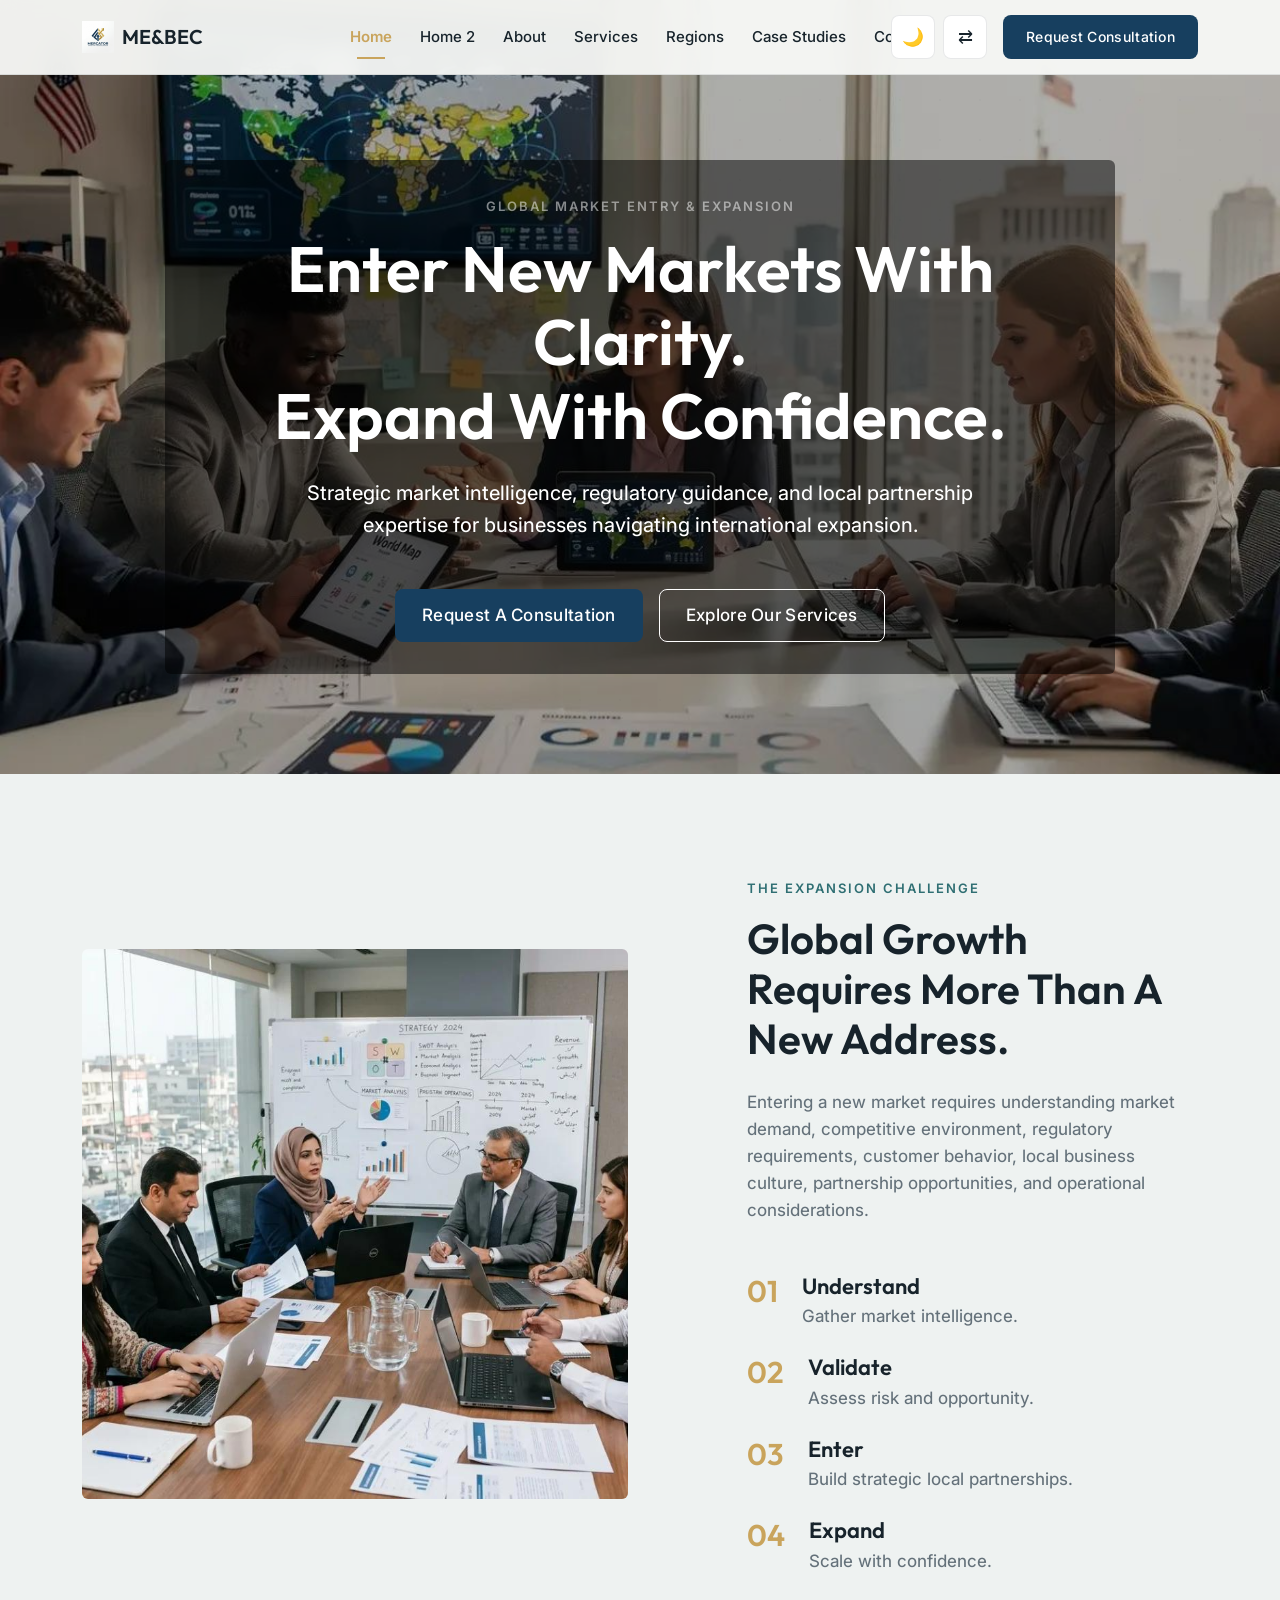
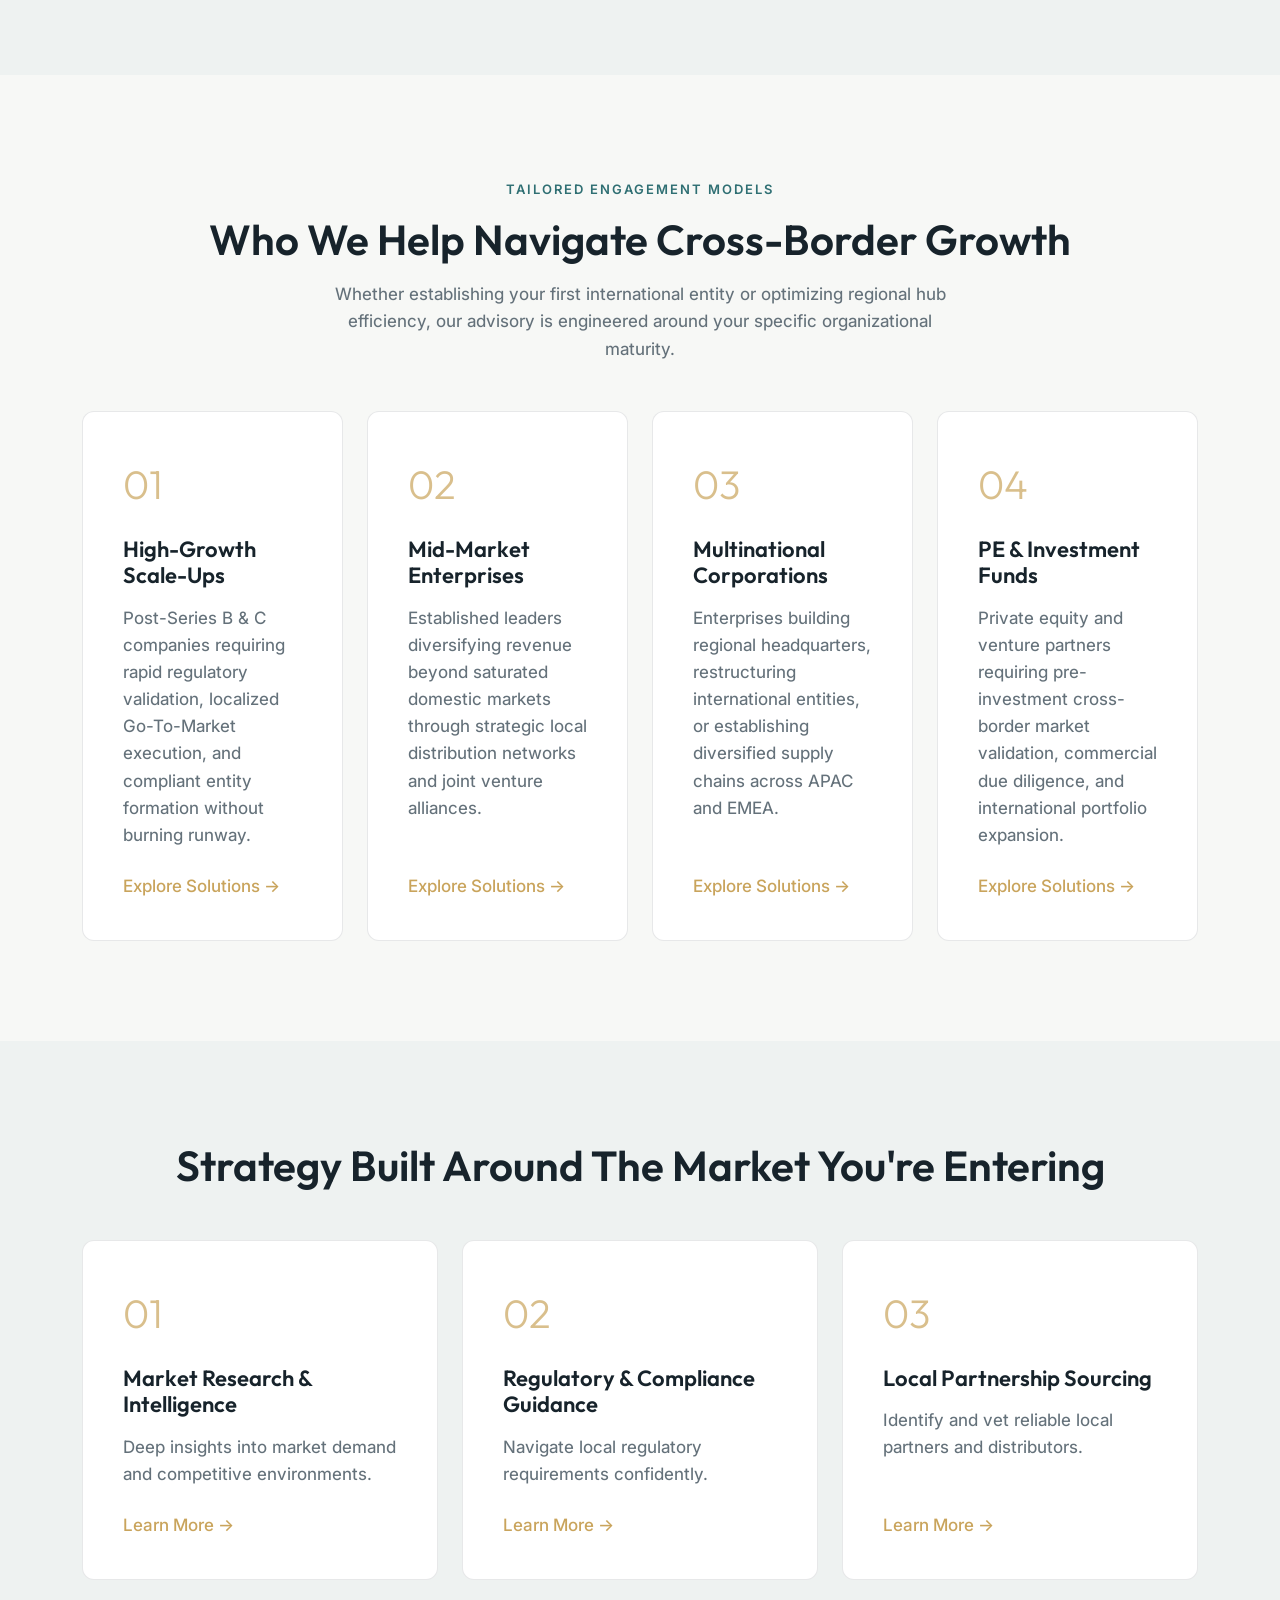
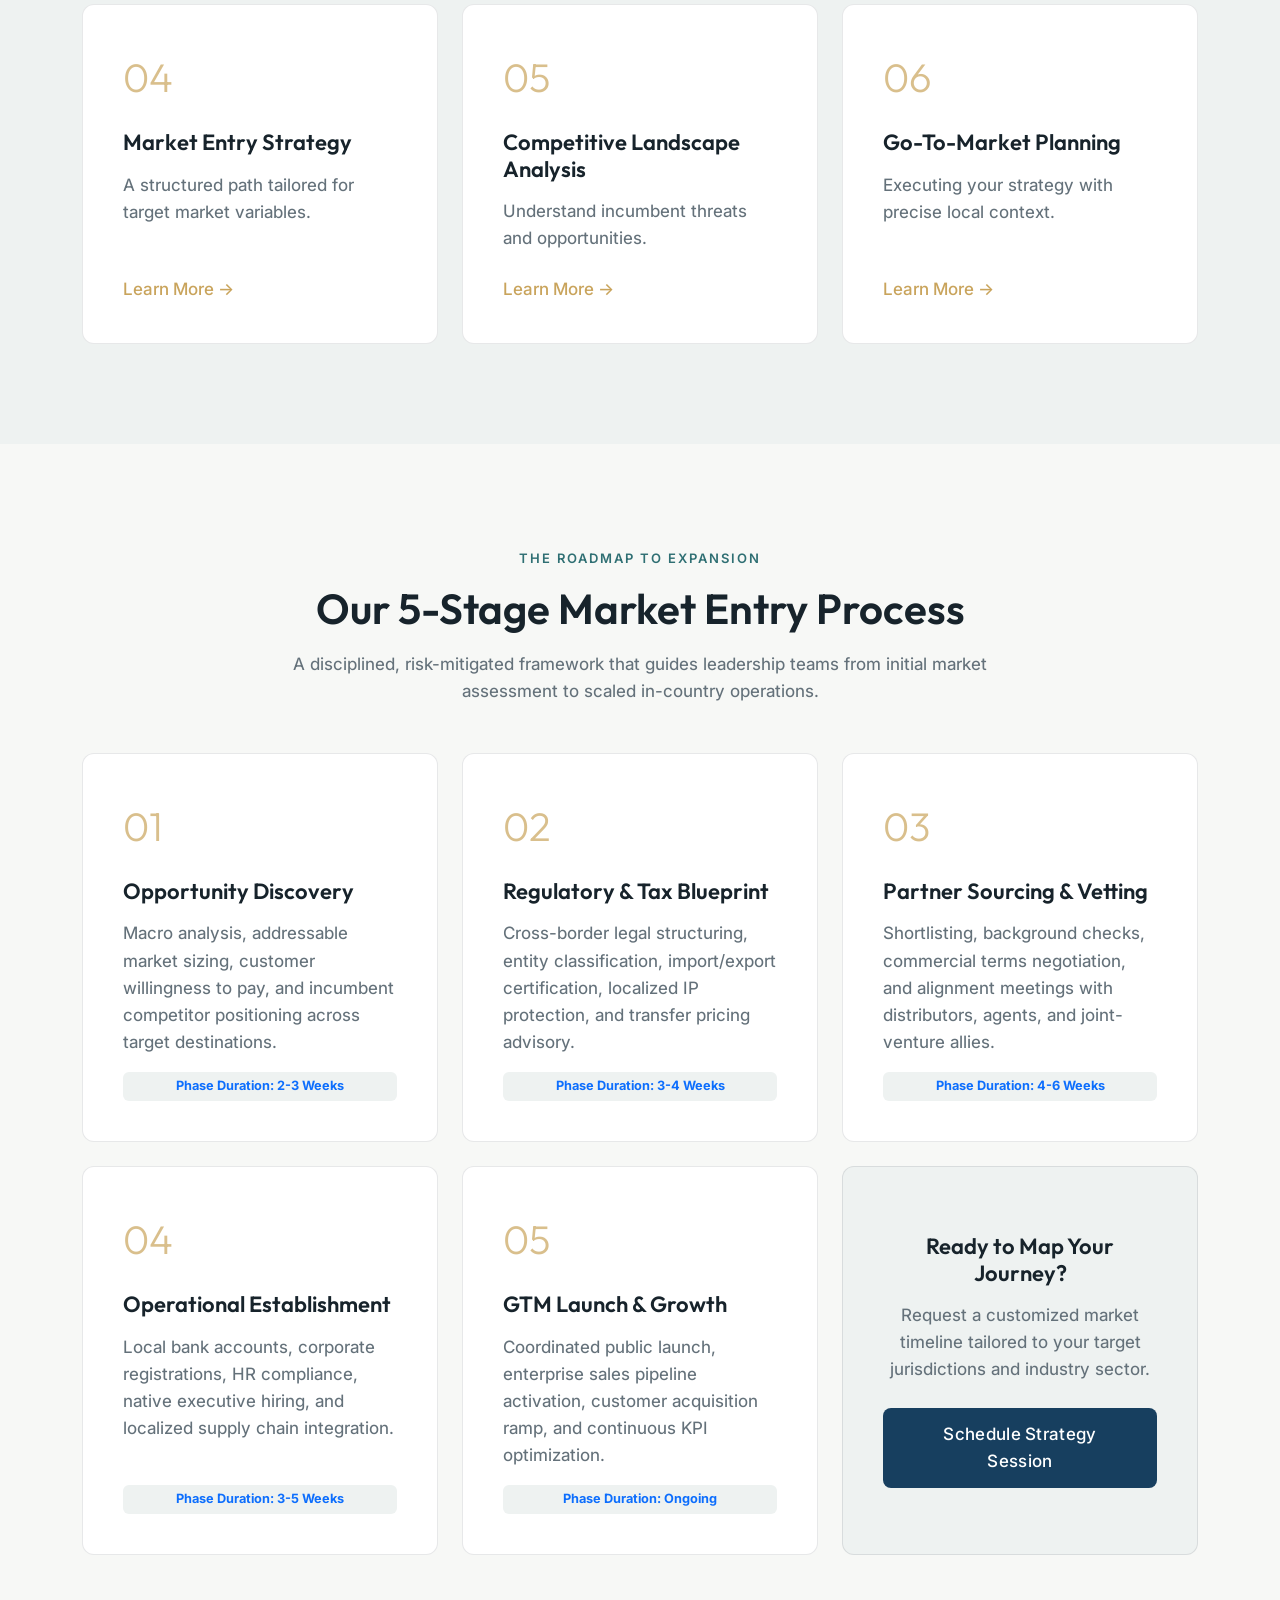
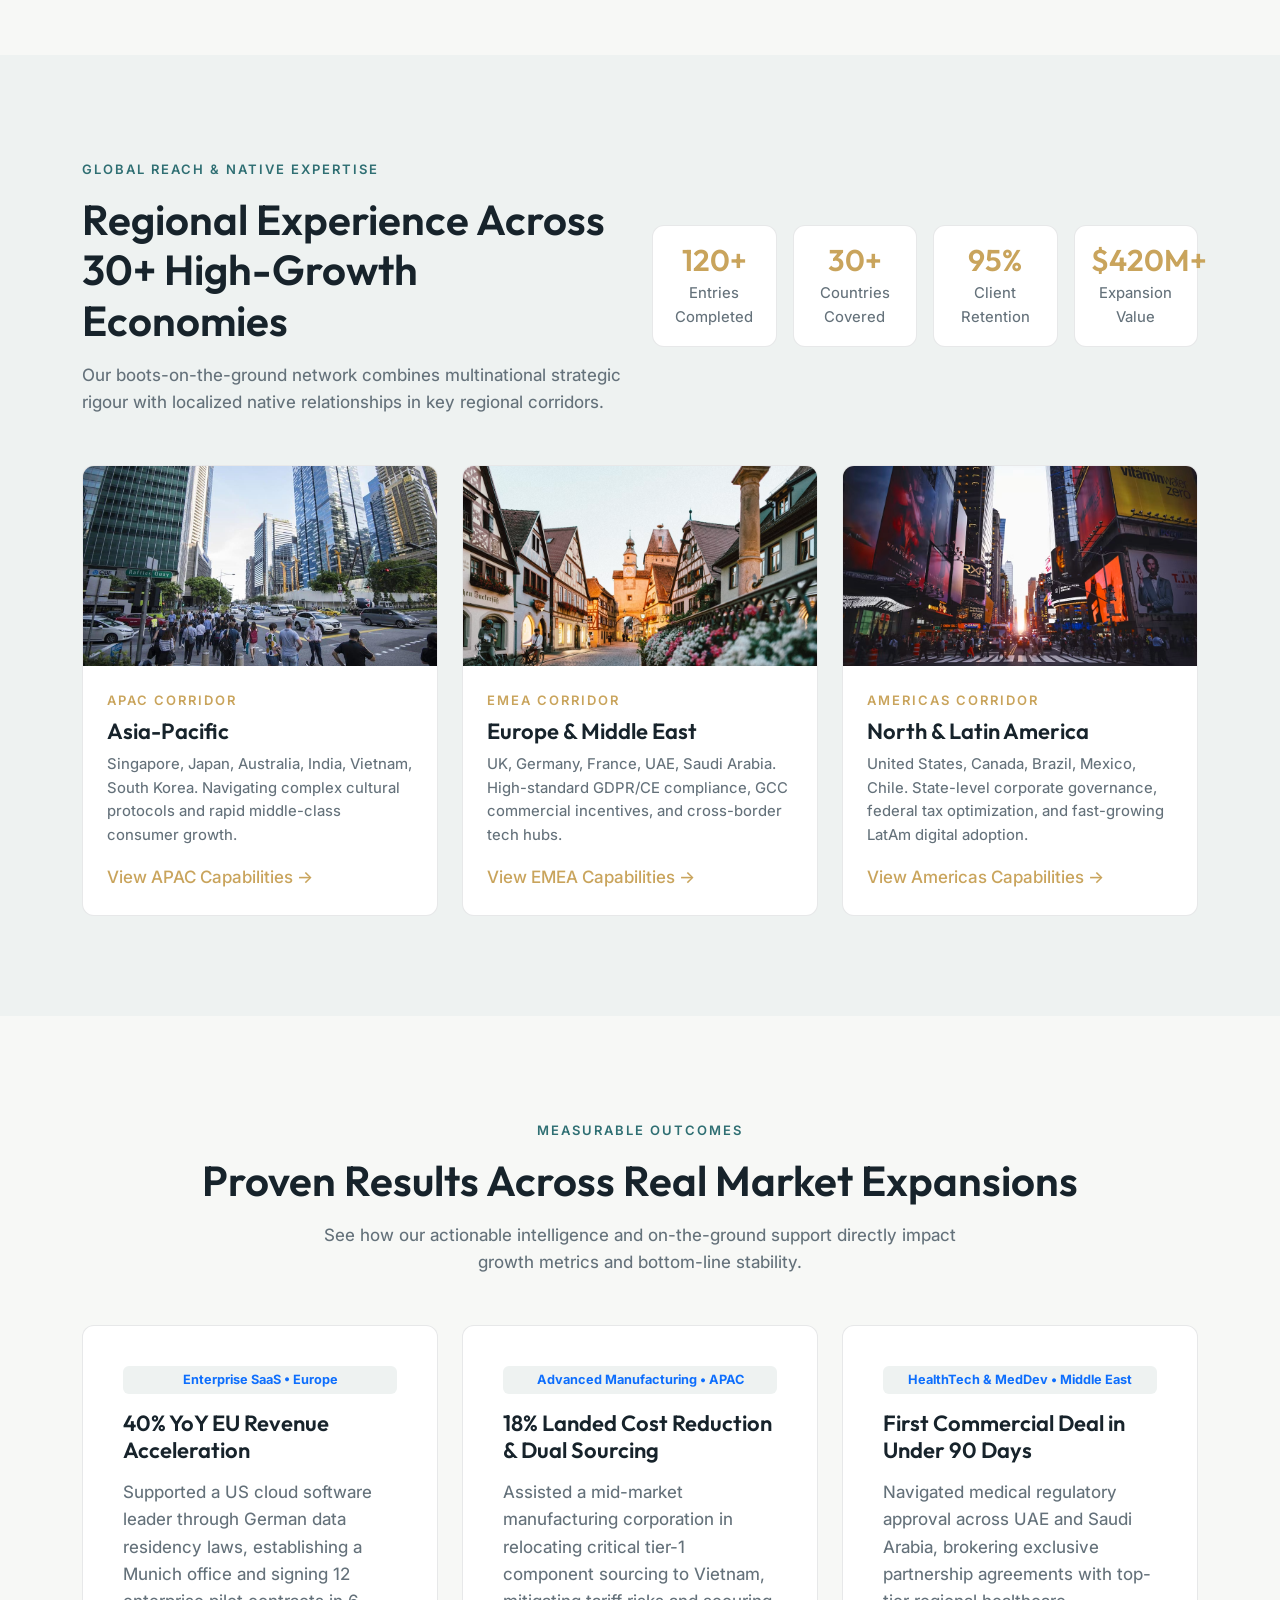
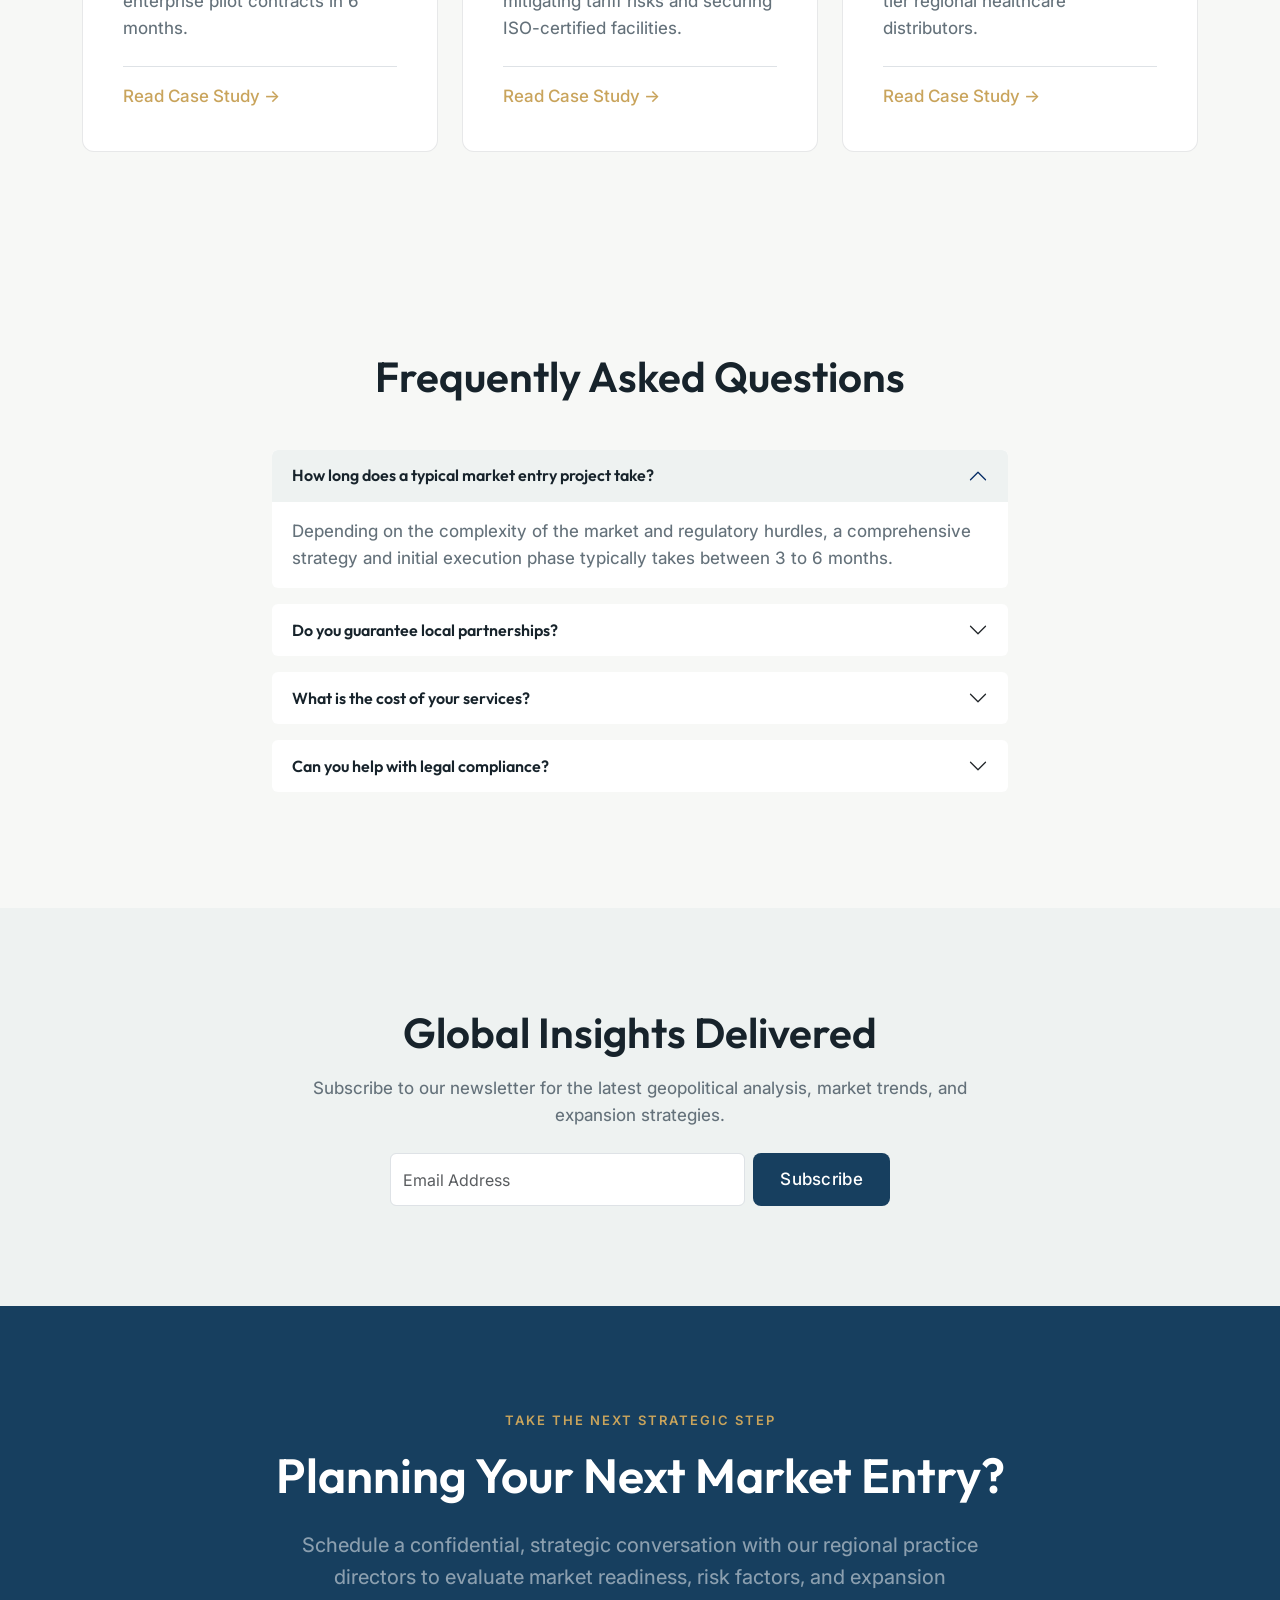
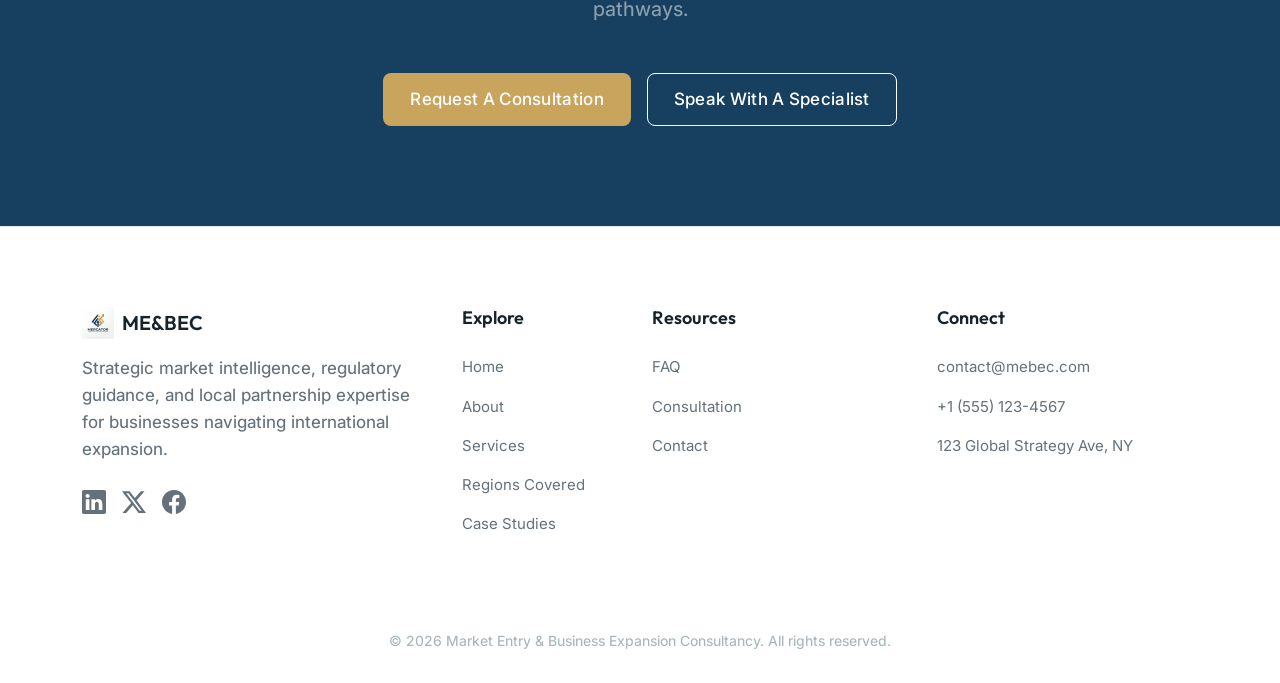
==== commit 6f4a6385: "corrections" ====
--- a/index.html
+++ b/index.html
@@ -49,12 +49,10 @@
                     <li class="nav-item"><a class="nav-link" href="contact.html">Contact</a></li>
                 </ul>
                 <div
-                    class="d-flex flex-column flex-xl-row align-items-center justify-content-center gap-3 ms-xl-auto mt-4 mt-xl-0 mb-4 mb-xl-0">
-                    <div class="d-flex gap-3 justify-content-center align-items-center">
-                        <a href="#" id="theme-toggle" class="nav-link" aria-label="Toggle Dark Mode"
-                            style="font-size: 1.2rem; text-decoration: none;">🌙</a>
-                        <a href="#" id="rtl-toggle" class="nav-link" aria-label="Toggle RTL"
-                            style="font-weight: 500; text-decoration: none;">⇄</a>
+                    class="d-flex flex-column flex-xl-row align-items-center justify-content-center gap-3 ms-xl-auto mt-4 mt-xl-0 mb-4 mb-xl-0 header-actions">
+                    <div class="d-flex gap-2 justify-content-center align-items-center">
+                        <a href="#" id="theme-toggle" class="header-btn" aria-label="Toggle Dark Mode" title="Toggle Dark Mode">🌙</a>
+                        <a href="#" id="rtl-toggle" class="header-btn" aria-label="Toggle RTL" title="Toggle RTL">⇄</a>
                     </div>
                     <a class="btn-premium" href="consultation.html">Request Consultation</a>
                 </div>
@@ -137,8 +135,53 @@
         </div>
     </section>
 
-    <!-- SECTION 3: CORE CONSULTING SERVICES -->
+    <!-- SECTION 3: WHO WE HELP -->
     <section class="section-padding">
+        <div class="container">
+            <div class="text-center mb-5 fade-in-up">
+                <span class="eyebrow">TAILORED ENGAGEMENT MODELS</span>
+                <h2 class="mb-3">Who We Help Navigate Cross-Border Growth</h2>
+                <p class="text-secondary mx-auto" style="max-width: 650px;">Whether establishing your first international entity or optimizing regional hub efficiency, our advisory is engineered around your specific organizational maturity.</p>
+            </div>
+            <div class="row g-4">
+                <div class="col-md-6 col-lg-3 fade-in-up">
+                    <div class="premium-card h-100 d-flex flex-column">
+                        <div class="card-number">01</div>
+                        <h4 class="mb-3">High-Growth Scale-Ups</h4>
+                        <p class="text-secondary mb-4">Post-Series B & C companies requiring rapid regulatory validation, localized Go-To-Market execution, and compliant entity formation without burning runway.</p>
+                        <a href="services.html" class="text-accent fw-medium mt-auto">Explore Solutions →</a>
+                    </div>
+                </div>
+                <div class="col-md-6 col-lg-3 fade-in-up">
+                    <div class="premium-card h-100 d-flex flex-column">
+                        <div class="card-number">02</div>
+                        <h4 class="mb-3">Mid-Market Enterprises</h4>
+                        <p class="text-secondary mb-4">Established leaders diversifying revenue beyond saturated domestic markets through strategic local distribution networks and joint venture alliances.</p>
+                        <a href="services.html" class="text-accent fw-medium mt-auto">Explore Solutions →</a>
+                    </div>
+                </div>
+                <div class="col-md-6 col-lg-3 fade-in-up">
+                    <div class="premium-card h-100 d-flex flex-column">
+                        <div class="card-number">03</div>
+                        <h4 class="mb-3">Multinational Corporations</h4>
+                        <p class="text-secondary mb-4">Enterprises building regional headquarters, restructuring international entities, or establishing diversified supply chains across APAC and EMEA.</p>
+                        <a href="services.html" class="text-accent fw-medium mt-auto">Explore Solutions →</a>
+                    </div>
+                </div>
+                <div class="col-md-6 col-lg-3 fade-in-up">
+                    <div class="premium-card h-100 d-flex flex-column">
+                        <div class="card-number">04</div>
+                        <h4 class="mb-3">PE & Investment Funds</h4>
+                        <p class="text-secondary mb-4">Private equity and venture partners requiring pre-investment cross-border market validation, commercial due diligence, and international portfolio expansion.</p>
+                        <a href="services.html" class="text-accent fw-medium mt-auto">Explore Solutions →</a>
+                    </div>
+                </div>
+            </div>
+        </div>
+    </section>
+
+    <!-- SECTION 4: CORE CONSULTING & EXPANSION SERVICES -->
+    <section class="section-padding bg-light-alt">
         <div class="container">
             <div class="text-center mb-5 fade-in-up">
                 <h2 class="mb-3">Strategy Built Around The Market You're Entering</h2>
@@ -197,14 +240,183 @@
         </div>
     </section>
 
-    <!-- SECTION 8: CONSULTATION CTA -->
-    <section class="section-padding text-center" style="background-color: var(--primary-color); color: white;">
-        <div class="container fade-in-up">
-            <h2 class="text-white mb-4">Planning Your Next Market?</h2>
-            <p class="lead text-white-50 mb-5 mx-auto" style="max-width: 600px;">Start with a strategic conversation
-                about your expansion objectives, target markets, and next steps.</p>
-            <a href="consultation.html" class="btn-premium"
-                style="background-color: var(--accent-color); color: #fff;">Request A Consultation</a>
+    <!-- SECTION 5: OUR MARKET ENTRY PROCESS -->
+    <section class="section-padding">
+        <div class="container">
+            <div class="text-center mb-5 fade-in-up">
+                <span class="eyebrow">THE ROADMAP TO EXPANSION</span>
+                <h2 class="mb-3">Our 5-Stage Market Entry Process</h2>
+                <p class="text-secondary mx-auto" style="max-width: 700px;">A disciplined, risk-mitigated framework that guides leadership teams from initial market assessment to scaled in-country operations.</p>
+            </div>
+            <div class="row g-4">
+                <div class="col-md-6 col-lg-4 fade-in-up">
+                    <div class="premium-card h-100 d-flex flex-column">
+                        <div class="card-number">01</div>
+                        <h4 class="mb-3">Opportunity Discovery</h4>
+                        <p class="text-secondary mb-3">Macro analysis, addressable market sizing, customer willingness to pay, and incumbent competitor positioning across target destinations.</p>
+                        <span class="badge bg-light-alt text-primary p-2 rounded mt-auto w-fit">Phase Duration: 2-3 Weeks</span>
+                    </div>
+                </div>
+                <div class="col-md-6 col-lg-4 fade-in-up">
+                    <div class="premium-card h-100 d-flex flex-column">
+                        <div class="card-number">02</div>
+                        <h4 class="mb-3">Regulatory & Tax Blueprint</h4>
+                        <p class="text-secondary mb-3">Cross-border legal structuring, entity classification, import/export certification, localized IP protection, and transfer pricing advisory.</p>
+                        <span class="badge bg-light-alt text-primary p-2 rounded mt-auto w-fit">Phase Duration: 3-4 Weeks</span>
+                    </div>
+                </div>
+                <div class="col-md-6 col-lg-4 fade-in-up">
+                    <div class="premium-card h-100 d-flex flex-column">
+                        <div class="card-number">03</div>
+                        <h4 class="mb-3">Partner Sourcing & Vetting</h4>
+                        <p class="text-secondary mb-3">Shortlisting, background checks, commercial terms negotiation, and alignment meetings with distributors, agents, and joint-venture allies.</p>
+                        <span class="badge bg-light-alt text-primary p-2 rounded mt-auto w-fit">Phase Duration: 4-6 Weeks</span>
+                    </div>
+                </div>
+                <div class="col-md-6 col-lg-4 fade-in-up">
+                    <div class="premium-card h-100 d-flex flex-column">
+                        <div class="card-number">04</div>
+                        <h4 class="mb-3">Operational Establishment</h4>
+                        <p class="text-secondary mb-3">Local bank accounts, corporate registrations, HR compliance, native executive hiring, and localized supply chain integration.</p>
+                        <span class="badge bg-light-alt text-primary p-2 rounded mt-auto w-fit">Phase Duration: 3-5 Weeks</span>
+                    </div>
+                </div>
+                <div class="col-md-6 col-lg-4 fade-in-up">
+                    <div class="premium-card h-100 d-flex flex-column">
+                        <div class="card-number">05</div>
+                        <h4 class="mb-3">GTM Launch & Growth</h4>
+                        <p class="text-secondary mb-3">Coordinated public launch, enterprise sales pipeline activation, customer acquisition ramp, and continuous KPI optimization.</p>
+                        <span class="badge bg-light-alt text-primary p-2 rounded mt-auto w-fit">Phase Duration: Ongoing</span>
+                    </div>
+                </div>
+                <div class="col-md-6 col-lg-4 fade-in-up">
+                    <div class="premium-card h-100 d-flex flex-column justify-content-center text-center bg-light-alt">
+                        <h4 class="mb-3">Ready to Map Your Journey?</h4>
+                        <p class="text-secondary mb-4">Request a customized market timeline tailored to your target jurisdictions and industry sector.</p>
+                        <a href="consultation.html" class="btn-premium">Schedule Strategy Session</a>
+                    </div>
+                </div>
+            </div>
+        </div>
+    </section>
+
+    <!-- SECTION 6: REGIONAL EXPERIENCE & GLOBAL TRACK RECORD -->
+    <section class="section-padding bg-light-alt">
+        <div class="container">
+            <div class="row align-items-center mb-5 fade-in-up">
+                <div class="col-lg-6">
+                    <span class="eyebrow">GLOBAL REACH & NATIVE EXPERTISE</span>
+                    <h2 class="mb-3">Regional Experience Across 30+ High-Growth Economies</h2>
+                    <p class="text-secondary mb-0">Our boots-on-the-ground network combines multinational strategic rigour with localized native relationships in key regional corridors.</p>
+                </div>
+                <div class="col-lg-6 mt-4 mt-lg-0">
+                    <div class="row g-3 text-center">
+                        <div class="col-6 col-sm-3">
+                            <div class="premium-card p-3">
+                                <h3 class="text-accent mb-1">120+</h3>
+                                <p class="text-secondary small mb-0">Entries Completed</p>
+                            </div>
+                        </div>
+                        <div class="col-6 col-sm-3">
+                            <div class="premium-card p-3">
+                                <h3 class="text-accent mb-1">30+</h3>
+                                <p class="text-secondary small mb-0">Countries Covered</p>
+                            </div>
+                        </div>
+                        <div class="col-6 col-sm-3">
+                            <div class="premium-card p-3">
+                                <h3 class="text-accent mb-1">95%</h3>
+                                <p class="text-secondary small mb-0">Client Retention</p>
+                            </div>
+                        </div>
+                        <div class="col-6 col-sm-3">
+                            <div class="premium-card p-3">
+                                <h3 class="text-accent mb-1">$420M+</h3>
+                                <p class="text-secondary small mb-0">Expansion Value</p>
+                            </div>
+                        </div>
+                    </div>
+                </div>
+            </div>
+
+            <div class="row g-4 fade-in-up">
+                <div class="col-12 col-md-12 col-lg-4">
+                    <div class="premium-card p-0 overflow-hidden h-100 d-flex flex-column">
+                        <img src="assets/images/asia.jpg" alt="Asia Pacific" class="w-100" style="height: 200px; object-fit: cover;">
+                        <div class="p-4 d-flex flex-column flex-grow-1">
+                            <span class="eyebrow text-accent mb-2">APAC CORRIDOR</span>
+                            <h4 class="mb-2">Asia-Pacific</h4>
+                            <p class="text-secondary mb-3 small">Singapore, Japan, Australia, India, Vietnam, South Korea. Navigating complex cultural protocols and rapid middle-class consumer growth.</p>
+                            <a href="regions.html" class="text-accent fw-medium mt-auto">View APAC Capabilities →</a>
+                        </div>
+                    </div>
+                </div>
+                <div class="col-12 col-md-12 col-lg-4">
+                    <div class="premium-card p-0 overflow-hidden h-100 d-flex flex-column">
+                        <img src="assets/images/region1.avif" alt="Europe and Middle East" class="w-100" style="height: 200px; object-fit: cover;">
+                        <div class="p-4 d-flex flex-column flex-grow-1">
+                            <span class="eyebrow text-accent mb-2">EMEA CORRIDOR</span>
+                            <h4 class="mb-2">Europe & Middle East</h4>
+                            <p class="text-secondary mb-3 small">UK, Germany, France, UAE, Saudi Arabia. High-standard GDPR/CE compliance, GCC commercial incentives, and cross-border tech hubs.</p>
+                            <a href="regions.html" class="text-accent fw-medium mt-auto">View EMEA Capabilities →</a>
+                        </div>
+                    </div>
+                </div>
+                <div class="col-12 col-md-12 col-lg-4">
+                    <div class="premium-card p-0 overflow-hidden h-100 d-flex flex-column">
+                        <img src="assets/images/region2.avif" alt="The Americas" class="w-100" style="height: 200px; object-fit: cover;">
+                        <div class="p-4 d-flex flex-column flex-grow-1">
+                            <span class="eyebrow text-accent mb-2">AMERICAS CORRIDOR</span>
+                            <h4 class="mb-2">North & Latin America</h4>
+                            <p class="text-secondary mb-3 small">United States, Canada, Brazil, Mexico, Chile. State-level corporate governance, federal tax optimization, and fast-growing LatAm digital adoption.</p>
+                            <a href="regions.html" class="text-accent fw-medium mt-auto">View Americas Capabilities →</a>
+                        </div>
+                    </div>
+                </div>
+            </div>
+        </div>
+    </section>
+
+    <!-- SECTION 7: PROVEN RESULTS & CASE STUDIES -->
+    <section class="section-padding">
+        <div class="container">
+            <div class="text-center mb-5 fade-in-up">
+                <span class="eyebrow">MEASURABLE OUTCOMES</span>
+                <h2 class="mb-3">Proven Results Across Real Market Expansions</h2>
+                <p class="text-secondary mx-auto" style="max-width: 650px;">See how our actionable intelligence and on-the-ground support directly impact growth metrics and bottom-line stability.</p>
+            </div>
+            <div class="row g-4">
+                <div class="col-lg-4 fade-in-up">
+                    <div class="premium-card h-100 d-flex flex-column">
+                        <span class="badge bg-light-alt text-primary mb-3 p-2 rounded w-fit">Enterprise SaaS • Europe</span>
+                        <h4 class="mb-3">40% YoY EU Revenue Acceleration</h4>
+                        <p class="text-secondary mb-4">Supported a US cloud software leader through German data residency laws, establishing a Munich office and signing 12 enterprise pilot contracts in 6 months.</p>
+                        <div class="mt-auto pt-3 border-top">
+                            <a href="case-studies.html" class="text-accent fw-medium">Read Case Study →</a>
+                        </div>
+                    </div>
+                </div>
+                <div class="col-lg-4 fade-in-up">
+                    <div class="premium-card h-100 d-flex flex-column">
+                        <span class="badge bg-light-alt text-primary mb-3 p-2 rounded w-fit">Advanced Manufacturing • APAC</span>
+                        <h4 class="mb-3">18% Landed Cost Reduction & Dual Sourcing</h4>
+                        <p class="text-secondary mb-4">Assisted a mid-market manufacturing corporation in relocating critical tier-1 component sourcing to Vietnam, mitigating tariff risks and securing ISO-certified facilities.</p>
+                        <div class="mt-auto pt-3 border-top">
+                            <a href="case-studies.html" class="text-accent fw-medium">Read Case Study →</a>
+                        </div>
+                    </div>
+                </div>
+                <div class="col-lg-4 fade-in-up">
+                    <div class="premium-card h-100 d-flex flex-column">
+                        <span class="badge bg-light-alt text-primary mb-3 p-2 rounded w-fit">HealthTech & MedDev • Middle East</span>
+                        <h4 class="mb-3">First Commercial Deal in Under 90 Days</h4>
+                        <p class="text-secondary mb-4">Navigated medical regulatory approval across UAE and Saudi Arabia, brokering exclusive partnership agreements with top-tier regional healthcare distributors.</p>
+                        <div class="mt-auto pt-3 border-top">
+                            <a href="case-studies.html" class="text-accent fw-medium">Read Case Study →</a>
+                        </div>
+                    </div>
+                </div>
+            </div>
         </div>
     </section>
 
@@ -293,6 +505,19 @@
                         <button type="submit" class="btn-premium">Subscribe</button>
                     </form>
                 </div>
+            </div>
+        </div>
+    </section>
+
+    <!-- SECTION 10: FINAL CONSULTATION CTA -->
+    <section class="section-padding text-center cta-section" style="background-color: var(--primary-color); color: white;">
+        <div class="container fade-in-up">
+            <span class="eyebrow text-accent mb-3">TAKE THE NEXT STRATEGIC STEP</span>
+            <h2 class="text-white mb-4 display-5">Planning Your Next Market Entry?</h2>
+            <p class="lead text-white-50 mb-5 mx-auto" style="max-width: 680px;">Schedule a confidential, strategic conversation with our regional practice directors to evaluate market readiness, risk factors, and expansion pathways.</p>
+            <div class="d-flex flex-wrap justify-content-center gap-3">
+                <a href="consultation.html" class="btn-premium" style="background-color: var(--accent-color); color: #fff;">Request A Consultation</a>
+                <a href="contact.html" class="btn-premium btn-premium-outline text-white border-white" style="background: transparent;">Speak With A Specialist</a>
             </div>
         </div>
     </section>
--- a/assets/css/style.css
+++ b/assets/css/style.css
@@ -1,667 +1,847 @@
-/* 
-==================================================
-  MARKET ENTRY & BUSINESS EXPANSION CONSULTANCY
-  GLOBAL STYLESHEET
-================================================== 
-*/
-
-/* 1. CSS VARIABLES */
-:root {
-  --primary-color: #173F5F;
-  --secondary-color: #2F6F73;
-  --accent-color: #C9A45C;
-  --soft-accent: #DDE9EA;
-
-  --bg-main: #F7F8F6;
-  --bg-secondary: #EEF2F1;
-  --bg-card: #FFFFFF;
-
-  --text-primary: #17232B;
-  --text-secondary: #64717A;
-
-  --border-color: rgba(23, 35, 43, 0.10);
-
-  --font-heading: 'Outfit', sans-serif;
-  --font-body: 'Inter', sans-serif;
-
-  /* Fluid Typography */
-  --h1-size: clamp(38px, 5vw, 64px);
-  --h2-size: clamp(30px, 4vw, 42px);
-  --h3-size: clamp(22px, 3vw, 30px);
-  --h4-size: clamp(18px, 2vw, 22px);
-  --body-size: clamp(16px, 1.5vw, 17px);
-
-  --transition-smooth: all 0.4s cubic-bezier(0.25, 0.8, 0.25, 1);
-  --border-radius-card: 12px;
-  --border-radius-btn: 6px;
-}
-
-/* 2. BASE STYLES */
-body {
-  font-family: var(--font-body);
-  background-color: var(--bg-main);
-  color: var(--text-primary);
-  font-size: var(--body-size);
-  line-height: 1.6;
-  overflow-x: hidden;
-  margin: 0;
-  padding: 0;
-}
-
-h1,
-h2,
-h3,
-h4,
-h5,
-h6 {
-  font-family: var(--font-heading);
-  font-weight: 500;
-  color: var(--text-primary);
-  margin-bottom: 1rem;
-}
-
-h1 {
-  font-size: var(--h1-size);
-  font-weight: 600;
-  line-height: 1.1;
-}
-
-h2 {
-  font-size: var(--h2-size);
-  font-weight: 500;
-}
-
-h3 {
-  font-size: var(--h3-size);
-  font-weight: 500;
-}
-
-h4 {
-  font-size: var(--h4-size);
-  font-weight: 500;
-}
-
-a {
-  color: var(--primary-color);
-  text-decoration: none;
-  transition: var(--transition-smooth);
-}
-
-a:hover {
-  color: var(--accent-color);
-}
-
-img {
-  max-width: 100%;
-  height: auto;
-  display: block;
-}
-
-/* 3. BUTTONS */
-.btn-premium {
-  display: inline-flex;
-  align-items: center;
-  justify-content: center;
-  padding: 14px 28px;
-  background-color: var(--primary-color);
-  color: #fff;
-  font-weight: 500;
-  font-family: var(--font-body);
-  border-radius: var(--border-radius-btn);
-  border: 1px solid transparent;
-  transition: var(--transition-smooth);
-  cursor: pointer;
-  letter-spacing: 0.5px;
-}
-
-.btn-premium:hover {
-  background-color: var(--secondary-color);
-  color: #fff;
-  transform: translateY(-2px);
-  box-shadow: 0 10px 20px rgba(23, 63, 95, 0.15);
-}
-
-.btn-premium-outline {
-  background-color: transparent;
-  color: var(--primary-color);
-  border: 1px solid var(--primary-color);
-}
-
-.btn-premium-outline:hover,
-.btn-check:checked + .btn-premium-outline {
-  background-color: var(--primary-color);
-  color: #fff;
-}
-
-/* 4. NAVBAR (Sticky & Premium) */
-.navbar-premium {
-  position: fixed;
-  top: 0;
-  width: 100%;
-  z-index: 1030;
-  background-color: rgba(247, 248, 246, 0.95);
-  backdrop-filter: blur(10px);
-  border-bottom: 1px solid var(--border-color);
-  padding: 15px 0;
-  transition: var(--transition-smooth);
-}
-
-.navbar-premium.scrolled {
-  padding: 10px 0;
-  box-shadow: 0 4px 20px rgba(0, 0, 0, 0.05);
-}
-
-.nav-link {
-  color: var(--text-primary) !important;
-  font-weight: 500;
-  font-size: 15px;
-  padding: 10px 15px;
-  position: relative;
-  white-space: nowrap;
-}
-
-.nav-link::after {
-  content: '';
-  position: absolute;
-  bottom: 0;
-  left: 15px;
-  width: 0;
-  height: 2px;
-  background-color: var(--accent-color);
-  transition: var(--transition-smooth);
-}
-
-.nav-link:hover::after,
-.nav-link.active::after {
-  width: calc(100% - 30px);
-}
-
-.navbar-brand {
-  font-family: var(--font-heading);
-  font-weight: 600;
-  font-size: 20px;
-  color: var(--primary-color) !important;
-}
-
-/* 5. SECTIONS & LAYOUTS */
-.section-padding {
-  padding: 100px 0;
-}
-
-.bg-light-alt {
-  background-color: var(--bg-secondary);
-}
-
-.eyebrow {
-  font-size: 13px;
-  text-transform: uppercase;
-  letter-spacing: 2px;
-  font-weight: 600;
-  color: var(--secondary-color);
-  margin-bottom: 15px;
-  display: inline-block;
-}
-
-/* 6. CARDS */
-.premium-card {
-  background-color: var(--bg-card);
-  border: 1px solid var(--border-color);
-  border-radius: var(--border-radius-card);
-  padding: 40px;
-  transition: var(--transition-smooth);
-  height: 100%;
-}
-
-.premium-card:hover {
-  transform: translateY(-5px);
-  box-shadow: 0 15px 30px rgba(0, 0, 0, 0.05);
-  border-color: var(--accent-color);
-}
-
-.card-number {
-  font-family: var(--font-heading);
-  font-size: 40px;
-  font-weight: 300;
-  color: var(--accent-color);
-  opacity: 0.7;
-  margin-bottom: 20px;
-}
-
-/* 7. ANIMATIONS */
-.fade-in-up {
-  opacity: 0;
-  transform: translateY(30px);
-  transition: opacity 0.8s ease-out, transform 0.8s ease-out;
-}
-
-.fade-in-up.visible {
-  opacity: 1;
-  transform: translateY(0);
-}
-
-/* 8. FOOTER */
-.footer-premium {
-  background-color: var(--bg-card);
-  color: var(--text-primary);
-  padding: 80px 0 30px;
-  border-top: 1px solid var(--border-color);
-}
-
-.footer-premium h5,
-.footer-premium h5.text-white {
-  color: var(--text-primary) !important;
-  font-size: 18px;
-  margin-bottom: 25px;
-}
-
-.footer-links {
-  list-style: none;
-  padding: 0;
-  margin: 0;
-}
-
-.footer-links li {
-  margin-bottom: 12px;
-}
-
-.footer-links a {
-  color: #A9B5BA;
-  font-size: 15px;
-  transition: var(--transition-smooth);
-}
-
-.footer-links a:hover {
-  color: var(--accent-color);
-  padding-left: 5px;
-}
-
-.footer-bottom {
-  border-top: 1px solid rgba(255, 255, 255, 0.1);
-  margin-top: 50px;
-  padding-top: 30px;
-  font-size: 14px;
-  color: #A9B5BA;
-}
-
-/* 9. UTILITIES */
-.line-clamp-2 {
-  display: -webkit-box;
-  -webkit-box-orient: vertical;
-  overflow: hidden;
-}
-
-.text-accent {
-  color: var(--accent-color) !important;
-}
-
-/* 10. HERO SECTION (Global Pattern) */
-.hero-section {
-  position: relative;
-  padding: 160px 0 100px;
-  min-height: 80vh;
-  display: flex;
-  align-items: center;
-  background-color: var(--bg-main);
-  overflow: hidden;
-}
-
-.hero-bg-pattern {
-  position: absolute;
-  top: 0;
-  left: 0;
-  width: 100%;
-  height: 100%;
-  background-image: radial-gradient(var(--border-color) 1px, transparent 1px);
-  background-size: 40px 40px;
-  opacity: 0.5;
-  z-index: 0;
-}
-
-.hero-content {
-  position: relative;
-  z-index: 1;
-}
-
-@media (prefers-reduced-motion: reduce) {
-  * {
-    animation-duration: 0.01ms !important;
-    animation-iteration-count: 1 !important;
-    transition-duration: 0.01ms !important;
-    scroll-behavior: auto !important;
-  }
-}
-
-
-/* Overrides for better Dark Mode & RTL Visibility */
-.text-secondary,
-.text-muted {
-  color: var(--text-secondary) !important;
-}
-
-.bg-light-alt {
-  background-color: var(--bg-secondary) !important;
-}
-
-.text-dark {
-  color: var(--text-primary) !important;
-}
-
-
-
-/* Menu Spacing Overrides */
-.navbar-nav {
-  gap: 8px;
-}
-
-.nav-link {
-  padding-left: 8px !important;
-  padding-right: 8px !important;
-}
-
-
-.footer-premium .text-muted,
-.footer-premium .text-white-50 {
-  color: var(--text-secondary) !important;
-}
-
-.footer-links a {
-  color: var(--text-secondary);
-}
-
-.footer-links a:hover {
-  color: var(--accent-color);
-}
-
-
-.nav-link.active {
-  color: var(--accent-color) !important;
-  font-weight: 600;
-}
-
-
-/* Accordion Fixes for Dark Mode */
-.accordion-button {
-  color: var(--text-primary) !important;
-}
-
-.accordion-button:not(.collapsed) {
-  color: var(--text-primary) !important;
-  background-color: var(--bg-secondary) !important;
-  box-shadow: none;
-}
-
-.accordion-button::after {
-  filter: invert(0);
-}
-
-[data-theme='dark'] .accordion-button::after {
-  filter: invert(1);
-}
-
-/* Navbar Brand & Hamburger for Dark Mode */
-.navbar-brand {
-  color: var(--text-primary) !important;
-}
-
-[data-theme='dark'] .navbar-toggler-icon {
-  filter: invert(1);
-}
-
-
-/* Mobile Menu Scrolling and Layout */
-@media (max-width: 1199.98px) {
-  .navbar-collapse {
-    max-height: calc(100vh - 80px);
-    overflow-y: auto;
-  }
-
-  .navbar-nav {
-    align-items: center;
-    padding-top: 15px;
-  }
-}
-
-
-
-
-
-/* Centered Navbar without overlap */
-@media (min-width: 1200px) {
-  .navbar>.container {
-    display: flex;
-    flex-wrap: nowrap;
-  }
-
-  .navbar-brand {
-    flex: 1;
-    min-width: 200px;
-  }
-
-  #mainNav {
-    flex: 2;
-    display: flex;
-    justify-content: center;
-  }
-
-  #mainNav>.d-flex {
-    flex: 1;
-    justify-content: flex-end;
-    min-width: 350px;
-  }
-}
-
-/* Custom UI Fixes */
-/* 1. Hero Mobile View Button Same Size */
-@media (max-width: 767px) {
-  .hero-content .d-flex.flex-wrap {
-    flex-direction: column;
-    width: 100%;
-  }
-
-  .hero-content .btn-premium {
-    width: 100%;
-    margin-bottom: 10px;
-  }
-}
-
-/* 3. Hamburger Menu Background (1024px to mob view) */
-@media (max-width: 1199px) {
-  .navbar-collapse {
-    background-color: var(--bg-card);
-    padding: 1rem;
-    border-radius: 8px;
-    box-shadow: 0 4px 6px rgba(0, 0, 0, 0.1);
-    z-index: 1000;
-    margin-top: 10px;
-    position: absolute;
-    width: calc(100% - 24px);
-    left: 12px;
-    top: 100%;
-  }
-
-  .navbar-nav {
-    align-items: flex-start;
-  }
-}
-
-/* 6. In mobile and tab view make the heading and text in centre. */
-@media (max-width: 991px) {
-
-  h1,
-  h2,
-  h3,
-  h4,
-  h5,
-  h6,
-  p {
-    text-align: center !important;
-  }
-
-  .text-start {
-    text-align: center !important;
-  }
-
-  /* 1. Footer align left */
-  .footer-premium,
-  .footer-premium p,
-  .footer-premium h1,
-  .footer-premium h2,
-  .footer-premium h3,
-  .footer-premium h4,
-  .footer-premium h5,
-  .footer-premium h6,
-  .footer-premium .text-start,
-  .footer-premium .text-md-end,
-  .footer-premium ul {
-    text-align: left !important;
-  }
-
-  [dir="rtl"] .footer-premium,
-  [dir="rtl"] .footer-premium p,
-  [dir="rtl"] .footer-premium h1,
-  [dir="rtl"] .footer-premium h2,
-  [dir="rtl"] .footer-premium h3,
-  [dir="rtl"] .footer-premium h4,
-  [dir="rtl"] .footer-premium h5,
-  [dir="rtl"] .footer-premium h6,
-  [dir="rtl"] .footer-premium .text-start,
-  [dir="rtl"] .footer-premium .text-md-end,
-  [dir="rtl"] .footer-premium ul {
-    text-align: right !important;
-  }
-
-  /* Center specific section elements in mobile */
-  section .eyebrow,
-  section .text-accent,
-  section li,
-  section ul.list-unstyled,
-  .premium-card {
-    text-align: center !important;
-  }
-  
-  .premium-card {
-    padding: 1.5rem !important;
-  }
-
-  .form-control, .form-select {
-    font-size: 16px !important;
-    max-width: 100%;
-    width: 100% !important;
-    box-sizing: border-box !important;
-    text-align: left !important;
-    text-align-last: left !important;
-  }
-  
-  .form-select option {
-    text-align: left !important;
-    width: 100% !important;
-    box-sizing: border-box !important;
-  }
-
-  [dir="rtl"] .form-control, [dir="rtl"] .form-select, [dir="rtl"] .form-select option {
-    text-align: right !important;
-    text-align-last: right !important;
-  }
-
-  section span.eyebrow {
-    display: block;
-    margin-left: auto;
-    margin-right: auto;
-  }
-
-  /* Center lists and flex items (like 01 Understand, get in touch icons) */
-  section .d-flex.align-items-start,
-  section ul.list-unstyled .d-flex,
-  section .d-flex.align-items-center:not(.hero-content *):not(.navbar-brand):not(#mainNav *) {
-    flex-direction: column !important;
-    align-items: center !important;
-    justify-content: center !important;
-    text-align: center !important;
-  }
-
-  section .d-flex>.me-3,
-  section .d-flex>.me-4 {
-    margin-right: 0 !important;
-    margin-bottom: 0.5rem !important;
-  }
-}
-
-/* 10. Service page our proven methodology 1024px keep 2 card per row */
-@media (max-width: 1024px) {
-
-  .methodology-row>.col-lg-3,
-  .methodology-row>.col-md-6 {
-    flex: 0 0 50%;
-    max-width: 50%;
-  }
-}
-
-/* 11. 1024px kep footer 2 col per row */
-@media (max-width: 1024px) {
-
-  .footer-premium .col-lg-4,
-  .footer-premium .col-lg-2,
-  .footer-premium .col-lg-3 {
-    flex: 0 0 50%;
-    max-width: 50%;
-  }
-}
-
-/* CLIENT REVIEW FIXES — ME&BEC */
-h2, h3, h4, h5, h6 { font-weight: 600; }
-p, li { font-weight: 450; }
-.navbar-premium .container { gap: 1rem; }
-.navbar-premium .navbar-nav { gap: clamp(2px, .35vw, 7px); }
-.navbar-premium .nav-link { padding: 10px 9px; }
-.navbar-premium .btn-premium,
-.navbar-premium #theme-toggle,
-.navbar-premium #rtl-toggle {
-  min-height: 44px; height: 44px; border-radius: 7px;
-  display: inline-flex; align-items: center; justify-content: center;
-  box-sizing: border-box;
-}
-.navbar-premium #theme-toggle,
-.navbar-premium #rtl-toggle {
-  min-width: 44px; padding: 0 12px; border: 1px solid var(--border-color);
-  background: var(--bg-card); text-decoration: none;
-}
-.navbar-premium .btn-premium { padding: 0 20px; white-space: nowrap; }
-.navbar-premium .navbar-brand img { object-fit: contain; }
-.nav-link.active { font-weight: 600; }
-.premium-card, .service-card, .expertise-card, .case-card {
-  transition: transform .28s ease, box-shadow .28s ease, border-color .28s ease;
-}
-.premium-card:hover, .service-card:hover, .expertise-card:hover, .case-card:hover {
-  transform: translateY(-6px); box-shadow: 0 18px 38px rgba(23,63,95,.13);
-  border-color: var(--accent-color);
-}
-.review-section { position: relative; isolation: isolate; }
-.review-section::before { content:""; position:absolute; inset:0; z-index:-1; opacity:.08;
-  background-image: linear-gradient(135deg, var(--secondary-color) 1px, transparent 1px);
-  background-size: 24px 24px; pointer-events:none; }
-.review-section .section-kicker { color: var(--secondary-color); text-transform: uppercase;
-  letter-spacing: 1.8px; font-size: .78rem; font-weight: 700; }
-.review-card { height:100%; padding:1.6rem; border:1px solid var(--border-color);
-  border-radius:var(--border-radius-card); background:var(--bg-card); }
-.review-card img { width:100%; height:210px; object-fit:cover; border-radius:9px; margin-bottom:1rem; }
-.review-card h3 { font-size:1.25rem; }
-.review-card p { color:var(--text-secondary); }
-@media (max-width: 1199.98px) {
- .navbar-premium .navbar-collapse { padding: 1rem 0; max-height: calc(100vh - 85px); overflow-y:auto; }
- .navbar-premium .navbar-nav { align-items: stretch !important; gap: 0; }
- .navbar-premium .nav-link { padding: 11px 14px; }
- .navbar-premium .navbar-collapse > .d-flex { width:100%; }
-}
-@media (max-width: 575.98px) {
- .section-padding { padding: 64px 0; }
- .navbar-premium .btn-premium { white-space: normal; text-align:center; }
-}
-
-.navbar-premium #theme-toggle::after, .navbar-premium #rtl-toggle::after { display:none; }
-.navbar-premium #theme-toggle:hover, .navbar-premium #rtl-toggle:hover { border-color:var(--accent-color); transform:translateY(-1px); }
-a:focus-visible, button:focus-visible, input:focus-visible, select:focus-visible, textarea:focus-visible {
- outline:3px solid var(--accent-color); outline-offset:3px;
-}
-.review-card a { display:inline-flex; align-items:center; gap:.35rem; }
-.review-card img { transition: transform .35s ease; }
-.review-card:hover img { transform: scale(1.015); }
+/* 
+==================================================
+  MARKET ENTRY & BUSINESS EXPANSION CONSULTANCY
+  GLOBAL STYLESHEET
+================================================== 
+*/
+
+/* 1. CSS VARIABLES */
+:root {
+  --primary-color: #173F5F;
+  --secondary-color: #2F6F73;
+  --accent-color: #C9A45C;
+  --soft-accent: #DDE9EA;
+
+  --bg-main: #F7F8F6;
+  --bg-secondary: #EEF2F1;
+  --bg-card: #FFFFFF;
+
+  --text-primary: #17232B;
+  --text-secondary: #64717A;
+
+  --border-color: rgba(23, 35, 43, 0.10);
+
+  --font-heading: 'Outfit', sans-serif;
+  --font-body: 'Inter', sans-serif;
+
+  /* Fluid Typography */
+  --h1-size: clamp(38px, 5vw, 64px);
+  --h2-size: clamp(30px, 4vw, 42px);
+  --h3-size: clamp(22px, 3vw, 30px);
+  --h4-size: clamp(18px, 2vw, 22px);
+  --body-size: clamp(16px, 1.5vw, 17px);
+
+  --transition-smooth: all 0.4s cubic-bezier(0.25, 0.8, 0.25, 1);
+  --border-radius-card: 12px;
+  --border-radius-btn: 6px;
+}
+
+/* 2. BASE STYLES */
+body {
+  font-family: var(--font-body);
+  background-color: var(--bg-main);
+  color: var(--text-primary);
+  font-size: var(--body-size);
+  line-height: 1.6;
+  overflow-x: hidden;
+  margin: 0;
+  padding: 0;
+}
+
+h1,
+h2,
+h3,
+h4,
+h5,
+h6,
+.h1,
+.h2,
+.h3,
+.h4,
+.h5,
+.h6,
+.display-1,
+.display-2,
+.display-3,
+.display-4,
+.display-5,
+.display-6 {
+  font-family: var(--font-heading);
+  font-weight: 600 !important;
+  color: var(--text-primary);
+  margin-bottom: 1rem;
+}
+
+h1,
+.display-3,
+.display-4 {
+  font-size: var(--h1-size);
+  font-weight: 600 !important;
+  line-height: 1.15;
+}
+
+h2 {
+  font-size: var(--h2-size);
+  font-weight: 600 !important;
+}
+
+h3 {
+  font-size: var(--h3-size);
+  font-weight: 600 !important;
+}
+
+h4 {
+  font-size: var(--h4-size);
+  font-weight: 600 !important;
+}
+
+p,
+.lead,
+.text-secondary,
+.accordion-body {
+  font-weight: 450;
+}
+
+.fw-bold {
+  font-weight: 600 !important;
+}
+
+.fw-medium {
+  font-weight: 500 !important;
+}
+
+a {
+  color: var(--primary-color);
+  text-decoration: none;
+  transition: var(--transition-smooth);
+}
+
+a:hover {
+  color: var(--accent-color);
+}
+
+img {
+  max-width: 100%;
+  height: auto;
+  display: block;
+}
+
+/* 3. BUTTONS */
+.btn-premium {
+  display: inline-flex;
+  align-items: center;
+  justify-content: center;
+  padding: 12px 26px;
+  min-height: 44px;
+  background-color: var(--primary-color);
+  color: #fff;
+  font-weight: 500;
+  font-family: var(--font-body);
+  border-radius: 8px;
+  border: 1px solid transparent;
+  transition: var(--transition-smooth);
+  cursor: pointer;
+  letter-spacing: 0.3px;
+  text-decoration: none;
+}
+
+.btn-premium:hover {
+  background-color: var(--secondary-color);
+  color: #fff;
+  transform: translateY(-2px);
+  box-shadow: 0 10px 20px rgba(23, 63, 95, 0.15);
+}
+
+.btn-premium-outline {
+  background-color: transparent;
+  color: var(--primary-color);
+  border: 1px solid var(--primary-color);
+}
+
+.btn-premium-outline:hover,
+.btn-check:checked + .btn-premium-outline {
+  background-color: var(--primary-color);
+  color: #fff;
+}
+
+/* Header Action Buttons (Theme, RTL, and CTA) - Uniform Height & Corner Radius */
+.navbar-premium .btn-premium {
+  height: 44px;
+  min-height: 44px;
+  padding: 0 22px;
+  border-radius: 8px;
+  font-size: 14px;
+  white-space: nowrap;
+}
+
+.header-btn,
+#theme-toggle,
+#rtl-toggle {
+  display: inline-flex !important;
+  align-items: center !important;
+  justify-content: center !important;
+  height: 44px !important;
+  width: 44px !important;
+  min-width: 44px !important;
+  border-radius: 8px !important;
+  border: 1px solid var(--border-color) !important;
+  background-color: var(--bg-card);
+  color: var(--text-primary) !important;
+  font-size: 1.1rem !important;
+  line-height: 1 !important;
+  padding: 0 !important;
+  margin: 0 !important;
+  text-decoration: none !important;
+  transition: var(--transition-smooth);
+  cursor: pointer;
+  box-sizing: border-box;
+}
+
+.header-btn:hover,
+#theme-toggle:hover,
+#rtl-toggle:hover {
+  background-color: var(--bg-secondary);
+  border-color: var(--accent-color) !important;
+  color: var(--accent-color) !important;
+  transform: translateY(-2px);
+}
+
+.header-btn::after,
+#theme-toggle::after,
+#rtl-toggle::after {
+  display: none !important;
+}
+
+/* 4. NAVBAR (Sticky & Premium) */
+.navbar-premium {
+  position: fixed;
+  top: 0;
+  width: 100%;
+  z-index: 1030;
+  background-color: rgba(247, 248, 246, 0.95);
+  backdrop-filter: blur(10px);
+  border-bottom: 1px solid var(--border-color);
+  padding: 15px 0;
+  transition: var(--transition-smooth);
+}
+
+.navbar-premium.scrolled {
+  padding: 10px 0;
+  box-shadow: 0 4px 20px rgba(0, 0, 0, 0.05);
+}
+
+.nav-link {
+  color: var(--text-primary) !important;
+  font-weight: 500;
+  font-size: 15px;
+  padding: 10px 15px;
+  position: relative;
+  white-space: nowrap;
+}
+
+.nav-link::after {
+  content: '';
+  position: absolute;
+  bottom: 0;
+  left: 15px;
+  width: 0;
+  height: 2px;
+  background-color: var(--accent-color);
+  transition: var(--transition-smooth);
+}
+
+.nav-link:hover::after,
+.nav-link.active::after {
+  width: calc(100% - 30px);
+}
+
+.navbar-brand {
+  font-family: var(--font-heading);
+  font-weight: 600;
+  font-size: 20px;
+  color: var(--primary-color) !important;
+}
+
+/* 5. SECTIONS & LAYOUTS */
+.section-padding {
+  padding: 100px 0;
+}
+
+.bg-light-alt {
+  background-color: var(--bg-secondary);
+}
+
+.eyebrow {
+  font-size: 13px;
+  text-transform: uppercase;
+  letter-spacing: 2px;
+  font-weight: 600;
+  color: var(--secondary-color);
+  margin-bottom: 15px;
+  display: inline-block;
+}
+
+/* 6. CARDS */
+.premium-card {
+  background-color: var(--bg-card);
+  border: 1px solid var(--border-color);
+  border-radius: var(--border-radius-card);
+  padding: 40px;
+  transition: var(--transition-smooth);
+  height: 100%;
+}
+
+.premium-card:hover {
+  transform: translateY(-5px);
+  box-shadow: 0 15px 30px rgba(0, 0, 0, 0.05);
+  border-color: var(--accent-color);
+}
+
+.card-number {
+  font-family: var(--font-heading);
+  font-size: 40px;
+  font-weight: 300;
+  color: var(--accent-color);
+  opacity: 0.7;
+  margin-bottom: 20px;
+}
+
+/* 7. ANIMATIONS */
+.fade-in-up {
+  opacity: 0;
+  transform: translateY(30px);
+  transition: opacity 0.8s ease-out, transform 0.8s ease-out;
+}
+
+.fade-in-up.visible {
+  opacity: 1;
+  transform: translateY(0);
+}
+
+/* 8. FOOTER */
+.footer-premium {
+  background-color: var(--bg-card);
+  color: var(--text-primary);
+  padding: 80px 0 30px;
+  border-top: 1px solid var(--border-color);
+}
+
+.footer-premium h5,
+.footer-premium h5.text-white {
+  color: var(--text-primary) !important;
+  font-size: 18px;
+  margin-bottom: 25px;
+}
+
+.footer-links {
+  list-style: none;
+  padding: 0;
+  margin: 0;
+}
+
+.footer-links li {
+  margin-bottom: 12px;
+}
+
+.footer-links a {
+  color: #A9B5BA;
+  font-size: 15px;
+  transition: var(--transition-smooth);
+}
+
+.footer-links a:hover {
+  color: var(--accent-color);
+  padding-left: 5px;
+}
+
+.footer-bottom {
+  border-top: 1px solid rgba(255, 255, 255, 0.1);
+  margin-top: 50px;
+  padding-top: 30px;
+  font-size: 14px;
+  color: #A9B5BA;
+}
+
+/* 9. UTILITIES */
+.line-clamp-2 {
+  display: -webkit-box;
+  -webkit-box-orient: vertical;
+  overflow: hidden;
+}
+
+.text-accent {
+  color: var(--accent-color) !important;
+}
+
+/* 10. HERO SECTION (Global Pattern) */
+.hero-section {
+  position: relative;
+  padding: 160px 0 100px;
+  min-height: 80vh;
+  display: flex;
+  align-items: center;
+  background-color: var(--bg-main);
+  overflow: hidden;
+}
+
+.hero-bg-pattern {
+  position: absolute;
+  top: 0;
+  left: 0;
+  width: 100%;
+  height: 100%;
+  background-image: radial-gradient(var(--border-color) 1px, transparent 1px);
+  background-size: 40px 40px;
+  opacity: 0.5;
+  z-index: 0;
+}
+
+.hero-content {
+  position: relative;
+  z-index: 1;
+}
+
+@media (prefers-reduced-motion: reduce) {
+  * {
+    animation-duration: 0.01ms !important;
+    animation-iteration-count: 1 !important;
+    transition-duration: 0.01ms !important;
+    scroll-behavior: auto !important;
+  }
+}
+
+
+/* Overrides for better Dark Mode & RTL Visibility */
+.text-secondary,
+.text-muted {
+  color: var(--text-secondary) !important;
+}
+
+.bg-light-alt {
+  background-color: var(--bg-secondary) !important;
+}
+
+.text-dark {
+  color: var(--text-primary) !important;
+}
+
+
+
+/* Menu Spacing Overrides */
+.navbar-nav {
+  gap: 8px;
+}
+
+.nav-link {
+  padding-left: 8px !important;
+  padding-right: 8px !important;
+}
+
+
+.footer-premium .text-muted,
+.footer-premium .text-white-50 {
+  color: var(--text-secondary) !important;
+}
+
+.footer-links a {
+  color: var(--text-secondary);
+}
+
+.footer-links a:hover {
+  color: var(--accent-color);
+}
+
+
+.nav-link.active {
+  color: var(--accent-color) !important;
+  font-weight: 600;
+}
+
+
+/* Accordion Fixes for Dark Mode */
+.accordion-button {
+  color: var(--text-primary) !important;
+}
+
+.accordion-button:not(.collapsed) {
+  color: var(--text-primary) !important;
+  background-color: var(--bg-secondary) !important;
+  box-shadow: none;
+}
+
+.accordion-button::after {
+  filter: invert(0);
+}
+
+[data-theme='dark'] .accordion-button::after {
+  filter: invert(1);
+}
+
+/* Navbar Brand & Hamburger for Dark Mode */
+.navbar-brand {
+  color: var(--text-primary) !important;
+}
+
+[data-theme='dark'] .navbar-toggler-icon {
+  filter: invert(1);
+}
+
+
+/* Mobile Menu Scrolling and Layout */
+@media (max-width: 1199.98px) {
+  .navbar-collapse {
+    max-height: calc(100vh - 80px);
+    overflow-y: auto;
+  }
+
+  .navbar-nav {
+    align-items: center;
+    padding-top: 15px;
+  }
+}
+
+
+
+
+
+/* 2. Header Menu Center Alignment (Desktop and Mobile) */
+@media (min-width: 1200px) {
+  .navbar-premium > .container {
+    display: flex;
+    align-items: center;
+    position: relative;
+  }
+
+  .navbar-brand {
+    flex: 0 0 auto;
+    z-index: 2;
+  }
+
+  #mainNav {
+    flex: 1 1 auto;
+    display: flex;
+    align-items: center;
+    justify-content: space-between;
+  }
+
+  #mainNav .navbar-nav {
+    position: absolute;
+    left: 50%;
+    top: 50%;
+    transform: translate(-50%, -50%);
+    margin: 0 !important;
+    display: flex;
+    align-items: center;
+    justify-content: center;
+    gap: 12px;
+  }
+
+  #mainNav .header-actions,
+  #mainNav > .d-flex {
+    margin-left: auto !important;
+    margin-right: 0 !important;
+    z-index: 2;
+  }
+}
+
+@media (min-width: 1200px) {
+  [dir="rtl"] #mainNav .navbar-nav {
+    left: 50%;
+    right: auto;
+    transform: translate(-50%, -50%);
+  }
+
+  [dir="rtl"] #mainNav .header-actions,
+  [dir="rtl"] #mainNav > .d-flex {
+    margin-right: auto !important;
+    margin-left: 0 !important;
+  }
+}
+
+/* Custom UI Fixes */
+/* 1. Hero Mobile View Button Same Size */
+@media (max-width: 767px) {
+  .hero-content .d-flex.flex-wrap {
+    flex-direction: column;
+    width: 100%;
+  }
+
+  .hero-content .btn-premium {
+    width: 100%;
+    margin-bottom: 10px;
+  }
+}
+
+/* 3. Hamburger Menu Background & Centered Mobile Menu */
+@media (max-width: 1199px) {
+  .navbar-collapse {
+    background-color: var(--bg-card);
+    padding: 1.25rem 1rem;
+    border-radius: 8px;
+    box-shadow: 0 8px 24px rgba(0, 0, 0, 0.12);
+    z-index: 1000;
+    margin-top: 10px;
+    position: absolute;
+    width: calc(100% - 24px);
+    left: 12px;
+    top: 100%;
+  }
+
+  .navbar-nav {
+    align-items: center !important;
+    justify-content: center !important;
+    text-align: center !important;
+    width: 100%;
+  }
+
+  .nav-item {
+    width: 100%;
+    text-align: center;
+  }
+
+  .nav-link {
+    display: inline-block;
+    text-align: center;
+  }
+}
+
+/* 6. In mobile and tab view make the heading and text in centre. */
+@media (max-width: 991px) {
+
+  h1,
+  h2,
+  h3,
+  h4,
+  h5,
+  h6,
+  p {
+    text-align: center !important;
+  }
+
+  .text-start {
+    text-align: center !important;
+  }
+
+  /* 1. Footer align left */
+  .footer-premium,
+  .footer-premium p,
+  .footer-premium h1,
+  .footer-premium h2,
+  .footer-premium h3,
+  .footer-premium h4,
+  .footer-premium h5,
+  .footer-premium h6,
+  .footer-premium .text-start,
+  .footer-premium .text-md-end,
+  .footer-premium ul {
+    text-align: left !important;
+  }
+
+  [dir="rtl"] .footer-premium,
+  [dir="rtl"] .footer-premium p,
+  [dir="rtl"] .footer-premium h1,
+  [dir="rtl"] .footer-premium h2,
+  [dir="rtl"] .footer-premium h3,
+  [dir="rtl"] .footer-premium h4,
+  [dir="rtl"] .footer-premium h5,
+  [dir="rtl"] .footer-premium h6,
+  [dir="rtl"] .footer-premium .text-start,
+  [dir="rtl"] .footer-premium .text-md-end,
+  [dir="rtl"] .footer-premium ul {
+    text-align: right !important;
+  }
+
+  /* Center specific section elements in mobile */
+  section .eyebrow,
+  section .text-accent,
+  section li,
+  section ul.list-unstyled,
+  .premium-card {
+    text-align: center !important;
+  }
+  
+  .premium-card {
+    padding: 1.5rem !important;
+  }
+
+  .form-control, .form-select {
+    font-size: 16px !important;
+    max-width: 100%;
+    width: 100% !important;
+    box-sizing: border-box !important;
+    text-align: left !important;
+    text-align-last: left !important;
+  }
+  
+  .form-select option {
+    text-align: left !important;
+    width: 100% !important;
+    box-sizing: border-box !important;
+  }
+
+  [dir="rtl"] .form-control, [dir="rtl"] .form-select, [dir="rtl"] .form-select option {
+    text-align: right !important;
+    text-align-last: right !important;
+  }
+
+  section span.eyebrow {
+    display: block;
+    margin-left: auto;
+    margin-right: auto;
+  }
+
+  /* Center lists and flex items (like 01 Understand, get in touch icons) */
+  section .d-flex.align-items-start,
+  section ul.list-unstyled .d-flex,
+  section .d-flex.align-items-center:not(.hero-content *):not(.navbar-brand):not(#mainNav *) {
+    flex-direction: column !important;
+    align-items: center !important;
+    justify-content: center !important;
+    text-align: center !important;
+  }
+
+  section .d-flex>.me-3,
+  section .d-flex>.me-4 {
+    margin-right: 0 !important;
+    margin-bottom: 0.5rem !important;
+  }
+}
+
+/* 10. Service page our proven methodology 1024px keep 2 card per row */
+@media (max-width: 1024px) {
+
+  .methodology-row>.col-lg-3,
+  .methodology-row>.col-md-6 {
+    flex: 0 0 50%;
+    max-width: 50%;
+  }
+}
+
+/* 11. Tablet view (768px - 1024px) keep footer 2 col per row */
+@media (min-width: 768px) and (max-width: 1024px) {
+  .footer-premium .col-lg-4,
+  .footer-premium .col-lg-2,
+  .footer-premium .col-lg-3 {
+    flex: 0 0 50%;
+    max-width: 50%;
+  }
+}
+
+/* 1. Mobile view footer: Keep ONE col per row */
+@media (max-width: 767.98px) {
+  .footer-premium .row > [class*="col-"],
+  .footer-premium .col-lg-4,
+  .footer-premium .col-lg-2,
+  .footer-premium .col-lg-3 {
+    flex: 0 0 100% !important;
+    max-width: 100% !important;
+    width: 100% !important;
+    margin-bottom: 2rem;
+  }
+
+  .footer-premium .row > [class*="col-"]:last-child {
+    margin-bottom: 0;
+  }
+}
+
+/* 12. Link Hover Styles (Proven Results, Global Reach, Services Page, Premium Cards) */
+.premium-card a:not(.btn-premium) {
+  color: var(--accent-color) !important;
+  text-decoration: none;
+  font-weight: 500;
+  transition: var(--transition-smooth);
+  display: inline-flex;
+  align-items: center;
+  gap: 4px;
+}
+
+.premium-card a:not(.btn-premium):hover {
+  color: var(--primary-color) !important;
+  text-decoration: underline;
+  transform: translateX(4px);
+}
+
+[data-theme="dark"] .premium-card a:not(.btn-premium):hover {
+  color: #fff !important;
+  text-decoration: underline;
+}
+
+/* Specific section link hover enhancements */
+.text-accent.fw-medium:hover,
+a.text-accent:hover {
+  color: var(--primary-color) !important;
+  text-decoration: underline !important;
+}
+
+[data-theme="dark"] .text-accent.fw-medium:hover,
+[data-theme="dark"] a.text-accent:hover {
+  color: #fff !important;
+  text-decoration: underline !important;
+}
+
+/* 13. Testimonial Avatars (Consistent Circle Sizing) */
+.testimonial-avatar,
+.rounded-circle[width="52"],
+.rounded-circle[width="60"] {
+  width: 56px !important;
+  height: 56px !important;
+  min-width: 56px !important;
+  min-height: 56px !important;
+  max-width: 56px !important;
+  max-height: 56px !important;
+  border-radius: 50% !important;
+  object-fit: cover !important;
+  display: block !important;
+  flex-shrink: 0 !important;
+}
+
+/* 14. Tablet View (and Mobile) Center Links for Sections */
+@media (max-width: 991px) {
+  /* Center links inside cards for Tailored Engagement Models, Strategy Built Around, Sector-Specific Expertise, and Global Reach */
+  .premium-card a:not(.btn-premium) {
+    display: inline-flex !important;
+    justify-content: center !important;
+    align-items: center !important;
+    text-align: center !important;
+    align-self: center !important;
+    margin-left: auto !important;
+    margin-right: auto !important;
+    width: fit-content !important;
+  }
+
+  /* Center the bottom bar in Real Expansions. Real Results. case study cards (border-top area with metric + Read More) */
+  .premium-card .border-top.d-flex {
+    flex-direction: column !important;
+    align-items: center !important;
+    justify-content: center !important;
+    text-align: center !important;
+    gap: 0.75rem !important;
+  }
+
+  .premium-card .border-top.d-flex > div {
+    text-align: center !important;
+  }
+
+  .premium-card .border-top.d-flex a {
+    margin-left: auto !important;
+    margin-right: auto !important;
+    align-self: center !important;
+    text-align: center !important;
+  }
+
+  /* Global Reach & Native Expertise section: center the explore button on tablet & mobile */
+  .text-lg-end.mt-4.mt-lg-0,
+  .text-lg-end {
+    text-align: center !important;
+  }
+
+  .text-lg-end .btn-premium {
+    margin-left: auto !important;
+    margin-right: auto !important;
+    display: inline-flex !important;
+  }
+}
+
+
+
+
--- a/assets/css/dark-mode.css
+++ b/assets/css/dark-mode.css
@@ -6,45 +6,94 @@
 
 [data-theme="dark"] {
   --bg-main: #0B151C;
-  --bg-secondary: #0D1A23;
-  --bg-card: #12232C;
+  --bg-secondary: #13222D;
+  --bg-card: #182C38;
   
   --text-primary: #F4F7F6;
-  --text-secondary: #A9B5BA;
+  --text-secondary: #B0BFC7;
   
-  --border-color: rgba(255,255,255,0.05);
+  --border-color: rgba(255, 255, 255, 0.08);
+}
+
+[data-theme="dark"] body {
+  background-color: var(--bg-main) !important;
+  color: var(--text-primary) !important;
 }
 
 [data-theme="dark"] .navbar-premium {
   background-color: rgba(11, 21, 28, 0.95);
-  box-shadow: 0 4px 20px rgba(0,0,0,0.5);
+  box-shadow: 0 4px 20px rgba(0, 0, 0, 0.5);
+  border-bottom: 1px solid var(--border-color);
 }
 
 [data-theme="dark"] .hero-bg-pattern {
-  background-image: radial-gradient(rgba(255,255,255,0.05) 1px, transparent 1px);
+  background-image: radial-gradient(rgba(255, 255, 255, 0.06) 1px, transparent 1px);
+}
+
+/* Header Action Buttons (Theme, RTL, and CTA) in Dark Mode */
+[data-theme="dark"] .header-btn,
+[data-theme="dark"] #theme-toggle,
+[data-theme="dark"] #rtl-toggle {
+  background-color: var(--bg-card) !important;
+  border-color: rgba(255, 255, 255, 0.12) !important;
+  color: var(--text-primary) !important;
+}
+
+[data-theme="dark"] .header-btn:hover,
+[data-theme="dark"] #theme-toggle:hover,
+[data-theme="dark"] #rtl-toggle:hover {
+  background-color: var(--bg-secondary) !important;
+  border-color: var(--accent-color) !important;
+  color: var(--accent-color) !important;
+}
+
+/* 7. Differentiate sections in Dark Mode with appropriate backgrounds & contrast */
+[data-theme="dark"] section {
+  background-color: var(--bg-main);
+  color: var(--text-primary);
+}
+
+[data-theme="dark"] .bg-light-alt,
+[data-theme="dark"] section.bg-light-alt {
+  background-color: var(--bg-secondary) !important;
+  border-top: 1px solid rgba(255, 255, 255, 0.06);
+  border-bottom: 1px solid rgba(255, 255, 255, 0.06);
 }
 
 [data-theme="dark"] .premium-card {
-  box-shadow: 0 15px 30px rgba(0,0,0,0.3);
+  background-color: var(--bg-card) !important;
+  border: 1px solid var(--border-color) !important;
+  box-shadow: 0 12px 28px rgba(0, 0, 0, 0.35);
+}
+
+[data-theme="dark"] .premium-card:hover {
+  border-color: var(--accent-color) !important;
+  box-shadow: 0 16px 36px rgba(0, 0, 0, 0.45);
+}
+
+/* Final CTA Section in Dark Mode */
+[data-theme="dark"] section[style*="background-color: var(--primary-color)"],
+[data-theme="dark"] .cta-section {
+  background-color: #0E2333 !important;
+  border-top: 1px solid rgba(201, 164, 92, 0.25);
+  border-bottom: 1px solid rgba(201, 164, 92, 0.25);
+}
+
+/* Footer in Dark Mode */
+[data-theme="dark"] .footer-premium {
+  background-color: #070E13 !important;
+  border-top: 1px solid rgba(255, 255, 255, 0.08);
 }
 
 [data-theme="dark"] .btn-premium-outline {
   border-color: var(--accent-color);
   color: var(--accent-color);
 }
+
 [data-theme="dark"] .btn-premium-outline:hover,
 [data-theme="dark"] .btn-check:checked + .btn-premium-outline {
   background-color: var(--accent-color);
   color: #fff;
-}
-
-/* 9. dark mode all age all section should be dark and text must be visible */
-[data-theme="dark"] body,
-[data-theme="dark"] section,
-[data-theme="dark"] .bg-light,
-[data-theme="dark"] .bg-light-alt {
-  background-color: var(--bg-main) !important;
-  color: var(--text-primary) !important;
 }
 
 [data-theme="dark"] h1, 
@@ -55,7 +104,7 @@
 [data-theme="dark"] h6,
 [data-theme="dark"] p,
 [data-theme="dark"] span:not(.text-accent, .eyebrow) {
-  color: var(--text-primary) !important;
+  color: var(--text-primary);
 }
 
 [data-theme="dark"] .text-muted,
@@ -108,20 +157,3 @@
   fill: var(--accent-color);
   transform: translateY(-3px) scale(1.1);
 }
-
-
-/* CLIENT REVIEW FIXES — differentiated dark surfaces and accessible contrast */
-[data-theme="dark"] section:nth-of-type(even) { background-color: #10212B !important; }
-[data-theme="dark"] section:nth-of-type(odd) { background-color: #0B151C !important; }
-[data-theme="dark"] .review-section { background-color:#132833 !important; }
-[data-theme="dark"] .review-card,
-[data-theme="dark"] .premium-card { background-color:#172D38 !important; border-color:rgba(255,255,255,.12) !important; }
-[data-theme="dark"] .review-section .section-kicker,
-[data-theme="dark"] .eyebrow { color:#E4C77E !important; }
-[data-theme="dark"] .btn-premium { color:#fff !important; }
-[data-theme="dark"] .navbar-premium #theme-toggle,
-[data-theme="dark"] .navbar-premium #rtl-toggle { background:#172D38; border-color:rgba(255,255,255,.18); color:#F4F7F6 !important; }
-[data-theme="dark"] .navbar-premium .nav-link.active { color:#E4C77E !important; }
-[data-theme="dark"] .accordion-item { background:#172D38 !important; color:var(--text-primary) !important; border-color:rgba(255,255,255,.12) !important; }
-[data-theme="dark"] .accordion-button { color:var(--text-primary) !important; }
-[data-theme="dark"] .accordion-button:not(.collapsed) { background:#203B48 !important; }
